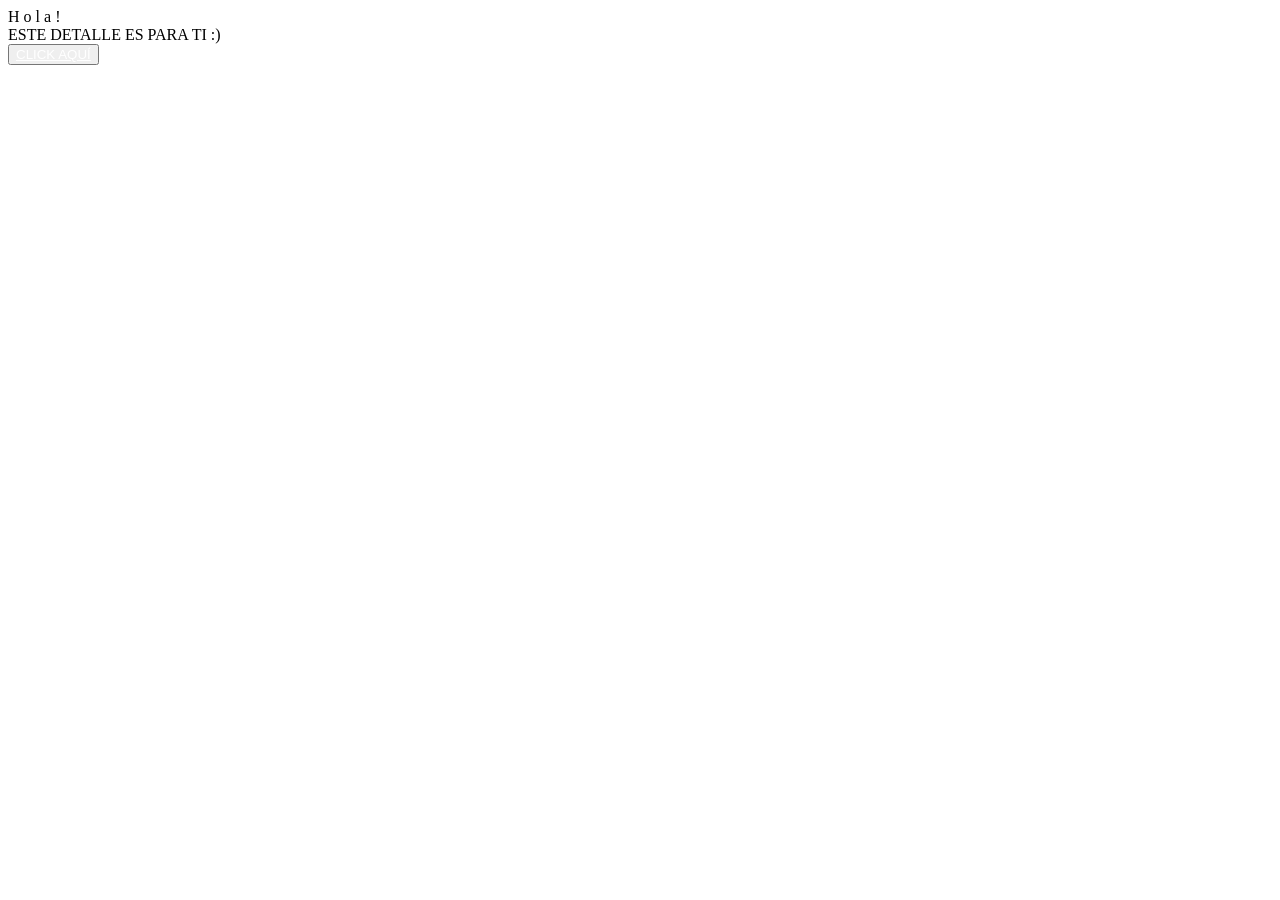
==== index.html @ 09f0734f "Agrega proyecto original de flores amarillas Co-Authored-By: Claude Opus 5.5 <noreply@anthropic.com>" ====
<!DOCTYPE html>
<html lang="es">

<head>
    <meta charset="UTF-8">
    <meta http-equiv="X-UA-Compatible" content="IE=edge">
    <meta name="viewport" content="width=device-width, initial-scale=1.0">
    <link rel="stylesheet" href="css/style.css">
    <link rel="icon" href="img/flowers.png" type="image/x-icon">
    <title>Flowers</title>
</head>

<body>
    <div class="greetings">
        <span>H</span>
        <span>o</span>
        <span>l</span>
        <span>a</span>
        <span>!</span>
    </div>
    <div class="description">
        <span>ESTE DETALLE ES PARA TI :)</span>
    </div>
    <div class="button">
        <button class="botones">
            <a href="flower.html" style="color: #fff;">CLICK AQUÍ</a>
        </button>
    </div>

</body>

</html>
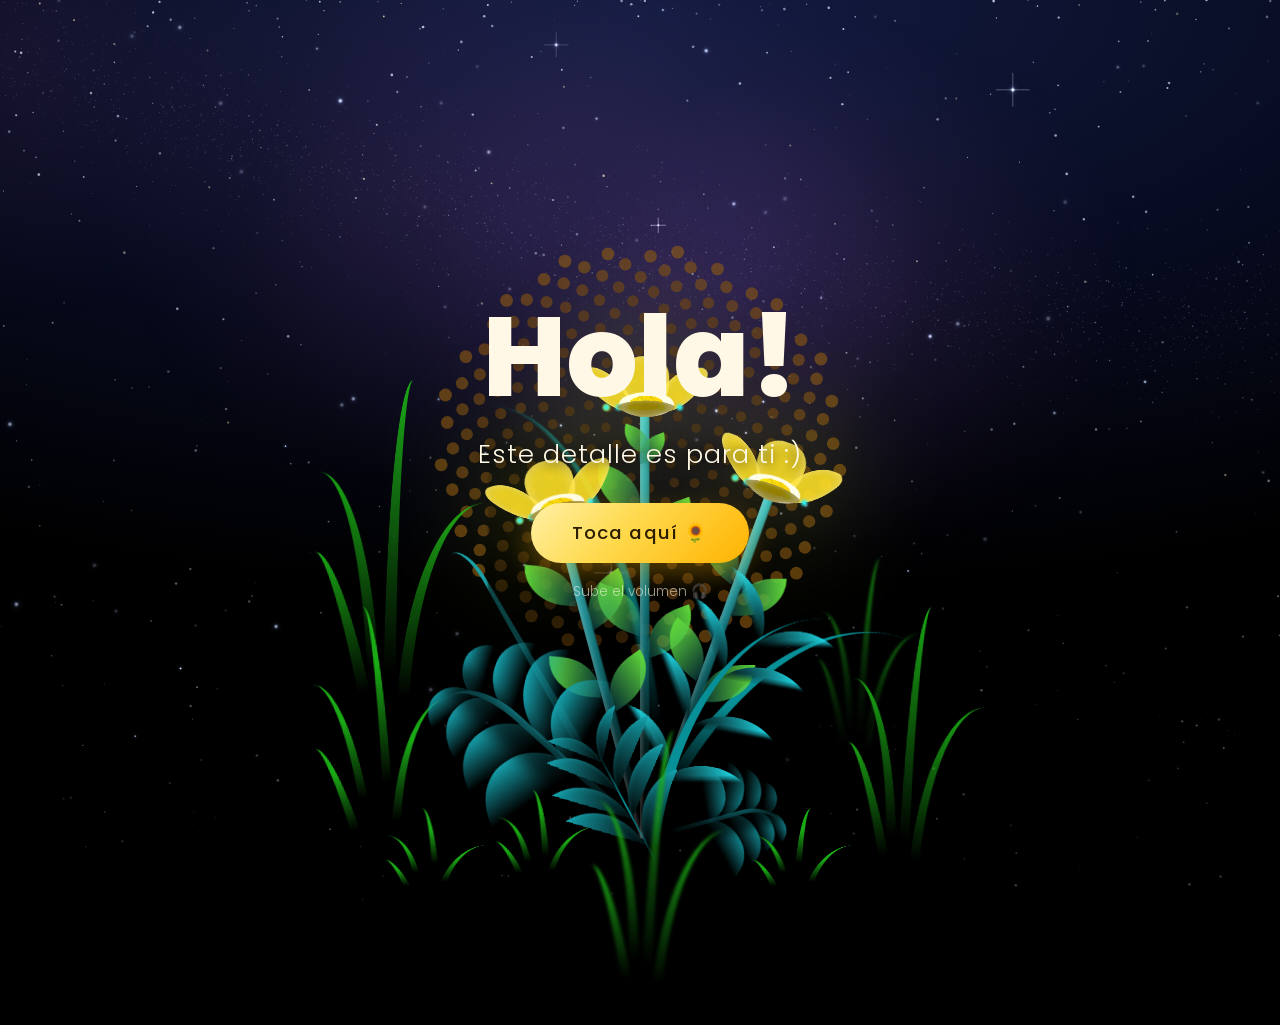
==== commit 6ab358b4: "Fondo algorítmico, experiencia en una sola página y diseño responsive - index.html une la intro y la" ====
--- a/index.html
+++ b/index.html
@@ -1,32 +1,367 @@
 <!DOCTYPE html>
 <html lang="es">
-
-<head>
-    <meta charset="UTF-8">
-    <meta http-equiv="X-UA-Compatible" content="IE=edge">
-    <meta name="viewport" content="width=device-width, initial-scale=1.0">
-    <link rel="stylesheet" href="css/style.css">
-    <link rel="icon" href="img/flowers.png" type="image/x-icon">
-    <title>Flowers</title>
-</head>
-
-<body>
-    <div class="greetings">
-        <span>H</span>
-        <span>o</span>
-        <span>l</span>
-        <span>a</span>
-        <span>!</span>
+  <head>
+    <meta charset="UTF-8" />
+    <meta name="viewport" content="width=device-width, initial-scale=1.0, viewport-fit=cover" />
+    <meta name="theme-color" content="#04060f" />
+    <title>Flores amarillas para ti 🌻</title>
+    <meta name="description" content="Un pequeño detalle hecho con cariño: flores amarillas, luciérnagas y un cielo lleno de estrellas." />
+    <meta property="og:type" content="website" />
+    <meta property="og:title" content="Tengo algo para ti 🌻" />
+    <meta property="og:description" content="Ábrelo con el volumen encendido 💛" />
+    <meta property="og:image" content="https://rickyvels.github.io/yelow_flowers/img/preview.jpg" />
+    <meta name="twitter:card" content="summary_large_image" />
+    <link rel="icon" href="img/flowers.png" type="image/png" />
+    <link rel="apple-touch-icon" href="img/flowers.png" />
+    <link rel="preconnect" href="https://fonts.googleapis.com" />
+    <link rel="preconnect" href="https://fonts.gstatic.com" crossorigin />
+    <link
+      rel="stylesheet"
+      href="https://fonts.googleapis.com/css2?family=Dancing+Script:wght@600;700&family=Poppins:wght@300;500;800&display=swap"
+    />
+    <link rel="stylesheet" href="css/main.css" />
+    <link rel="stylesheet" href="css/style.css" />
+  </head>
+  <body class="esperando">
+    <!-- Fondo algorítmico: estrellas, vía láctea, luciérnagas, estrellas fugaces y pétalos -->
+    <canvas id="cielo" aria-hidden="true"></canvas>
+    <audio src="sound/flowers.mp3" preload="auto"></audio>
+
+    <section class="intro" id="intro">
+      <h1 class="greetings" id="saludo">Hola!</h1>
+      <p class="description" id="dedicatoria">Este detalle es para ti :)</p>
+      <button class="botones" id="abrir" type="button">Toca aquí 🌻</button>
+      <p class="consejo">Sube el volumen 🎧</p>
+    </section>
+
+    <p class="titulo" id="mensaje"></p>
+    <div id="lyrics"></div>
+    <p class="corazon-texto" id="corazonTexto"></p>
+    <p class="pista" id="pista">✨ Toca el cielo ✨</p>
+
+    <button class="musica" id="musica" type="button" aria-label="Silenciar música" aria-pressed="false">
+      <svg viewBox="0 0 24 24" aria-hidden="true">
+        <path d="M9 18V5l11-2v13" />
+        <circle cx="6" cy="18" r="3" />
+        <circle cx="17" cy="16" r="3" />
+        <line class="tachado" x1="3" y1="3" x2="21" y2="21" />
+      </svg>
+    </button>
+    <button class="repetir" id="repetir" type="button">↺ Ver otra vez</button>
+
+    <div class="flowers">
+      <div class="flower flower--1">
+        <div class="flower__leafs flower__leafs--1">
+          <div class="flower__leaf flower__leaf--1"></div>
+          <div class="flower__leaf flower__leaf--2"></div>
+          <div class="flower__leaf flower__leaf--3"></div>
+          <div class="flower__leaf flower__leaf--4"></div>
+          <div class="flower__white-circle"></div>
+
+          <div class="flower__light flower__light--1"></div>
+          <div class="flower__light flower__light--2"></div>
+          <div class="flower__light flower__light--3"></div>
+          <div class="flower__light flower__light--4"></div>
+          <div class="flower__light flower__light--5"></div>
+          <div class="flower__light flower__light--6"></div>
+          <div class="flower__light flower__light--7"></div>
+          <div class="flower__light flower__light--8"></div>
+        </div>
+        <div class="flower__line">
+          <div class="flower__line__leaf flower__line__leaf--1"></div>
+          <div class="flower__line__leaf flower__line__leaf--2"></div>
+          <div class="flower__line__leaf flower__line__leaf--3"></div>
+          <div class="flower__line__leaf flower__line__leaf--4"></div>
+          <div class="flower__line__leaf flower__line__leaf--5"></div>
+          <div class="flower__line__leaf flower__line__leaf--6"></div>
+        </div>
+      </div>
+
+      <div class="flower flower--2">
+        <div class="flower__leafs flower__leafs--2">
+          <div class="flower__leaf flower__leaf--1"></div>
+          <div class="flower__leaf flower__leaf--2"></div>
+          <div class="flower__leaf flower__leaf--3"></div>
+          <div class="flower__leaf flower__leaf--4"></div>
+          <div class="flower__white-circle"></div>
+
+          <div class="flower__light flower__light--1"></div>
+          <div class="flower__light flower__light--2"></div>
+          <div class="flower__light flower__light--3"></div>
+          <div class="flower__light flower__light--4"></div>
+          <div class="flower__light flower__light--5"></div>
+          <div class="flower__light flower__light--6"></div>
+          <div class="flower__light flower__light--7"></div>
+          <div class="flower__light flower__light--8"></div>
+        </div>
+        <div class="flower__line">
+          <div class="flower__line__leaf flower__line__leaf--1"></div>
+          <div class="flower__line__leaf flower__line__leaf--2"></div>
+          <div class="flower__line__leaf flower__line__leaf--3"></div>
+          <div class="flower__line__leaf flower__line__leaf--4"></div>
+        </div>
+      </div>
+
+      <div class="flower flower--3">
+        <div class="flower__leafs flower__leafs--3">
+          <div class="flower__leaf flower__leaf--1"></div>
+          <div class="flower__leaf flower__leaf--2"></div>
+          <div class="flower__leaf flower__leaf--3"></div>
+          <div class="flower__leaf flower__leaf--4"></div>
+          <div class="flower__white-circle"></div>
+
+          <div class="flower__light flower__light--1"></div>
+          <div class="flower__light flower__light--2"></div>
+          <div class="flower__light flower__light--3"></div>
+          <div class="flower__light flower__light--4"></div>
+          <div class="flower__light flower__light--5"></div>
+          <div class="flower__light flower__light--6"></div>
+          <div class="flower__light flower__light--7"></div>
+          <div class="flower__light flower__light--8"></div>
+        </div>
+        <div class="flower__line">
+          <div class="flower__line__leaf flower__line__leaf--1"></div>
+          <div class="flower__line__leaf flower__line__leaf--2"></div>
+          <div class="flower__line__leaf flower__line__leaf--3"></div>
+          <div class="flower__line__leaf flower__line__leaf--4"></div>
+        </div>
+      </div>
+
+      <div class="grow-ans" style="--d: 1.2s">
+        <div class="flower__g-long">
+          <div class="flower__g-long__top"></div>
+          <div class="flower__g-long__bottom"></div>
+        </div>
+      </div>
+
+      <div class="growing-grass">
+        <div class="flower__grass flower__grass--1">
+          <div class="flower__grass--top"></div>
+          <div class="flower__grass--bottom"></div>
+          <div class="flower__grass__leaf flower__grass__leaf--1"></div>
+          <div class="flower__grass__leaf flower__grass__leaf--2"></div>
+          <div class="flower__grass__leaf flower__grass__leaf--3"></div>
+          <div class="flower__grass__leaf flower__grass__leaf--4"></div>
+          <div class="flower__grass__leaf flower__grass__leaf--5"></div>
+          <div class="flower__grass__leaf flower__grass__leaf--6"></div>
+          <div class="flower__grass__leaf flower__grass__leaf--7"></div>
+          <div class="flower__grass__leaf flower__grass__leaf--8"></div>
+          <div class="flower__grass__overlay"></div>
+        </div>
+      </div>
+
+      <div class="growing-grass">
+        <div class="flower__grass flower__grass--2">
+          <div class="flower__grass--top"></div>
+          <div class="flower__grass--bottom"></div>
+          <div class="flower__grass__leaf flower__grass__leaf--1"></div>
+          <div class="flower__grass__leaf flower__grass__leaf--2"></div>
+          <div class="flower__grass__leaf flower__grass__leaf--3"></div>
+          <div class="flower__grass__leaf flower__grass__leaf--4"></div>
+          <div class="flower__grass__leaf flower__grass__leaf--5"></div>
+          <div class="flower__grass__leaf flower__grass__leaf--6"></div>
+          <div class="flower__grass__leaf flower__grass__leaf--7"></div>
+          <div class="flower__grass__leaf flower__grass__leaf--8"></div>
+          <div class="flower__grass__overlay"></div>
+        </div>
+      </div>
+
+      <div class="grow-ans" style="--d: 2.4s">
+        <div class="flower__g-right flower__g-right--1">
+          <div class="leaf"></div>
+        </div>
+      </div>
+
+      <div class="grow-ans" style="--d: 2.8s">
+        <div class="flower__g-right flower__g-right--2">
+          <div class="leaf"></div>
+        </div>
+      </div>
+
+      <div class="grow-ans" style="--d: 2.8s">
+        <div class="flower__g-front">
+          <div
+            class="flower__g-front__leaf-wrapper flower__g-front__leaf-wrapper--1"
+          >
+            <div class="flower__g-front__leaf"></div>
+          </div>
+          <div
+            class="flower__g-front__leaf-wrapper flower__g-front__leaf-wrapper--2"
+          >
+            <div class="flower__g-front__leaf"></div>
+          </div>
+          <div
+            class="flower__g-front__leaf-wrapper flower__g-front__leaf-wrapper--3"
+          >
+            <div class="flower__g-front__leaf"></div>
+          </div>
+          <div
+            class="flower__g-front__leaf-wrapper flower__g-front__leaf-wrapper--4"
+          >
+            <div class="flower__g-front__leaf"></div>
+          </div>
+          <div
+            class="flower__g-front__leaf-wrapper flower__g-front__leaf-wrapper--5"
+          >
+            <div class="flower__g-front__leaf"></div>
+          </div>
+          <div
+            class="flower__g-front__leaf-wrapper flower__g-front__leaf-wrapper--6"
+          >
+            <div class="flower__g-front__leaf"></div>
+          </div>
+          <div
+            class="flower__g-front__leaf-wrapper flower__g-front__leaf-wrapper--7"
+          >
+            <div class="flower__g-front__leaf"></div>
+          </div>
+          <div
+            class="flower__g-front__leaf-wrapper flower__g-front__leaf-wrapper--8"
+          >
+            <div class="flower__g-front__leaf"></div>
+          </div>
+          <div class="flower__g-front__line"></div>
+        </div>
+      </div>
+
+      <div class="grow-ans" style="--d: 3.2s">
+        <div class="flower__g-fr">
+          <div class="leaf"></div>
+          <div class="flower__g-fr__leaf flower__g-fr__leaf--1"></div>
+          <div class="flower__g-fr__leaf flower__g-fr__leaf--2"></div>
+          <div class="flower__g-fr__leaf flower__g-fr__leaf--3"></div>
+          <div class="flower__g-fr__leaf flower__g-fr__leaf--4"></div>
+          <div class="flower__g-fr__leaf flower__g-fr__leaf--5"></div>
+          <div class="flower__g-fr__leaf flower__g-fr__leaf--6"></div>
+          <div class="flower__g-fr__leaf flower__g-fr__leaf--7"></div>
+          <div class="flower__g-fr__leaf flower__g-fr__leaf--8"></div>
+        </div>
+      </div>
+
+      <div class="long-g long-g--0">
+        <div class="grow-ans" style="--d: 3s">
+          <div class="leaf leaf--0"></div>
+        </div>
+        <div class="grow-ans" style="--d: 2.2s">
+          <div class="leaf leaf--1"></div>
+        </div>
+        <div class="grow-ans" style="--d: 3.4s">
+          <div class="leaf leaf--2"></div>
+        </div>
+        <div class="grow-ans" style="--d: 3.6s">
+          <div class="leaf leaf--3"></div>
+        </div>
+      </div>
+
+      <div class="long-g long-g--1">
+        <div class="grow-ans" style="--d: 3.6s">
+          <div class="leaf leaf--0"></div>
+        </div>
+        <div class="grow-ans" style="--d: 3.8s">
+          <div class="leaf leaf--1"></div>
+        </div>
+        <div class="grow-ans" style="--d: 4s">
+          <div class="leaf leaf--2"></div>
+        </div>
+        <div class="grow-ans" style="--d: 4.2s">
+          <div class="leaf leaf--3"></div>
+        </div>
+      </div>
+
+      <div class="long-g long-g--2">
+        <div class="grow-ans" style="--d: 4s">
+          <div class="leaf leaf--0"></div>
+        </div>
+        <div class="grow-ans" style="--d: 4.2s">
+          <div class="leaf leaf--1"></div>
+        </div>
+        <div class="grow-ans" style="--d: 4.4s">
+          <div class="leaf leaf--2"></div>
+        </div>
+        <div class="grow-ans" style="--d: 4.6s">
+          <div class="leaf leaf--3"></div>
+        </div>
+      </div>
+
+      <div class="long-g long-g--3">
+        <div class="grow-ans" style="--d: 4s">
+          <div class="leaf leaf--0"></div>
+        </div>
+        <div class="grow-ans" style="--d: 4.2s">
+          <div class="leaf leaf--1"></div>
+        </div>
+        <div class="grow-ans" style="--d: 3s">
+          <div class="leaf leaf--2"></div>
+        </div>
+        <div class="grow-ans" style="--d: 3.6s">
+          <div class="leaf leaf--3"></div>
+        </div>
+      </div>
+
+      <div class="long-g long-g--4">
+        <div class="grow-ans" style="--d: 4s">
+          <div class="leaf leaf--0"></div>
+        </div>
+        <div class="grow-ans" style="--d: 4.2s">
+          <div class="leaf leaf--1"></div>
+        </div>
+        <div class="grow-ans" style="--d: 3s">
+          <div class="leaf leaf--2"></div>
+        </div>
+        <div class="grow-ans" style="--d: 3.6s">
+          <div class="leaf leaf--3"></div>
+        </div>
+      </div>
+
+      <div class="long-g long-g--5">
+        <div class="grow-ans" style="--d: 4s">
+          <div class="leaf leaf--0"></div>
+        </div>
+        <div class="grow-ans" style="--d: 4.2s">
+          <div class="leaf leaf--1"></div>
+        </div>
+        <div class="grow-ans" style="--d: 3s">
+          <div class="leaf leaf--2"></div>
+        </div>
+        <div class="grow-ans" style="--d: 3.6s">
+          <div class="leaf leaf--3"></div>
+        </div>
+      </div>
+
+      <div class="long-g long-g--6">
+        <div class="grow-ans" style="--d: 4.2s">
+          <div class="leaf leaf--0"></div>
+        </div>
+        <div class="grow-ans" style="--d: 4.4s">
+          <div class="leaf leaf--1"></div>
+        </div>
+        <div class="grow-ans" style="--d: 4.6s">
+          <div class="leaf leaf--2"></div>
+        </div>
+        <div class="grow-ans" style="--d: 4.8s">
+          <div class="leaf leaf--3"></div>
+        </div>
+      </div>
+
+      <div class="long-g long-g--7">
+        <div class="grow-ans" style="--d: 3s">
+          <div class="leaf leaf--0"></div>
+        </div>
+        <div class="grow-ans" style="--d: 3.2s">
+          <div class="leaf leaf--1"></div>
+        </div>
+        <div class="grow-ans" style="--d: 3.5s">
+          <div class="leaf leaf--2"></div>
+        </div>
+        <div class="grow-ans" style="--d: 3.6s">
+          <div class="leaf leaf--3"></div>
+        </div>
+      </div>
     </div>
-    <div class="description">
-        <span>ESTE DETALLE ES PARA TI :)</span>
-    </div>
-    <div class="button">
-        <button class="botones">
-            <a href="flower.html" style="color: #fff;">CLICK AQUÍ</a>
-        </button>
-    </div>
-
-</body>
-
+
+    <script src="config.js"></script>
+    <script src="fondo.js"></script>
+    <script src="anim.js"></script>
+    <script src="main.js"></script>
+  </body>
 </html>
--- a/css/main.css
+++ b/css/main.css
@@ -0,0 +1,1564 @@
+*,
+*::after,
+*::before {
+  padding: 0;
+  margin: 0;
+  box-sizing: border-box;
+}
+
+:root {
+  --dark-color: #000;
+}
+
+html {
+  height: 100%;
+  background-color: var(--dark-color);
+}
+
+body {
+  display: flex;
+  align-items: flex-end;
+  justify-content: center;
+  height: 100vh;
+  height: 100dvh;
+  /* Cielo nocturno; las estrellas y luciérnagas se dibujan encima en el canvas (fondo.js) */
+  background: radial-gradient(
+    ellipse 130% 75% at 50% 0%,
+    #141c42 0%,
+    #080c22 45%,
+    var(--dark-color) 88%
+  );
+  overflow: hidden;
+  perspective: 1000px;
+  -webkit-tap-highlight-color: transparent;
+}
+
+#cielo {
+  position: fixed;
+  inset: 0;
+  width: 100%;
+  height: 100%;
+  touch-action: manipulation;
+}
+
+/* Las flores se escalan según la forma de la pantalla para que siempre
+   dejen cielo libre arriba (para el mensaje y el corazón de luciérnagas) */
+.flowers {
+  --escala-flores: 0.68;
+  position: relative;
+  transform: scale(var(--escala-flores));
+}
+
+@media (max-aspect-ratio: 1/1) {
+  .flowers {
+    --escala-flores: 0.7;
+  }
+}
+
+@media (max-aspect-ratio: 3/4) {
+  .flowers {
+    --escala-flores: 0.8;
+    margin-bottom: 4vh;
+  }
+}
+
+@media (max-aspect-ratio: 2/3) {
+  .flowers {
+    --escala-flores: 0.92;
+  }
+}
+
+@media (max-aspect-ratio: 9/16) {
+  .flowers {
+    --escala-flores: 1.05;
+  }
+}
+
+.flower {
+  position: absolute;
+  bottom: 10vmin;
+  transform-origin: bottom center;
+  z-index: 10;
+  --fl-speed: 0.8s;
+}
+.flower--1 {
+  -webkit-animation: moving-flower-1 4s linear infinite;
+  animation: moving-flower-1 4s linear infinite;
+}
+.flower--1 .flower__line {
+  height: 70vmin;
+  -webkit-animation-delay: 0.3s;
+  animation-delay: 0.3s;
+}
+.flower--1 .flower__line__leaf--1 {
+  -webkit-animation: blooming-leaf-right var(--fl-speed) 1.6s backwards;
+  animation: blooming-leaf-right var(--fl-speed) 1.6s backwards;
+}
+.flower--1 .flower__line__leaf--2 {
+  -webkit-animation: blooming-leaf-right var(--fl-speed) 1.4s backwards;
+  animation: blooming-leaf-right var(--fl-speed) 1.4s backwards;
+}
+.flower--1 .flower__line__leaf--3 {
+  -webkit-animation: blooming-leaf-left var(--fl-speed) 1.2s backwards;
+  animation: blooming-leaf-left var(--fl-speed) 1.2s backwards;
+}
+.flower--1 .flower__line__leaf--4 {
+  -webkit-animation: blooming-leaf-left var(--fl-speed) 1s backwards;
+  animation: blooming-leaf-left var(--fl-speed) 1s backwards;
+}
+.flower--1 .flower__line__leaf--5 {
+  -webkit-animation: blooming-leaf-right var(--fl-speed) 1.8s backwards;
+  animation: blooming-leaf-right var(--fl-speed) 1.8s backwards;
+}
+.flower--1 .flower__line__leaf--6 {
+  -webkit-animation: blooming-leaf-left var(--fl-speed) 2s backwards;
+  animation: blooming-leaf-left var(--fl-speed) 2s backwards;
+}
+.flower--2 {
+  left: 50%;
+  transform: rotate(20deg);
+  -webkit-animation: moving-flower-2 4s linear infinite;
+  animation: moving-flower-2 4s linear infinite;
+}
+.flower--2 .flower__line {
+  height: 60vmin;
+  -webkit-animation-delay: 0.6s;
+  animation-delay: 0.6s;
+}
+.flower--2 .flower__line__leaf--1 {
+  -webkit-animation: blooming-leaf-right var(--fl-speed) 1.9s backwards;
+  animation: blooming-leaf-right var(--fl-speed) 1.9s backwards;
+}
+.flower--2 .flower__line__leaf--2 {
+  -webkit-animation: blooming-leaf-right var(--fl-speed) 1.7s backwards;
+  animation: blooming-leaf-right var(--fl-speed) 1.7s backwards;
+}
+.flower--2 .flower__line__leaf--3 {
+  -webkit-animation: blooming-leaf-left var(--fl-speed) 1.5s backwards;
+  animation: blooming-leaf-left var(--fl-speed) 1.5s backwards;
+}
+.flower--2 .flower__line__leaf--4 {
+  -webkit-animation: blooming-leaf-left var(--fl-speed) 1.3s backwards;
+  animation: blooming-leaf-left var(--fl-speed) 1.3s backwards;
+}
+.flower--3 {
+  left: 50%;
+  transform: rotate(-15deg);
+  -webkit-animation: moving-flower-3 4s linear infinite;
+  animation: moving-flower-3 4s linear infinite;
+}
+.flower--3 .flower__line {
+  -webkit-animation-delay: 0.9s;
+  animation-delay: 0.9s;
+}
+.flower--3 .flower__line__leaf--1 {
+  -webkit-animation: blooming-leaf-right var(--fl-speed) 2.5s backwards;
+  animation: blooming-leaf-right var(--fl-speed) 2.5s backwards;
+}
+.flower--3 .flower__line__leaf--2 {
+  -webkit-animation: blooming-leaf-right var(--fl-speed) 2.3s backwards;
+  animation: blooming-leaf-right var(--fl-speed) 2.3s backwards;
+}
+.flower--3 .flower__line__leaf--3 {
+  -webkit-animation: blooming-leaf-left var(--fl-speed) 2.1s backwards;
+  animation: blooming-leaf-left var(--fl-speed) 2.1s backwards;
+}
+.flower--3 .flower__line__leaf--4 {
+  -webkit-animation: blooming-leaf-left var(--fl-speed) 1.9s backwards;
+  animation: blooming-leaf-left var(--fl-speed) 1.9s backwards;
+}
+.flower__leafs {
+  position: relative;
+  -webkit-animation: blooming-flower 2s backwards;
+  animation: blooming-flower 2s backwards;
+}
+.flower__leafs--1 {
+  -webkit-animation-delay: 1.1s;
+  animation-delay: 1.1s;
+}
+.flower__leafs--2 {
+  -webkit-animation-delay: 1.4s;
+  animation-delay: 1.4s;
+}
+.flower__leafs--3 {
+  -webkit-animation-delay: 1.7s;
+  animation-delay: 1.7s;
+}
+.flower__leafs::after {
+  content: "";
+  position: absolute;
+  left: 0;
+  top: 0;
+  transform: translate(-50%, -100%);
+  width: 8vmin;
+  height: 8vmin;
+  background-color: #f9fd25;
+  /* background-color: #fd2525; */
+  filter: blur(10vmin);
+}
+.flower__leaf {
+  position: absolute;
+  bottom: 0;
+  left: 50%;
+  width: 8vmin;
+  height: 11vmin;
+  border-radius: 51% 49% 47% 53%/44% 45% 55% 69%;
+  background-color: #253bfd;
+  background-color: #fddd25;
+  transform-origin: bottom center;
+  opacity: 0.9;
+  box-shadow: inset 0 0 2vmin rgba(255, 255, 255, 0.5);
+}
+.flower__leaf--1 {
+  transform: translate(-10%, 1%) rotateY(40deg) rotateX(-50deg);
+}
+.flower__leaf--2 {
+  transform: translate(-50%, -4%) rotateX(40deg);
+}
+.flower__leaf--3 {
+  transform: translate(-90%, 0%) rotateY(45deg) rotateX(50deg);
+}
+.flower__leaf--4 {
+  width: 8vmin;
+  height: 8vmin;
+  transform-origin: bottom left;
+  border-radius: 4vmin 10vmin 4vmin 4vmin;
+  transform: translate(0%, 18%) rotateX(70deg) rotate(-43deg);
+  background-color: #7c6901;
+  z-index: 1;
+  opacity: 0.8;
+}
+.flower__white-circle {
+  position: absolute;
+  left: -3.5vmin;
+  top: -3vmin;
+  width: 9vmin;
+  height: 4vmin;
+  border-radius: 50%;
+  background-color: #fff;
+}
+.flower__white-circle::after {
+  content: "";
+  position: absolute;
+  left: 50%;
+  top: 45%;
+  transform: translate(-50%, -50%);
+  width: 60%;
+  height: 60%;
+  border-radius: inherit;
+  background-image: repeating-linear-gradient(
+      135deg,
+      rgba(0, 0, 0, 0.03) 0px,
+      rgba(0, 0, 0, 0.03) 1px,
+      transparent 1px,
+      transparent 12px
+    ),
+    repeating-linear-gradient(
+      45deg,
+      rgba(0, 0, 0, 0.03) 0px,
+      rgba(0, 0, 0, 0.03) 1px,
+      transparent 1px,
+      transparent 12px
+    ),
+    repeating-linear-gradient(
+      67.5deg,
+      rgba(0, 0, 0, 0.03) 0px,
+      rgba(0, 0, 0, 0.03) 1px,
+      transparent 1px,
+      transparent 12px
+    ),
+    repeating-linear-gradient(
+      135deg,
+      rgba(0, 0, 0, 0.03) 0px,
+      rgba(0, 0, 0, 0.03) 1px,
+      transparent 1px,
+      transparent 12px
+    ),
+    repeating-linear-gradient(
+      45deg,
+      rgba(0, 0, 0, 0.03) 0px,
+      rgba(0, 0, 0, 0.03) 1px,
+      transparent 1px,
+      transparent 12px
+    ),
+    repeating-linear-gradient(
+      112.5deg,
+      rgba(0, 0, 0, 0.03) 0px,
+      rgba(0, 0, 0, 0.03) 1px,
+      transparent 1px,
+      transparent 12px
+    ),
+    repeating-linear-gradient(
+      112.5deg,
+      rgba(0, 0, 0, 0.03) 0px,
+      rgba(0, 0, 0, 0.03) 1px,
+      transparent 1px,
+      transparent 12px
+    ),
+    repeating-linear-gradient(
+      45deg,
+      rgba(0, 0, 0, 0.03) 0px,
+      rgba(0, 0, 0, 0.03) 1px,
+      transparent 1px,
+      transparent 12px
+    ),
+    repeating-linear-gradient(
+      22.5deg,
+      rgba(0, 0, 0, 0.03) 0px,
+      rgba(0, 0, 0, 0.03) 1px,
+      transparent 1px,
+      transparent 12px
+    ),
+    repeating-linear-gradient(
+      45deg,
+      rgba(0, 0, 0, 0.03) 0px,
+      rgba(0, 0, 0, 0.03) 1px,
+      transparent 1px,
+      transparent 12px
+    ),
+    repeating-linear-gradient(
+      22.5deg,
+      rgba(0, 0, 0, 0.03) 0px,
+      rgba(0, 0, 0, 0.03) 1px,
+      transparent 1px,
+      transparent 12px
+    ),
+    repeating-linear-gradient(
+      135deg,
+      rgba(0, 0, 0, 0.03) 0px,
+      rgba(0, 0, 0, 0.03) 1px,
+      transparent 1px,
+      transparent 12px
+    ),
+    repeating-linear-gradient(
+      157.5deg,
+      rgba(0, 0, 0, 0.03) 0px,
+      rgba(0, 0, 0, 0.03) 1px,
+      transparent 1px,
+      transparent 12px
+    ),
+    repeating-linear-gradient(
+      67.5deg,
+      rgba(0, 0, 0, 0.03) 0px,
+      rgba(0, 0, 0, 0.03) 1px,
+      transparent 1px,
+      transparent 12px
+    ),
+    repeating-linear-gradient(
+      67.5deg,
+      rgba(0, 0, 0, 0.03) 0px,
+      rgba(0, 0, 0, 0.03) 1px,
+      transparent 1px,
+      transparent 12px
+    ),
+    linear-gradient(90deg, rgb(255, 235, 18), rgb(255, 206, 0));
+}
+.flower__line {
+  height: 55vmin;
+  width: 1.5vmin;
+  background-image: linear-gradient(
+      to left,
+      rgba(0, 0, 0, 0.2),
+      transparent,
+      rgba(255, 255, 255, 0.2)
+    ),
+    linear-gradient(to top, transparent 10%, #14757a, #39c6d6);
+  box-shadow: inset 0 0 2px rgba(0, 0, 0, 0.5);
+  -webkit-animation: grow-flower-tree 4s backwards;
+  animation: grow-flower-tree 4s backwards;
+}
+.flower__line__leaf {
+  --w: 7vmin;
+  --h: calc(var(--w) + 2vmin);
+  position: absolute;
+  top: 20%;
+  left: 90%;
+  width: var(--w);
+  height: var(--h);
+  border-top-right-radius: var(--h);
+  border-bottom-left-radius: var(--h);
+  background-image: linear-gradient(to top, rgba(20, 117, 122, 0.4), #5ed639);
+}
+.flower__line__leaf--1 {
+  transform: rotate(70deg) rotateY(30deg);
+}
+.flower__line__leaf--2 {
+  top: 45%;
+  transform: rotate(70deg) rotateY(30deg);
+}
+.flower__line__leaf--3,
+.flower__line__leaf--4,
+.flower__line__leaf--6 {
+  border-top-right-radius: 0;
+  border-bottom-left-radius: 0;
+  border-top-left-radius: var(--h);
+  border-bottom-right-radius: var(--h);
+  left: -460%;
+  top: 12%;
+  transform: rotate(-70deg) rotateY(30deg);
+}
+.flower__line__leaf--4 {
+  top: 40%;
+}
+.flower__line__leaf--5 {
+  top: 0;
+  transform-origin: left;
+  transform: rotate(70deg) rotateY(30deg) scale(0.6);
+}
+.flower__line__leaf--6 {
+  top: -2%;
+  left: -450%;
+  transform-origin: right;
+  transform: rotate(-70deg) rotateY(30deg) scale(0.6);
+}
+.flower__light {
+  position: absolute;
+  bottom: 0vmin;
+  width: 1vmin;
+  height: 1vmin;
+  background-color: rgb(255, 251, 0);
+  border-radius: 50%;
+  filter: blur(0.2vmin);
+  -webkit-animation: light-ans 4s linear infinite backwards;
+  animation: light-ans 4s linear infinite backwards;
+}
+.flower__light:nth-child(odd) {
+  background-color: #23f0ff;
+}
+.flower__light--1 {
+  left: -2vmin;
+  -webkit-animation-delay: 1s;
+  animation-delay: 1s;
+}
+.flower__light--2 {
+  left: 3vmin;
+  -webkit-animation-delay: 0.5s;
+  animation-delay: 0.5s;
+}
+.flower__light--3 {
+  left: -6vmin;
+  -webkit-animation-delay: 0.3s;
+  animation-delay: 0.3s;
+}
+.flower__light--4 {
+  left: 6vmin;
+  -webkit-animation-delay: 0.9s;
+  animation-delay: 0.9s;
+}
+.flower__light--5 {
+  left: -1vmin;
+  -webkit-animation-delay: 1.5s;
+  animation-delay: 1.5s;
+}
+.flower__light--6 {
+  left: -4vmin;
+  -webkit-animation-delay: 3s;
+  animation-delay: 3s;
+}
+.flower__light--7 {
+  left: 3vmin;
+  -webkit-animation-delay: 2s;
+  animation-delay: 2s;
+}
+.flower__light--8 {
+  left: -6vmin;
+  -webkit-animation-delay: 3.5s;
+  animation-delay: 3.5s;
+}
+.flower__grass {
+  --c: #159faa;
+  --line-w: 1.5vmin;
+  position: absolute;
+  bottom: 12vmin;
+  left: -7vmin;
+  display: flex;
+  flex-direction: column;
+  align-items: flex-end;
+  z-index: 20;
+  transform-origin: bottom center;
+  transform: rotate(-48deg) rotateY(40deg);
+}
+.flower__grass--1 {
+  -webkit-animation: moving-grass 2s linear infinite;
+  animation: moving-grass 2s linear infinite;
+}
+.flower__grass--2 {
+  left: 2vmin;
+  bottom: 10vmin;
+  transform: scale(0.5) rotate(75deg) rotateX(10deg) rotateY(-200deg);
+  opacity: 0.8;
+  z-index: 0;
+  -webkit-animation: moving-grass--2 1.5s linear infinite;
+  animation: moving-grass--2 1.5s linear infinite;
+}
+.flower__grass--top {
+  width: 7vmin;
+  height: 10vmin;
+  border-top-right-radius: 100%;
+  border-right: var(--line-w) solid var(--c);
+  transform-origin: bottom center;
+  transform: rotate(-2deg);
+}
+.flower__grass--bottom {
+  margin-top: -2px;
+  width: var(--line-w);
+  height: 25vmin;
+  background-image: linear-gradient(to top, transparent, var(--c));
+}
+.flower__grass__leaf {
+  --size: 10vmin;
+  position: absolute;
+  width: calc(var(--size) * 2.1);
+  height: var(--size);
+  border-top-left-radius: var(--size);
+  border-top-right-radius: var(--size);
+  background-image: linear-gradient(
+    to top,
+    transparent,
+    transparent 30%,
+    var(--c)
+  );
+  z-index: 100;
+}
+.flower__grass__leaf--1 {
+  top: -6%;
+  left: 30%;
+  --size: 6vmin;
+  transform: rotate(-20deg);
+  -webkit-animation: growing-grass-ans--1 2s 2.6s backwards;
+  animation: growing-grass-ans--1 2s 2.6s backwards;
+}
+@-webkit-keyframes growing-grass-ans--1 {
+  0% {
+    transform-origin: bottom left;
+    transform: rotate(-20deg) scale(0);
+  }
+}
+@keyframes growing-grass-ans--1 {
+  0% {
+    transform-origin: bottom left;
+    transform: rotate(-20deg) scale(0);
+  }
+}
+.flower__grass__leaf--2 {
+  top: -5%;
+  left: -110%;
+  --size: 6vmin;
+  transform: rotate(10deg);
+  -webkit-animation: growing-grass-ans--2 2s 2.4s linear backwards;
+  animation: growing-grass-ans--2 2s 2.4s linear backwards;
+}
+@-webkit-keyframes growing-grass-ans--2 {
+  0% {
+    transform-origin: bottom right;
+    transform: rotate(10deg) scale(0);
+  }
+}
+@keyframes growing-grass-ans--2 {
+  0% {
+    transform-origin: bottom right;
+    transform: rotate(10deg) scale(0);
+  }
+}
+.flower__grass__leaf--3 {
+  top: 5%;
+  left: 60%;
+  --size: 8vmin;
+  transform: rotate(-18deg) rotateX(-20deg);
+  -webkit-animation: growing-grass-ans--3 2s 2.2s linear backwards;
+  animation: growing-grass-ans--3 2s 2.2s linear backwards;
+}
+@-webkit-keyframes growing-grass-ans--3 {
+  0% {
+    transform-origin: bottom left;
+    transform: rotate(-18deg) rotateX(-20deg) scale(0);
+  }
+}
+@keyframes growing-grass-ans--3 {
+  0% {
+    transform-origin: bottom left;
+    transform: rotate(-18deg) rotateX(-20deg) scale(0);
+  }
+}
+.flower__grass__leaf--4 {
+  top: 6%;
+  left: -135%;
+  --size: 8vmin;
+  transform: rotate(2deg);
+  -webkit-animation: growing-grass-ans--4 2s 2s linear backwards;
+  animation: growing-grass-ans--4 2s 2s linear backwards;
+}
+@-webkit-keyframes growing-grass-ans--4 {
+  0% {
+    transform-origin: bottom right;
+    transform: rotate(2deg) scale(0);
+  }
+}
+@keyframes growing-grass-ans--4 {
+  0% {
+    transform-origin: bottom right;
+    transform: rotate(2deg) scale(0);
+  }
+}
+.flower__grass__leaf--5 {
+  top: 20%;
+  left: 60%;
+  --size: 10vmin;
+  transform: rotate(-24deg) rotateX(-20deg);
+  -webkit-animation: growing-grass-ans--5 2s 1.8s linear backwards;
+  animation: growing-grass-ans--5 2s 1.8s linear backwards;
+}
+@-webkit-keyframes growing-grass-ans--5 {
+  0% {
+    transform-origin: bottom left;
+    transform: rotate(-24deg) rotateX(-20deg) scale(0);
+  }
+}
+@keyframes growing-grass-ans--5 {
+  0% {
+    transform-origin: bottom left;
+    transform: rotate(-24deg) rotateX(-20deg) scale(0);
+  }
+}
+.flower__grass__leaf--6 {
+  top: 22%;
+  left: -180%;
+  --size: 10vmin;
+  transform: rotate(10deg);
+  -webkit-animation: growing-grass-ans--6 2s 1.6s linear backwards;
+  animation: growing-grass-ans--6 2s 1.6s linear backwards;
+}
+@-webkit-keyframes growing-grass-ans--6 {
+  0% {
+    transform-origin: bottom right;
+    transform: rotate(10deg) scale(0);
+  }
+}
+@keyframes growing-grass-ans--6 {
+  0% {
+    transform-origin: bottom right;
+    transform: rotate(10deg) scale(0);
+  }
+}
+.flower__grass__leaf--7 {
+  top: 39%;
+  left: 70%;
+  --size: 10vmin;
+  transform: rotate(-10deg);
+  -webkit-animation: growing-grass-ans--7 2s 1.4s linear backwards;
+  animation: growing-grass-ans--7 2s 1.4s linear backwards;
+}
+@-webkit-keyframes growing-grass-ans--7 {
+  0% {
+    transform-origin: bottom left;
+    transform: rotate(-10deg) scale(0);
+  }
+}
+@keyframes growing-grass-ans--7 {
+  0% {
+    transform-origin: bottom left;
+    transform: rotate(-10deg) scale(0);
+  }
+}
+.flower__grass__leaf--8 {
+  top: 40%;
+  left: -215%;
+  --size: 11vmin;
+  transform: rotate(10deg);
+  -webkit-animation: growing-grass-ans--8 2s 1.2s linear backwards;
+  animation: growing-grass-ans--8 2s 1.2s linear backwards;
+}
+@-webkit-keyframes growing-grass-ans--8 {
+  0% {
+    transform-origin: bottom right;
+    transform: rotate(10deg) scale(0);
+  }
+}
+@keyframes growing-grass-ans--8 {
+  0% {
+    transform-origin: bottom right;
+    transform: rotate(10deg) scale(0);
+  }
+}
+.flower__grass__overlay {
+  position: absolute;
+  top: -10%;
+  right: 0%;
+  width: 100%;
+  height: 100%;
+  background-color: rgba(0, 0, 0, 0.6);
+  filter: blur(1.5vmin);
+  z-index: 100;
+}
+.flower__g-long {
+  --w: 2vmin;
+  --h: 6vmin;
+  --c: #159faa;
+  position: absolute;
+  bottom: 10vmin;
+  left: -3vmin;
+  transform-origin: bottom center;
+  transform: rotate(-30deg) rotateY(-20deg);
+  display: flex;
+  flex-direction: column;
+  align-items: flex-end;
+  -webkit-animation: flower-g-long-ans 3s linear infinite;
+  animation: flower-g-long-ans 3s linear infinite;
+}
+@-webkit-keyframes flower-g-long-ans {
+  0%,
+  100% {
+    transform: rotate(-30deg) rotateY(-20deg);
+  }
+  50% {
+    transform: rotate(-32deg) rotateY(-20deg);
+  }
+}
+@keyframes flower-g-long-ans {
+  0%,
+  100% {
+    transform: rotate(-30deg) rotateY(-20deg);
+  }
+  50% {
+    transform: rotate(-32deg) rotateY(-20deg);
+  }
+}
+.flower__g-long__top {
+  top: calc(var(--h) * -1);
+  width: calc(var(--w) + 1vmin);
+  height: var(--h);
+  border-top-right-radius: 100%;
+  border-right: 0.7vmin solid var(--c);
+  transform: translate(-0.7vmin, 1vmin);
+}
+.flower__g-long__bottom {
+  width: var(--w);
+  height: 50vmin;
+  transform-origin: bottom center;
+  background-image: linear-gradient(to top, transparent 30%, var(--c));
+  box-shadow: inset 0 0 2px rgba(0, 0, 0, 0.5);
+  -webkit-clip-path: polygon(35% 0, 65% 1%, 100% 100%, 0% 100%);
+  clip-path: polygon(35% 0, 65% 1%, 100% 100%, 0% 100%);
+}
+.flower__g-right {
+  position: absolute;
+  bottom: 6vmin;
+  left: -2vmin;
+  transform-origin: bottom left;
+  transform: rotate(20deg);
+}
+.flower__g-right .leaf {
+  width: 30vmin;
+  height: 50vmin;
+  border-top-left-radius: 100%;
+  border-left: 2vmin solid #079097;
+  background-image: linear-gradient(
+    to bottom,
+    transparent,
+    var(--dark-color) 60%
+  );
+  -webkit-mask-image: linear-gradient(to top, transparent 30%, #079097 60%);
+}
+.flower__g-right--1 {
+  -webkit-animation: flower-g-right-ans 2.5s linear infinite;
+  animation: flower-g-right-ans 2.5s linear infinite;
+}
+.flower__g-right--2 {
+  left: 5vmin;
+  transform: rotateY(-180deg);
+  -webkit-animation: flower-g-right-ans--2 3s linear infinite;
+  animation: flower-g-right-ans--2 3s linear infinite;
+}
+.flower__g-right--2 .leaf {
+  height: 75vmin;
+  filter: blur(0.3vmin);
+  opacity: 0.8;
+}
+@-webkit-keyframes flower-g-right-ans {
+  0%,
+  100% {
+    transform: rotate(20deg);
+  }
+  50% {
+    transform: rotate(24deg) rotateX(-20deg);
+  }
+}
+@keyframes flower-g-right-ans {
+  0%,
+  100% {
+    transform: rotate(20deg);
+  }
+  50% {
+    transform: rotate(24deg) rotateX(-20deg);
+  }
+}
+@-webkit-keyframes flower-g-right-ans--2 {
+  0%,
+  100% {
+    transform: rotateY(-180deg) rotate(0deg) rotateX(-20deg);
+  }
+  50% {
+    transform: rotateY(-180deg) rotate(6deg) rotateX(-20deg);
+  }
+}
+@keyframes flower-g-right-ans--2 {
+  0%,
+  100% {
+    transform: rotateY(-180deg) rotate(0deg) rotateX(-20deg);
+  }
+  50% {
+    transform: rotateY(-180deg) rotate(6deg) rotateX(-20deg);
+  }
+}
+.flower__g-front {
+  position: absolute;
+  bottom: 6vmin;
+  left: 2.5vmin;
+  z-index: 100;
+  transform-origin: bottom center;
+  transform: rotate(-28deg) rotateY(30deg) scale(1.04);
+  -webkit-animation: flower__g-front-ans 2s linear infinite;
+  animation: flower__g-front-ans 2s linear infinite;
+}
+@-webkit-keyframes flower__g-front-ans {
+  0%,
+  100% {
+    transform: rotate(-28deg) rotateY(30deg) scale(1.04);
+  }
+  50% {
+    transform: rotate(-35deg) rotateY(40deg) scale(1.04);
+  }
+}
+@keyframes flower__g-front-ans {
+  0%,
+  100% {
+    transform: rotate(-28deg) rotateY(30deg) scale(1.04);
+  }
+  50% {
+    transform: rotate(-35deg) rotateY(40deg) scale(1.04);
+  }
+}
+.flower__g-front__line {
+  width: 0.3vmin;
+  height: 20vmin;
+  background-image: linear-gradient(
+    to top,
+    transparent,
+    #079097,
+    transparent 100%
+  );
+  position: relative;
+}
+.flower__g-front__leaf-wrapper {
+  position: absolute;
+  top: 0;
+  left: 0;
+  transform-origin: bottom left;
+  transform: rotate(10deg);
+}
+.flower__g-front__leaf-wrapper:nth-child(even) {
+  left: 0vmin;
+  transform: rotateY(-180deg) rotate(5deg);
+  -webkit-animation: flower__g-front__leaf-left-ans 1s ease-in backwards;
+  animation: flower__g-front__leaf-left-ans 1s ease-in backwards;
+}
+.flower__g-front__leaf-wrapper:nth-child(odd) {
+  -webkit-animation: flower__g-front__leaf-ans 1s ease-in backwards;
+  animation: flower__g-front__leaf-ans 1s ease-in backwards;
+}
+.flower__g-front__leaf-wrapper--1 {
+  top: -8vmin;
+  transform: scale(0.7);
+  -webkit-animation: flower__g-front__leaf-ans 1s 5.5s ease-in backwards !important;
+  animation: flower__g-front__leaf-ans 1s 5.5s ease-in backwards !important;
+}
+.flower__g-front__leaf-wrapper--2 {
+  top: -8vmin;
+  transform: rotateY(-180deg) scale(0.7) !important;
+  -webkit-animation: flower__g-front__leaf-left-ans-2 1s 4.6s ease-in backwards !important;
+  animation: flower__g-front__leaf-left-ans-2 1s 4.6s ease-in backwards !important;
+}
+.flower__g-front__leaf-wrapper--3 {
+  top: -3vmin;
+  -webkit-animation: flower__g-front__leaf-ans 1s 4.6s ease-in backwards;
+  animation: flower__g-front__leaf-ans 1s 4.6s ease-in backwards;
+}
+.flower__g-front__leaf-wrapper--4 {
+  top: -3vmin;
+  transform: rotateY(-180deg) scale(0.9) !important;
+  -webkit-animation: flower__g-front__leaf-left-ans-2 1s 4.6s ease-in backwards !important;
+  animation: flower__g-front__leaf-left-ans-2 1s 4.6s ease-in backwards !important;
+}
+@-webkit-keyframes flower__g-front__leaf-left-ans-2 {
+  0% {
+    transform: rotateY(-180deg) scale(0);
+  }
+}
+@keyframes flower__g-front__leaf-left-ans-2 {
+  0% {
+    transform: rotateY(-180deg) scale(0);
+  }
+}
+.flower__g-front__leaf-wrapper--5,
+.flower__g-front__leaf-wrapper--6 {
+  top: 2vmin;
+}
+.flower__g-front__leaf-wrapper--7,
+.flower__g-front__leaf-wrapper--8 {
+  top: 6.5vmin;
+}
+.flower__g-front__leaf-wrapper--2 {
+  -webkit-animation-delay: 5.2s !important;
+  animation-delay: 5.2s !important;
+}
+.flower__g-front__leaf-wrapper--3 {
+  -webkit-animation-delay: 4.9s !important;
+  animation-delay: 4.9s !important;
+}
+.flower__g-front__leaf-wrapper--5 {
+  -webkit-animation-delay: 4.3s !important;
+  animation-delay: 4.3s !important;
+}
+.flower__g-front__leaf-wrapper--6 {
+  -webkit-animation-delay: 4.1s !important;
+  animation-delay: 4.1s !important;
+}
+.flower__g-front__leaf-wrapper--7 {
+  -webkit-animation-delay: 3.8s !important;
+  animation-delay: 3.8s !important;
+}
+.flower__g-front__leaf-wrapper--8 {
+  -webkit-animation-delay: 3.5s !important;
+  animation-delay: 3.5s !important;
+}
+@-webkit-keyframes flower__g-front__leaf-ans {
+  0% {
+    transform: rotate(10deg) scale(0);
+  }
+}
+@keyframes flower__g-front__leaf-ans {
+  0% {
+    transform: rotate(10deg) scale(0);
+  }
+}
+@-webkit-keyframes flower__g-front__leaf-left-ans {
+  0% {
+    transform: rotateY(-180deg) rotate(5deg) scale(0);
+  }
+}
+@keyframes flower__g-front__leaf-left-ans {
+  0% {
+    transform: rotateY(-180deg) rotate(5deg) scale(0);
+  }
+}
+.flower__g-front__leaf {
+  width: 10vmin;
+  height: 10vmin;
+  border-radius: 100% 0% 0% 100%/100% 100% 0% 0%;
+  box-shadow: inset 0 2px 1vmin hsla(184deg, 97%, 58%, 0.2);
+  background-image: linear-gradient(
+      to bottom left,
+      transparent,
+      var(--dark-color)
+    ),
+    linear-gradient(to bottom right, #159faa 50%, transparent 50%, transparent);
+  -webkit-mask-image: linear-gradient(
+    to bottom right,
+    #159faa 50%,
+    transparent 50%,
+    transparent
+  );
+  mask-image: linear-gradient(
+    to bottom right,
+    #159faa 50%,
+    transparent 50%,
+    transparent
+  );
+}
+.flower__g-fr {
+  position: absolute;
+  bottom: -4vmin;
+  left: 0;
+  transform-origin: bottom left;
+  z-index: 10;
+  -webkit-animation: flower__g-fr-ans 2s linear infinite;
+  animation: flower__g-fr-ans 2s linear infinite;
+}
+@-webkit-keyframes flower__g-fr-ans {
+  0%,
+  100% {
+    transform: rotate(2deg);
+  }
+  50% {
+    transform: rotate(4deg);
+  }
+}
+@keyframes flower__g-fr-ans {
+  0%,
+  100% {
+    transform: rotate(2deg);
+  }
+  50% {
+    transform: rotate(4deg);
+  }
+}
+.flower__g-fr .leaf {
+  width: 30vmin;
+  height: 50vmin;
+  border-top-left-radius: 100%;
+  border-left: 2vmin solid #079097;
+  -webkit-mask-image: linear-gradient(to top, transparent 25%, #079097 50%);
+  position: relative;
+  z-index: 1;
+}
+.flower__g-fr__leaf {
+  position: absolute;
+  top: 0;
+  left: 0;
+  width: 10vmin;
+  height: 10vmin;
+  border-radius: 100% 0% 0% 100%/100% 100% 0% 0%;
+  box-shadow: inset 0 2px 1vmin hsla(184deg, 97%, 58%, 0.2);
+  background-image: linear-gradient(
+      to bottom left,
+      transparent,
+      var(--dark-color) 98%
+    ),
+    linear-gradient(to bottom right, #23f0ff 45%, transparent 50%, transparent);
+  -webkit-mask-image: linear-gradient(
+    135deg,
+    #159faa 40%,
+    transparent 50%,
+    transparent
+  );
+}
+.flower__g-fr__leaf--1 {
+  left: 20vmin;
+  transform: rotate(45deg);
+  -webkit-animation: flower__g-fr-leaft-ans-1 0.5s 5.2s linear backwards;
+  animation: flower__g-fr-leaft-ans-1 0.5s 5.2s linear backwards;
+}
+@-webkit-keyframes flower__g-fr-leaft-ans-1 {
+  0% {
+    transform-origin: left;
+    transform: rotate(45deg) scale(0);
+  }
+}
+@keyframes flower__g-fr-leaft-ans-1 {
+  0% {
+    transform-origin: left;
+    transform: rotate(45deg) scale(0);
+  }
+}
+.flower__g-fr__leaf--2 {
+  left: 12vmin;
+  top: -7vmin;
+  transform: rotate(25deg) rotateY(-180deg);
+  -webkit-animation: flower__g-fr-leaft-ans-6 0.5s 5s linear backwards;
+  animation: flower__g-fr-leaft-ans-6 0.5s 5s linear backwards;
+}
+.flower__g-fr__leaf--3 {
+  left: 15vmin;
+  top: 6vmin;
+  transform: rotate(55deg);
+  -webkit-animation: flower__g-fr-leaft-ans-5 0.5s 4.8s linear backwards;
+  animation: flower__g-fr-leaft-ans-5 0.5s 4.8s linear backwards;
+}
+.flower__g-fr__leaf--4 {
+  left: 6vmin;
+  top: -2vmin;
+  transform: rotate(25deg) rotateY(-180deg);
+  -webkit-animation: flower__g-fr-leaft-ans-6 0.5s 4.6s linear backwards;
+  animation: flower__g-fr-leaft-ans-6 0.5s 4.6s linear backwards;
+}
+.flower__g-fr__leaf--5 {
+  left: 10vmin;
+  top: 14vmin;
+  transform: rotate(55deg);
+  -webkit-animation: flower__g-fr-leaft-ans-5 0.5s 4.4s linear backwards;
+  animation: flower__g-fr-leaft-ans-5 0.5s 4.4s linear backwards;
+}
+@-webkit-keyframes flower__g-fr-leaft-ans-5 {
+  0% {
+    transform-origin: left;
+    transform: rotate(55deg) scale(0);
+  }
+}
+@keyframes flower__g-fr-leaft-ans-5 {
+  0% {
+    transform-origin: left;
+    transform: rotate(55deg) scale(0);
+  }
+}
+.flower__g-fr__leaf--6 {
+  left: 0vmin;
+  top: 6vmin;
+  transform: rotate(25deg) rotateY(-180deg);
+  -webkit-animation: flower__g-fr-leaft-ans-6 0.5s 4.2s linear backwards;
+  animation: flower__g-fr-leaft-ans-6 0.5s 4.2s linear backwards;
+}
+@-webkit-keyframes flower__g-fr-leaft-ans-6 {
+  0% {
+    transform-origin: right;
+    transform: rotate(25deg) rotateY(-180deg) scale(0);
+  }
+}
+@keyframes flower__g-fr-leaft-ans-6 {
+  0% {
+    transform-origin: right;
+    transform: rotate(25deg) rotateY(-180deg) scale(0);
+  }
+}
+.flower__g-fr__leaf--7 {
+  left: 5vmin;
+  top: 22vmin;
+  transform: rotate(45deg);
+  -webkit-animation: flower__g-fr-leaft-ans-7 0.5s 4s linear backwards;
+  animation: flower__g-fr-leaft-ans-7 0.5s 4s linear backwards;
+}
+@-webkit-keyframes flower__g-fr-leaft-ans-7 {
+  0% {
+    transform-origin: left;
+    transform: rotate(45deg) scale(0);
+  }
+}
+@keyframes flower__g-fr-leaft-ans-7 {
+  0% {
+    transform-origin: left;
+    transform: rotate(45deg) scale(0);
+  }
+}
+.flower__g-fr__leaf--8 {
+  left: -4vmin;
+  top: 15vmin;
+  transform: rotate(15deg) rotateY(-180deg);
+  -webkit-animation: flower__g-fr-leaft-ans-8 0.5s 3.8s linear backwards;
+  animation: flower__g-fr-leaft-ans-8 0.5s 3.8s linear backwards;
+}
+@-webkit-keyframes flower__g-fr-leaft-ans-8 {
+  0% {
+    transform-origin: right;
+    transform: rotate(15deg) rotateY(-180deg) scale(0);
+  }
+}
+@keyframes flower__g-fr-leaft-ans-8 {
+  0% {
+    transform-origin: right;
+    transform: rotate(15deg) rotateY(-180deg) scale(0);
+  }
+}
+
+.long-g {
+  position: absolute;
+  bottom: 25vmin;
+  left: -42vmin;
+  transform-origin: bottom left;
+}
+.long-g--1 {
+  bottom: 0vmin;
+  transform: scale(0.8) rotate(-5deg);
+}
+.long-g--1 .leaf {
+  -webkit-mask-image: linear-gradient(
+    to top,
+    transparent 40%,
+    #079097 80%
+  ) !important;
+}
+.long-g--1 .leaf--1 {
+  --w: 5vmin;
+  --h: 60vmin;
+  left: -2vmin;
+  transform: rotate(3deg) rotateY(-180deg);
+}
+.long-g--2,
+.long-g--3 {
+  bottom: -3vmin;
+  left: -35vmin;
+  transform-origin: center;
+  transform: scale(0.6) rotateX(60deg);
+}
+.long-g--2 .leaf,
+.long-g--3 .leaf {
+  -webkit-mask-image: linear-gradient(
+    to top,
+    transparent 50%,
+    #079097 80%
+  ) !important;
+}
+.long-g--2 .leaf--1,
+.long-g--3 .leaf--1 {
+  left: -1vmin;
+  transform: rotateY(-180deg);
+}
+.long-g--3 {
+  left: -17vmin;
+  bottom: 0vmin;
+}
+.long-g--3 .leaf {
+  -webkit-mask-image: linear-gradient(
+    to top,
+    transparent 40%,
+    #079097 80%
+  ) !important;
+}
+.long-g--4 {
+  left: 25vmin;
+  bottom: -3vmin;
+  transform-origin: center;
+  transform: scale(0.6) rotateX(60deg);
+}
+.long-g--4 .leaf {
+  -webkit-mask-image: linear-gradient(
+    to top,
+    transparent 50%,
+    #079097 80%
+  ) !important;
+}
+.long-g--5 {
+  left: 42vmin;
+  bottom: 0vmin;
+  transform: scale(0.8) rotate(2deg);
+}
+.long-g--6 {
+  left: 0vmin;
+  bottom: -20vmin;
+  z-index: 100;
+  filter: blur(0.3vmin);
+  transform: scale(0.8) rotate(2deg);
+}
+.long-g--7 {
+  left: 35vmin;
+  bottom: 20vmin;
+  z-index: -1;
+  filter: blur(0.3vmin);
+  transform: scale(0.6) rotate(2deg);
+  opacity: 0.7;
+}
+.long-g .leaf {
+  --w: 15vmin;
+  --h: 40vmin;
+  --c: #1aaa15;
+  position: absolute;
+  bottom: 0;
+  width: var(--w);
+  height: var(--h);
+  border-top-left-radius: 100%;
+  border-left: 2vmin solid var(--c);
+  -webkit-mask-image: linear-gradient(
+    to top,
+    transparent 20%,
+    var(--dark-color)
+  );
+  transform-origin: bottom center;
+}
+.long-g .leaf--0 {
+  left: 2vmin;
+  -webkit-animation: leaf-ans-1 4s linear infinite;
+  animation: leaf-ans-1 4s linear infinite;
+}
+.long-g .leaf--1 {
+  --w: 5vmin;
+  --h: 60vmin;
+  -webkit-animation: leaf-ans-1 4s linear infinite;
+  animation: leaf-ans-1 4s linear infinite;
+}
+.long-g .leaf--2 {
+  --w: 10vmin;
+  --h: 40vmin;
+  left: -0.5vmin;
+  bottom: 5vmin;
+  transform-origin: bottom left;
+  transform: rotateY(-180deg);
+  -webkit-animation: leaf-ans-2 3s linear infinite;
+  animation: leaf-ans-2 3s linear infinite;
+}
+.long-g .leaf--3 {
+  --w: 5vmin;
+  --h: 30vmin;
+  left: -1vmin;
+  bottom: 3.2vmin;
+  transform-origin: bottom left;
+  transform: rotate(-10deg) rotateY(-180deg);
+  -webkit-animation: leaf-ans-3 3s linear infinite;
+  animation: leaf-ans-3 3s linear infinite;
+}
+
+@-webkit-keyframes leaf-ans-1 {
+  0%,
+  100% {
+    transform: rotate(-5deg) scale(1);
+  }
+  50% {
+    transform: rotate(5deg) scale(1.1);
+  }
+}
+
+@keyframes leaf-ans-1 {
+  0%,
+  100% {
+    transform: rotate(-5deg) scale(1);
+  }
+  50% {
+    transform: rotate(5deg) scale(1.1);
+  }
+}
+@-webkit-keyframes leaf-ans-2 {
+  0%,
+  100% {
+    transform: rotateY(-180deg) rotate(5deg);
+  }
+  50% {
+    transform: rotateY(-180deg) rotate(0deg) scale(1.1);
+  }
+}
+@keyframes leaf-ans-2 {
+  0%,
+  100% {
+    transform: rotateY(-180deg) rotate(5deg);
+  }
+  50% {
+    transform: rotateY(-180deg) rotate(0deg) scale(1.1);
+  }
+}
+@-webkit-keyframes leaf-ans-3 {
+  0%,
+  100% {
+    transform: rotate(-10deg) rotateY(-180deg);
+  }
+  50% {
+    transform: rotate(-20deg) rotateY(-180deg);
+  }
+}
+@keyframes leaf-ans-3 {
+  0%,
+  100% {
+    transform: rotate(-10deg) rotateY(-180deg);
+  }
+  50% {
+    transform: rotate(-20deg) rotateY(-180deg);
+  }
+}
+.grow-ans {
+  -webkit-animation: grow-ans 2s var(--d) backwards;
+  animation: grow-ans 2s var(--d) backwards;
+}
+
+@-webkit-keyframes grow-ans {
+  0% {
+    transform: scale(0);
+    opacity: 0;
+  }
+}
+
+@keyframes grow-ans {
+  0% {
+    transform: scale(0);
+    opacity: 0;
+  }
+}
+@-webkit-keyframes light-ans {
+  0% {
+    opacity: 0;
+    transform: translateY(0vmin);
+  }
+  25% {
+    opacity: 1;
+    transform: translateY(-5vmin) translateX(-2vmin);
+  }
+  50% {
+    opacity: 1;
+    transform: translateY(-15vmin) translateX(2vmin);
+    filter: blur(0.2vmin);
+  }
+  75% {
+    transform: translateY(-20vmin) translateX(-2vmin);
+    filter: blur(0.2vmin);
+  }
+  100% {
+    transform: translateY(-30vmin);
+    opacity: 0;
+    filter: blur(1vmin);
+  }
+}
+@keyframes light-ans {
+  0% {
+    opacity: 0;
+    transform: translateY(0vmin);
+  }
+  25% {
+    opacity: 1;
+    transform: translateY(-5vmin) translateX(-2vmin);
+  }
+  50% {
+    opacity: 1;
+    transform: translateY(-15vmin) translateX(2vmin);
+    filter: blur(0.2vmin);
+  }
+  75% {
+    transform: translateY(-20vmin) translateX(-2vmin);
+    filter: blur(0.2vmin);
+  }
+  100% {
+    transform: translateY(-30vmin);
+    opacity: 0;
+    filter: blur(1vmin);
+  }
+}
+@-webkit-keyframes moving-flower-1 {
+  0%,
+  100% {
+    transform: rotate(2deg);
+  }
+  50% {
+    transform: rotate(-2deg);
+  }
+}
+@keyframes moving-flower-1 {
+  0%,
+  100% {
+    transform: rotate(2deg);
+  }
+  50% {
+    transform: rotate(-2deg);
+  }
+}
+@-webkit-keyframes moving-flower-2 {
+  0%,
+  100% {
+    transform: rotate(18deg);
+  }
+  50% {
+    transform: rotate(14deg);
+  }
+}
+@keyframes moving-flower-2 {
+  0%,
+  100% {
+    transform: rotate(18deg);
+  }
+  50% {
+    transform: rotate(14deg);
+  }
+}
+@-webkit-keyframes moving-flower-3 {
+  0%,
+  100% {
+    transform: rotate(-18deg);
+  }
+  50% {
+    transform: rotate(-20deg) rotateY(-10deg);
+  }
+}
+@keyframes moving-flower-3 {
+  0%,
+  100% {
+    transform: rotate(-18deg);
+  }
+  50% {
+    transform: rotate(-20deg) rotateY(-10deg);
+  }
+}
+@-webkit-keyframes blooming-leaf-right {
+  0% {
+    transform-origin: left;
+    transform: rotate(70deg) rotateY(30deg) scale(0);
+  }
+}
+@keyframes blooming-leaf-right {
+  0% {
+    transform-origin: left;
+    transform: rotate(70deg) rotateY(30deg) scale(0);
+  }
+}
+@-webkit-keyframes blooming-leaf-left {
+  0% {
+    transform-origin: right;
+    transform: rotate(-70deg) rotateY(30deg) scale(0);
+  }
+}
+@keyframes blooming-leaf-left {
+  0% {
+    transform-origin: right;
+    transform: rotate(-70deg) rotateY(30deg) scale(0);
+  }
+}
+@-webkit-keyframes grow-flower-tree {
+  0% {
+    height: 0;
+    border-radius: 1vmin;
+  }
+}
+@keyframes grow-flower-tree {
+  0% {
+    height: 0;
+    border-radius: 1vmin;
+  }
+}
+@-webkit-keyframes blooming-flower {
+  0% {
+    transform: scale(0);
+  }
+}
+@keyframes blooming-flower {
+  0% {
+    transform: scale(0);
+  }
+}
+@-webkit-keyframes moving-grass {
+  0%,
+  100% {
+    transform: rotate(-48deg) rotateY(40deg);
+  }
+  50% {
+    transform: rotate(-50deg) rotateY(40deg);
+  }
+}
+@keyframes moving-grass {
+  0%,
+  100% {
+    transform: rotate(-48deg) rotateY(40deg);
+  }
+  50% {
+    transform: rotate(-50deg) rotateY(40deg);
+  }
+}
+@-webkit-keyframes moving-grass--2 {
+  0%,
+  100% {
+    transform: scale(0.5) rotate(75deg) rotateX(10deg) rotateY(-200deg);
+  }
+  50% {
+    transform: scale(0.5) rotate(79deg) rotateX(10deg) rotateY(-200deg);
+  }
+}
+@keyframes moving-grass--2 {
+  0%,
+  100% {
+    transform: scale(0.5) rotate(75deg) rotateX(10deg) rotateY(-200deg);
+  }
+  50% {
+    transform: scale(0.5) rotate(79deg) rotateX(10deg) rotateY(-200deg);
+  }
+}
+.growing-grass {
+  -webkit-animation: growing-grass-ans 1s 2s backwards;
+  animation: growing-grass-ans 1s 2s backwards;
+}
+
+@-webkit-keyframes growing-grass-ans {
+  0% {
+    transform: scale(0);
+  }
+}
+
+@keyframes growing-grass-ans {
+  0% {
+    transform: scale(0);
+  }
+}
+/* Las flores esperan quietas hasta que se toca el botón de la intro (main.js) */
+.esperando .flowers * {
+  -webkit-animation-play-state: paused !important;
+  animation-play-state: paused !important;
+}
--- a/css/style.css
+++ b/css/style.css
@@ -0,0 +1,302 @@
+:root {
+  --dorado: #ffd84a;
+  --dorado-suave: #ffeaa0;
+  --texto: #fff8e6;
+  --cursiva: "Dancing Script", cursive;
+  --sans: "Poppins", system-ui, sans-serif;
+  --arriba: max(3.5vh, env(safe-area-inset-top));
+}
+
+/* ---------- Intro ---------- */
+.intro {
+  position: fixed;
+  inset: 0;
+  z-index: 50;
+  display: flex;
+  flex-direction: column;
+  align-items: center;
+  justify-content: center;
+  gap: clamp(0.6rem, 2.5vh, 1.2rem);
+  padding: 24px 16px;
+  text-align: center;
+  color: var(--texto);
+  font-family: var(--sans);
+  transition: opacity 1.2s ease, visibility 1.2s;
+}
+
+.intro.oculto {
+  opacity: 0;
+  visibility: hidden;
+  pointer-events: none;
+}
+
+.greetings {
+  font-size: clamp(2.6rem, min(13vw, 15vh), 7rem);
+  font-weight: 800;
+  line-height: 1.05;
+}
+
+/* Las palabras no se parten al saltar de línea (nombres largos) */
+.greetings .palabra {
+  display: inline-block;
+  white-space: nowrap;
+}
+
+.greetings .palabra > span {
+  animation: glow 2.5s ease-in-out infinite;
+}
+
+@keyframes glow {
+  0%,
+  100% {
+    color: #fff;
+    text-shadow: 0 0 12px var(--dorado), 0 0 50px var(--dorado),
+      0 0 100px #ffb300;
+  }
+  10%,
+  90% {
+    color: var(--dorado-suave);
+    text-shadow: 0 0 8px rgba(255, 200, 60, 0.35);
+  }
+}
+
+.description {
+  font-size: clamp(1rem, min(4.2vw, 4.5vh), 1.6rem);
+  font-weight: 300;
+  letter-spacing: 0.04em;
+  text-shadow: 0 2px 12px rgba(0, 0, 0, 0.9);
+}
+
+.botones {
+  margin-top: 0.6rem;
+  padding: 0.9em 2.2em;
+  border: 0;
+  border-radius: 999px;
+  font: 500 clamp(1rem, 3.8vw, 1.15rem) var(--sans);
+  letter-spacing: 0.06em;
+  color: #2b1d00;
+  background: linear-gradient(135deg, #fff1a6, var(--dorado) 45%, #ffb300);
+  box-shadow: 0 0 0 0 rgba(255, 216, 74, 0.6), 0 10px 30px rgba(255, 179, 0, 0.35);
+  cursor: pointer;
+  animation: latido-boton 2.2s ease-out infinite;
+  transition: transform 0.2s ease;
+}
+
+.botones:hover,
+.botones:focus-visible {
+  transform: scale(1.06);
+}
+
+.botones:focus-visible {
+  outline: 2px solid #fff;
+  outline-offset: 4px;
+}
+
+@keyframes latido-boton {
+  0% {
+    box-shadow: 0 0 0 0 rgba(255, 216, 74, 0.55), 0 10px 30px rgba(255, 179, 0, 0.35);
+  }
+  70%,
+  100% {
+    box-shadow: 0 0 0 22px rgba(255, 216, 74, 0), 0 10px 30px rgba(255, 179, 0, 0.35);
+  }
+}
+
+.consejo {
+  font-size: 0.85rem;
+  font-weight: 300;
+  opacity: 0.6;
+}
+
+/* En vertical: el girasol arriba (fondo.js) y el saludo abajo */
+@media (max-aspect-ratio: 3/4) {
+  .intro {
+    justify-content: flex-end;
+    padding-bottom: max(9vh, calc(env(safe-area-inset-bottom) + 24px));
+  }
+}
+
+/* ---------- Escena ---------- */
+.titulo {
+  position: fixed;
+  top: var(--arriba);
+  left: 50%;
+  z-index: 20;
+  width: min(100vw - 120px, 760px);
+  transform: translateX(-50%);
+  font: 700 clamp(1.15rem, 1.6vmin + 0.9rem, 2.3rem) / 1.35 var(--cursiva);
+  color: var(--dorado);
+  text-align: center;
+  white-space: pre-line;
+  text-shadow: 0 0 18px rgba(255, 200, 40, 0.45), 0 2px 6px rgba(0, 0, 0, 0.9);
+  pointer-events: none;
+  transition: opacity 1.2s ease;
+}
+
+.titulo.escribiendo::after {
+  content: "|";
+  margin-left: 2px;
+  font-family: var(--sans);
+  font-weight: 300;
+  animation: parpadeo 0.8s steps(1) infinite;
+}
+
+@keyframes parpadeo {
+  50% {
+    opacity: 0;
+  }
+}
+
+/* En pantallas angostas el mensaje baja para no chocar con el botón de música */
+@media (max-width: 700px) {
+  .titulo {
+    top: calc(var(--arriba) + 44px);
+    width: 92vw;
+  }
+}
+
+#lyrics {
+  position: fixed;
+  left: 50%;
+  bottom: max(2.5vh, env(safe-area-inset-bottom));
+  z-index: 20;
+  width: min(92vw, 720px);
+  transform: translate(-50%, 8px);
+  font: 500 clamp(0.95rem, 1.2vw + 0.6rem, 1.6rem) var(--sans);
+  letter-spacing: 0.12em;
+  color: #fff;
+  text-align: center;
+  text-shadow: 0 0 10px rgba(35, 240, 255, 0.55), 0 2px 8px #000, 0 0 2px #000;
+  opacity: 0;
+  filter: blur(4px);
+  pointer-events: none;
+  transition: opacity 0.45s ease, transform 0.45s ease, filter 0.45s ease;
+}
+
+#lyrics.visible {
+  opacity: 1;
+  filter: blur(0);
+  transform: translate(-50%, 0);
+}
+
+.corazon-texto {
+  position: fixed;
+  z-index: 20;
+  max-width: 60vw;
+  transform: translate(-50%, -50%) scale(0.85);
+  font: 700 clamp(1.4rem, 3vw + 0.6rem, 2.8rem) / 1.15 var(--cursiva);
+  color: #fff4c4;
+  text-align: center;
+  text-shadow: 0 0 14px rgba(255, 210, 60, 0.9), 0 0 40px rgba(255, 170, 0, 0.6);
+  opacity: 0;
+  pointer-events: none;
+  transition: opacity 1.4s ease, transform 1.4s ease;
+}
+
+.corazon-texto.visible {
+  opacity: 1;
+  transform: translate(-50%, -50%) scale(1);
+}
+
+/* Mientras las luciérnagas forman el corazón, el mensaje le deja espacio */
+.modo-corazon .titulo {
+  opacity: 0;
+}
+
+.pista {
+  position: fixed;
+  left: 50%;
+  bottom: calc(max(2.5vh, env(safe-area-inset-bottom)) + 0.4em);
+  z-index: 20;
+  transform: translateX(-50%);
+  font: 300 0.95rem var(--sans);
+  letter-spacing: 0.08em;
+  color: var(--dorado-suave);
+  text-shadow: 0 0 10px rgba(255, 200, 60, 0.6);
+  white-space: nowrap;
+  opacity: 0;
+  pointer-events: none;
+  transition: opacity 1.2s ease;
+}
+
+.pista.visible {
+  opacity: 0.85;
+}
+
+.musica,
+.repetir {
+  position: fixed;
+  z-index: 40;
+  border: 1px solid rgba(255, 234, 160, 0.35);
+  color: var(--dorado-suave);
+  background: rgba(10, 14, 35, 0.45);
+  -webkit-backdrop-filter: blur(6px);
+  backdrop-filter: blur(6px);
+  cursor: pointer;
+  transition: opacity 0.8s ease, transform 0.2s ease;
+}
+
+.musica {
+  top: max(12px, env(safe-area-inset-top));
+  right: max(12px, env(safe-area-inset-right));
+  display: grid;
+  place-items: center;
+  width: 42px;
+  height: 42px;
+  border-radius: 50%;
+  opacity: 0;
+  pointer-events: none;
+}
+
+.musica svg {
+  width: 20px;
+  height: 20px;
+  fill: none;
+  stroke: currentColor;
+  stroke-width: 1.8;
+  stroke-linecap: round;
+  stroke-linejoin: round;
+}
+
+.musica .tachado {
+  display: none;
+}
+
+.musica[aria-pressed="true"] .tachado {
+  display: inline;
+}
+
+.repetir {
+  left: 50%;
+  bottom: max(2.5vh, env(safe-area-inset-bottom));
+  padding: 0.6em 1.4em;
+  border-radius: 999px;
+  font: 500 0.95rem var(--sans);
+  transform: translateX(-50%);
+  opacity: 0;
+  pointer-events: none;
+}
+
+body:not(.esperando) .musica,
+.repetir.visible {
+  opacity: 0.8;
+  pointer-events: auto;
+}
+
+.musica:hover,
+.repetir:hover {
+  opacity: 1;
+}
+
+.musica:focus-visible,
+.repetir:focus-visible {
+  outline: 2px solid var(--dorado);
+  outline-offset: 3px;
+}
+
+@media (prefers-reduced-motion: reduce) {
+  .greetings .palabra > span,
+  .botones {
+    animation: none;
+  }
+}
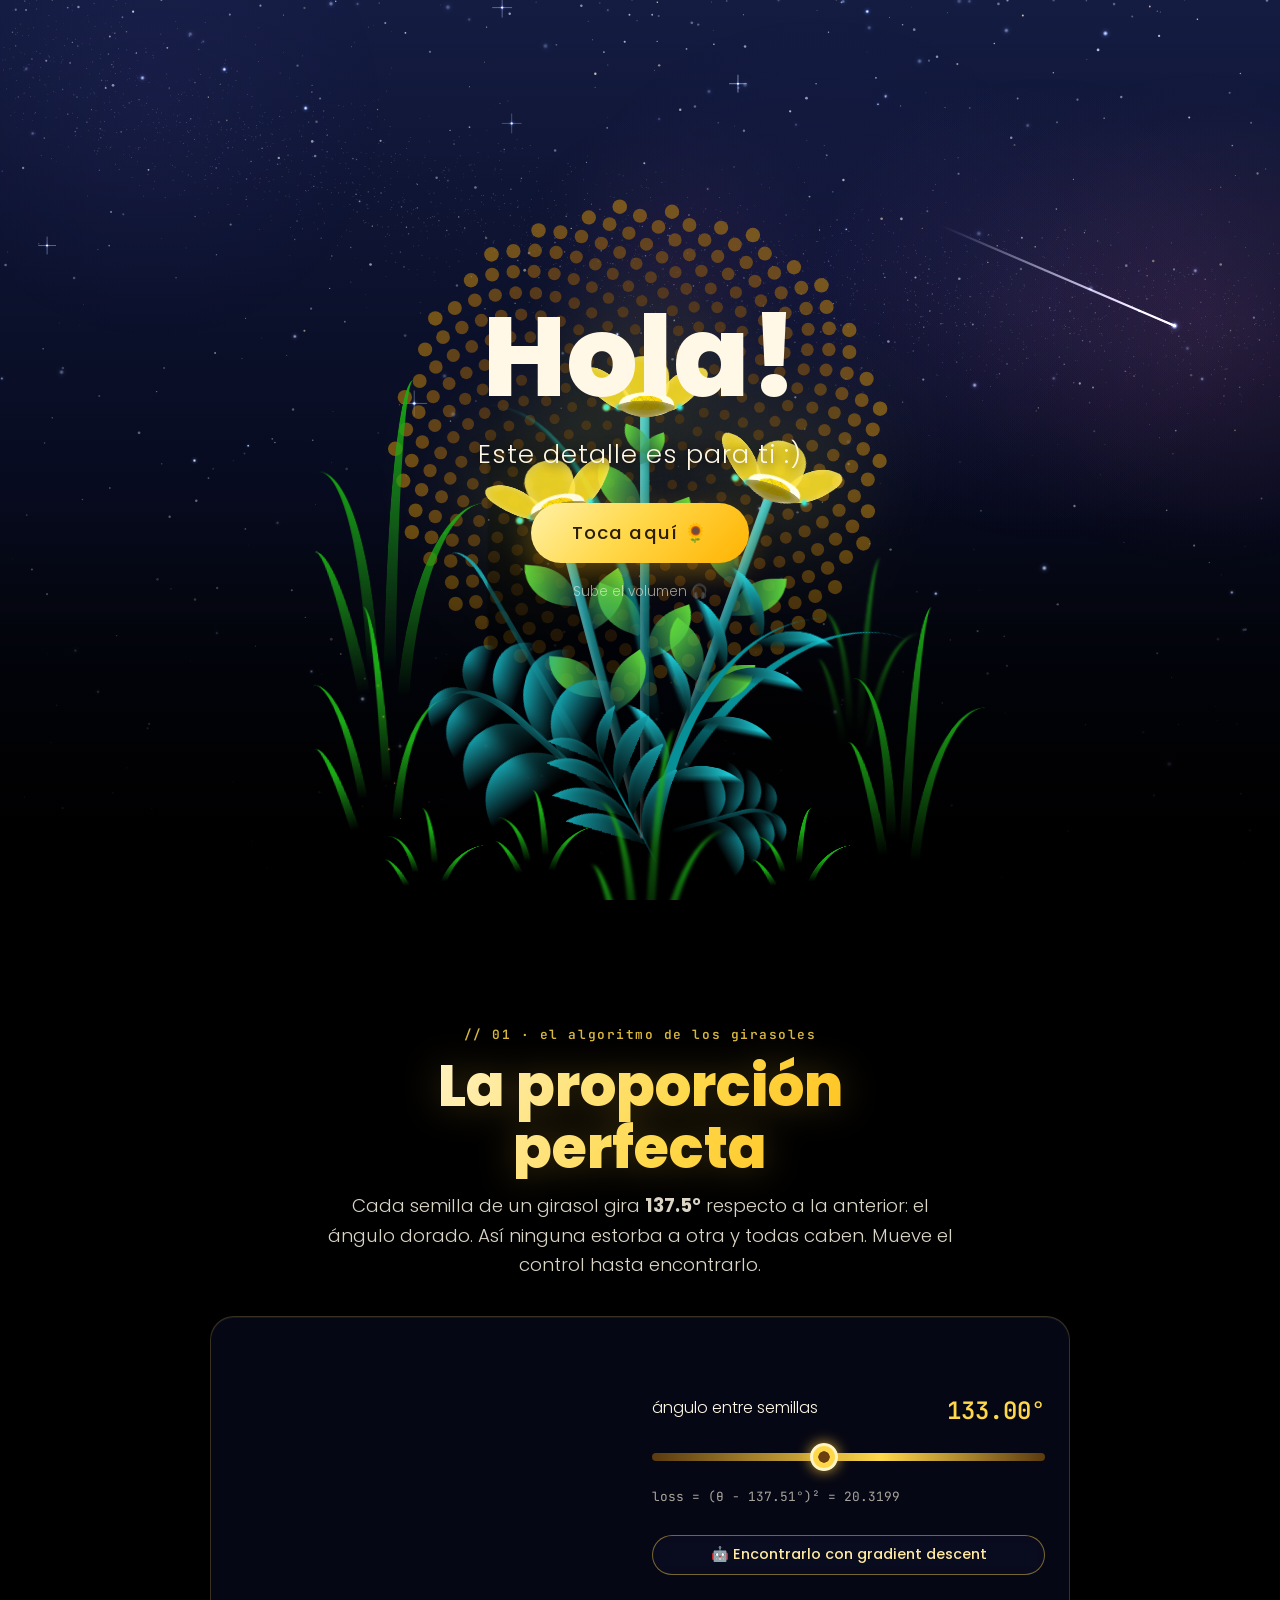
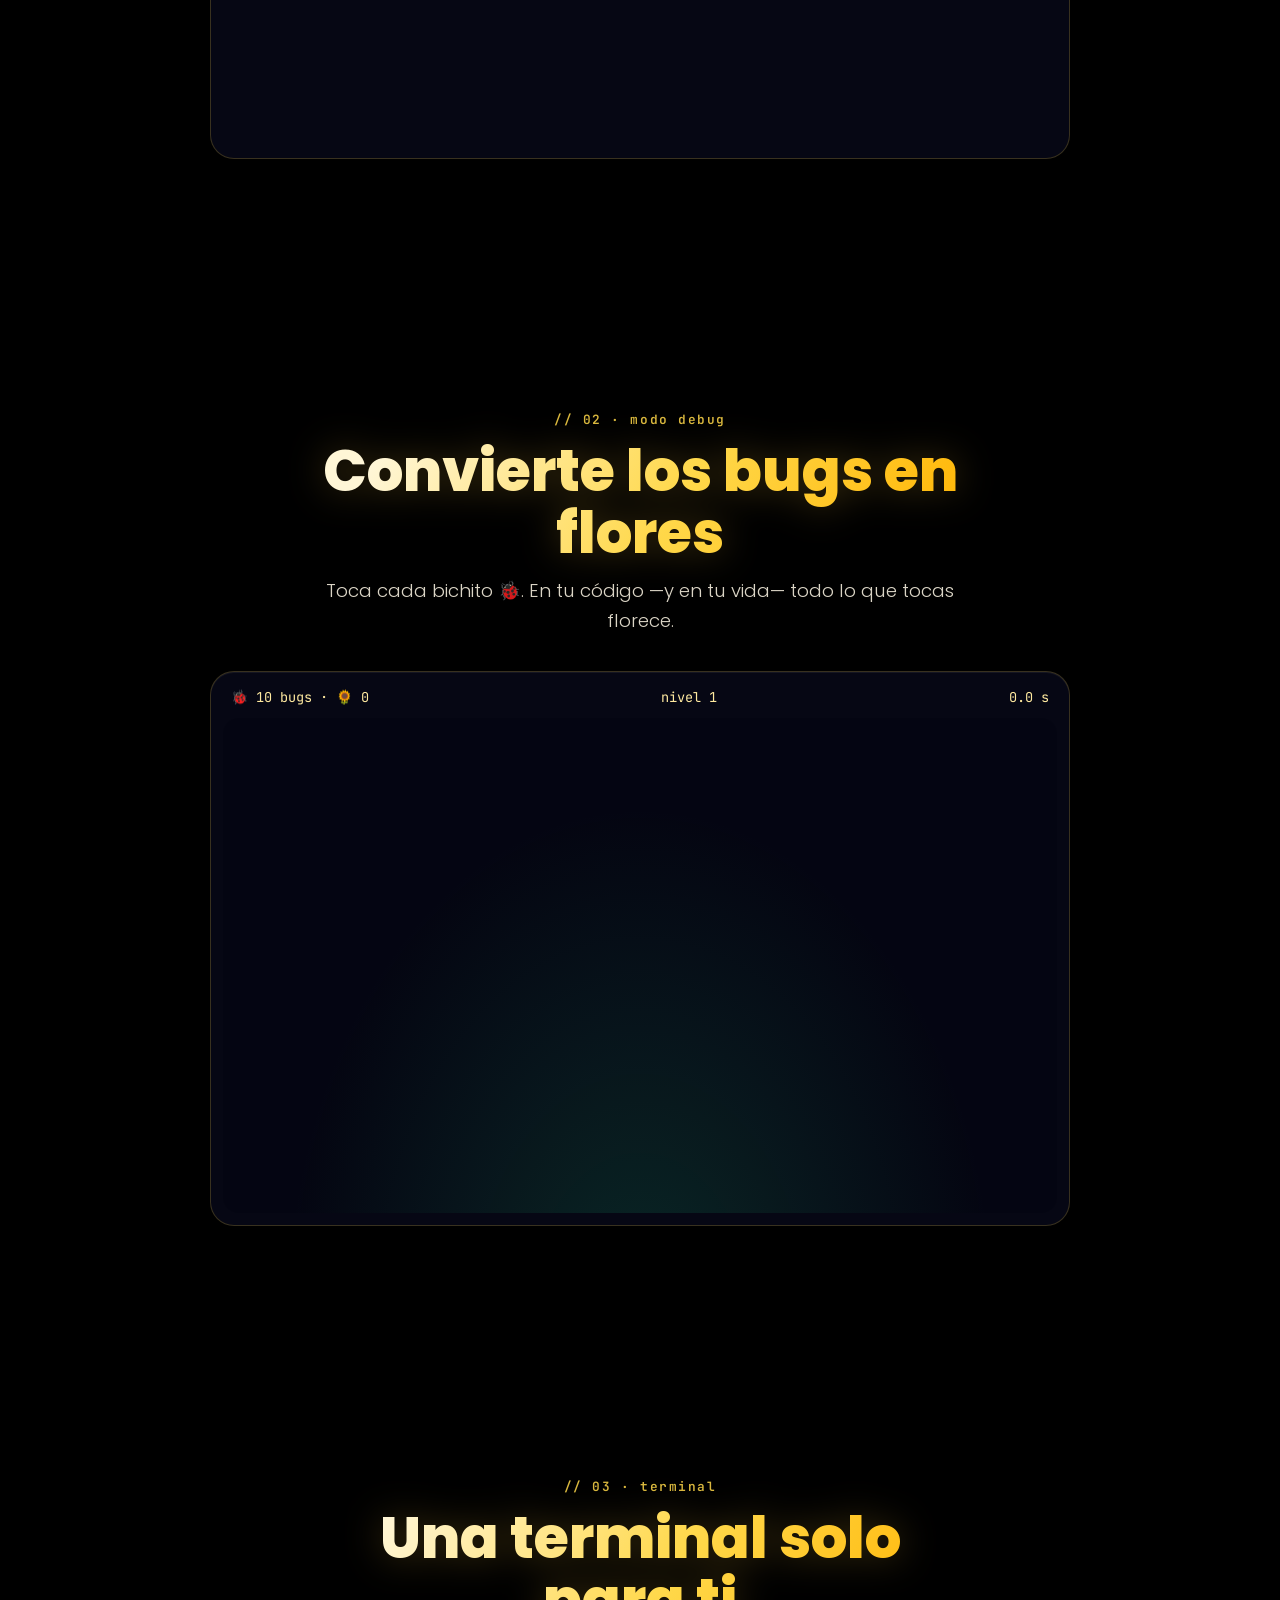
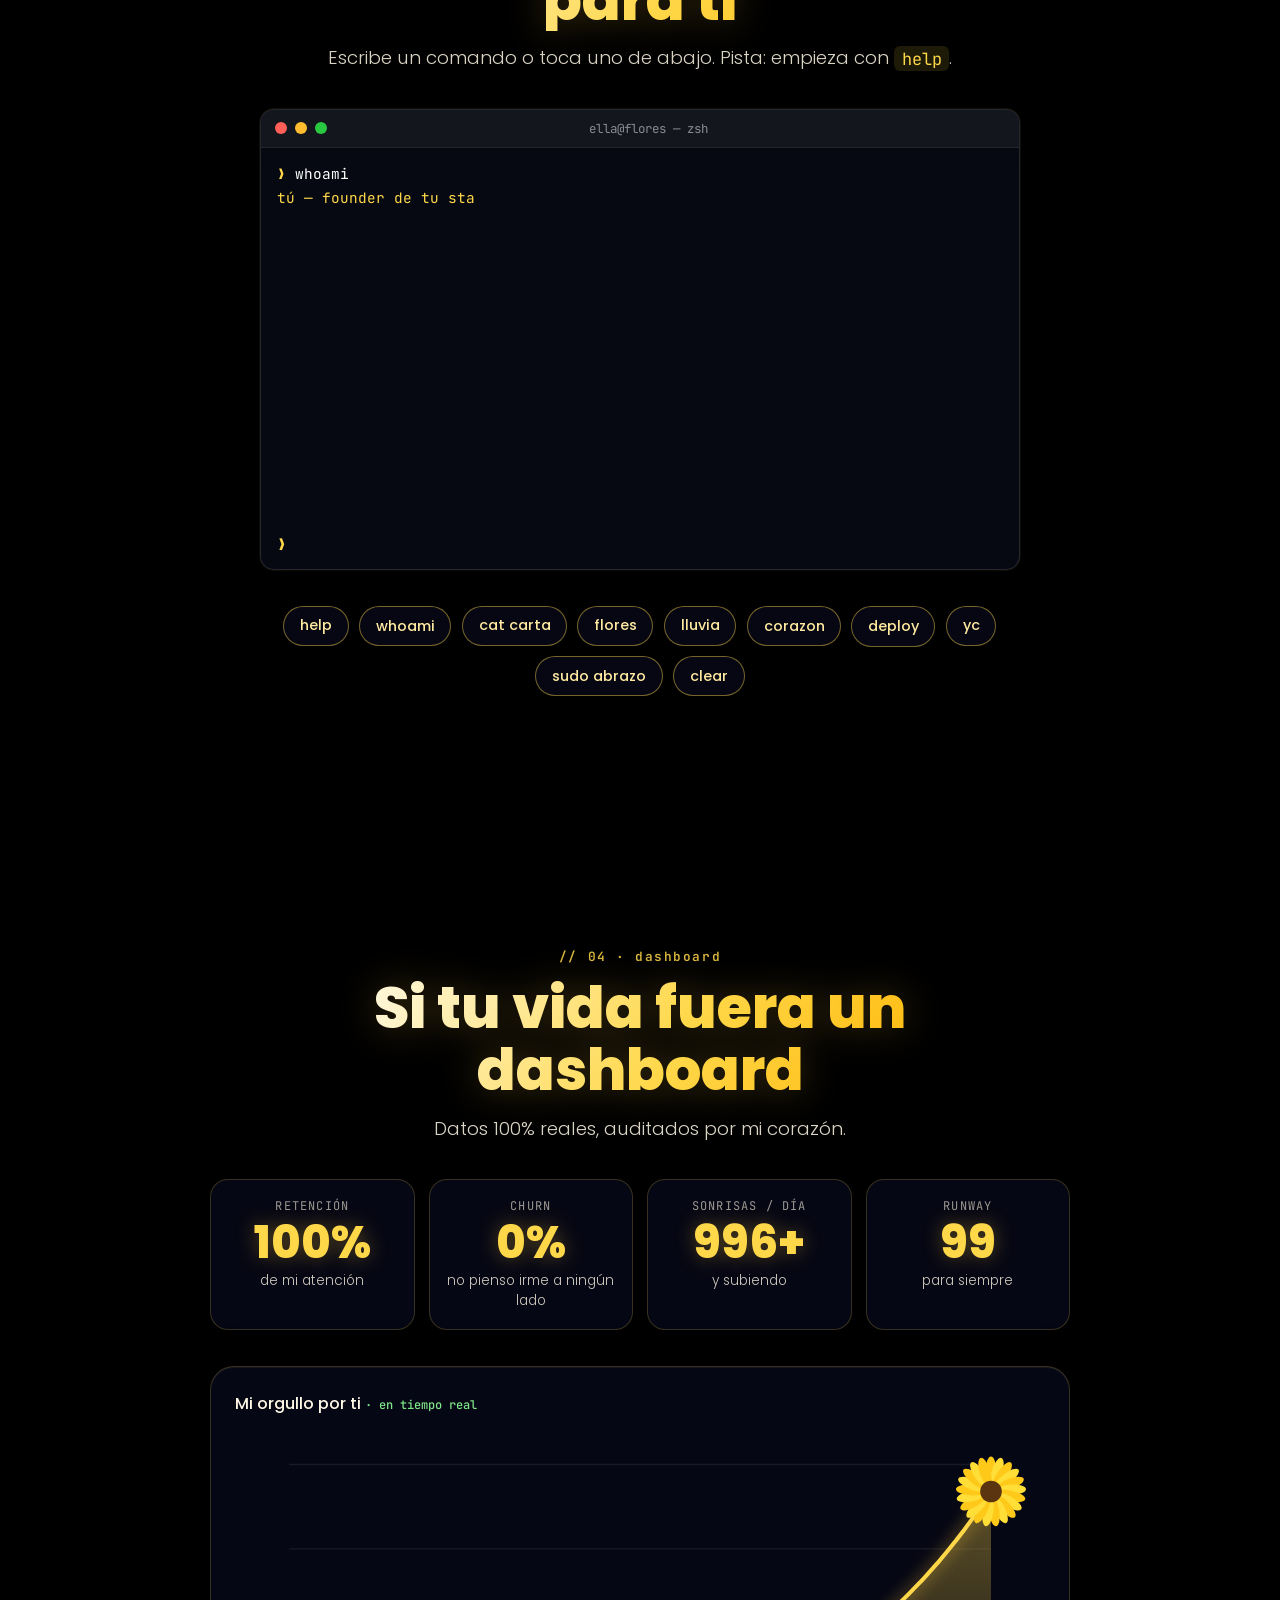
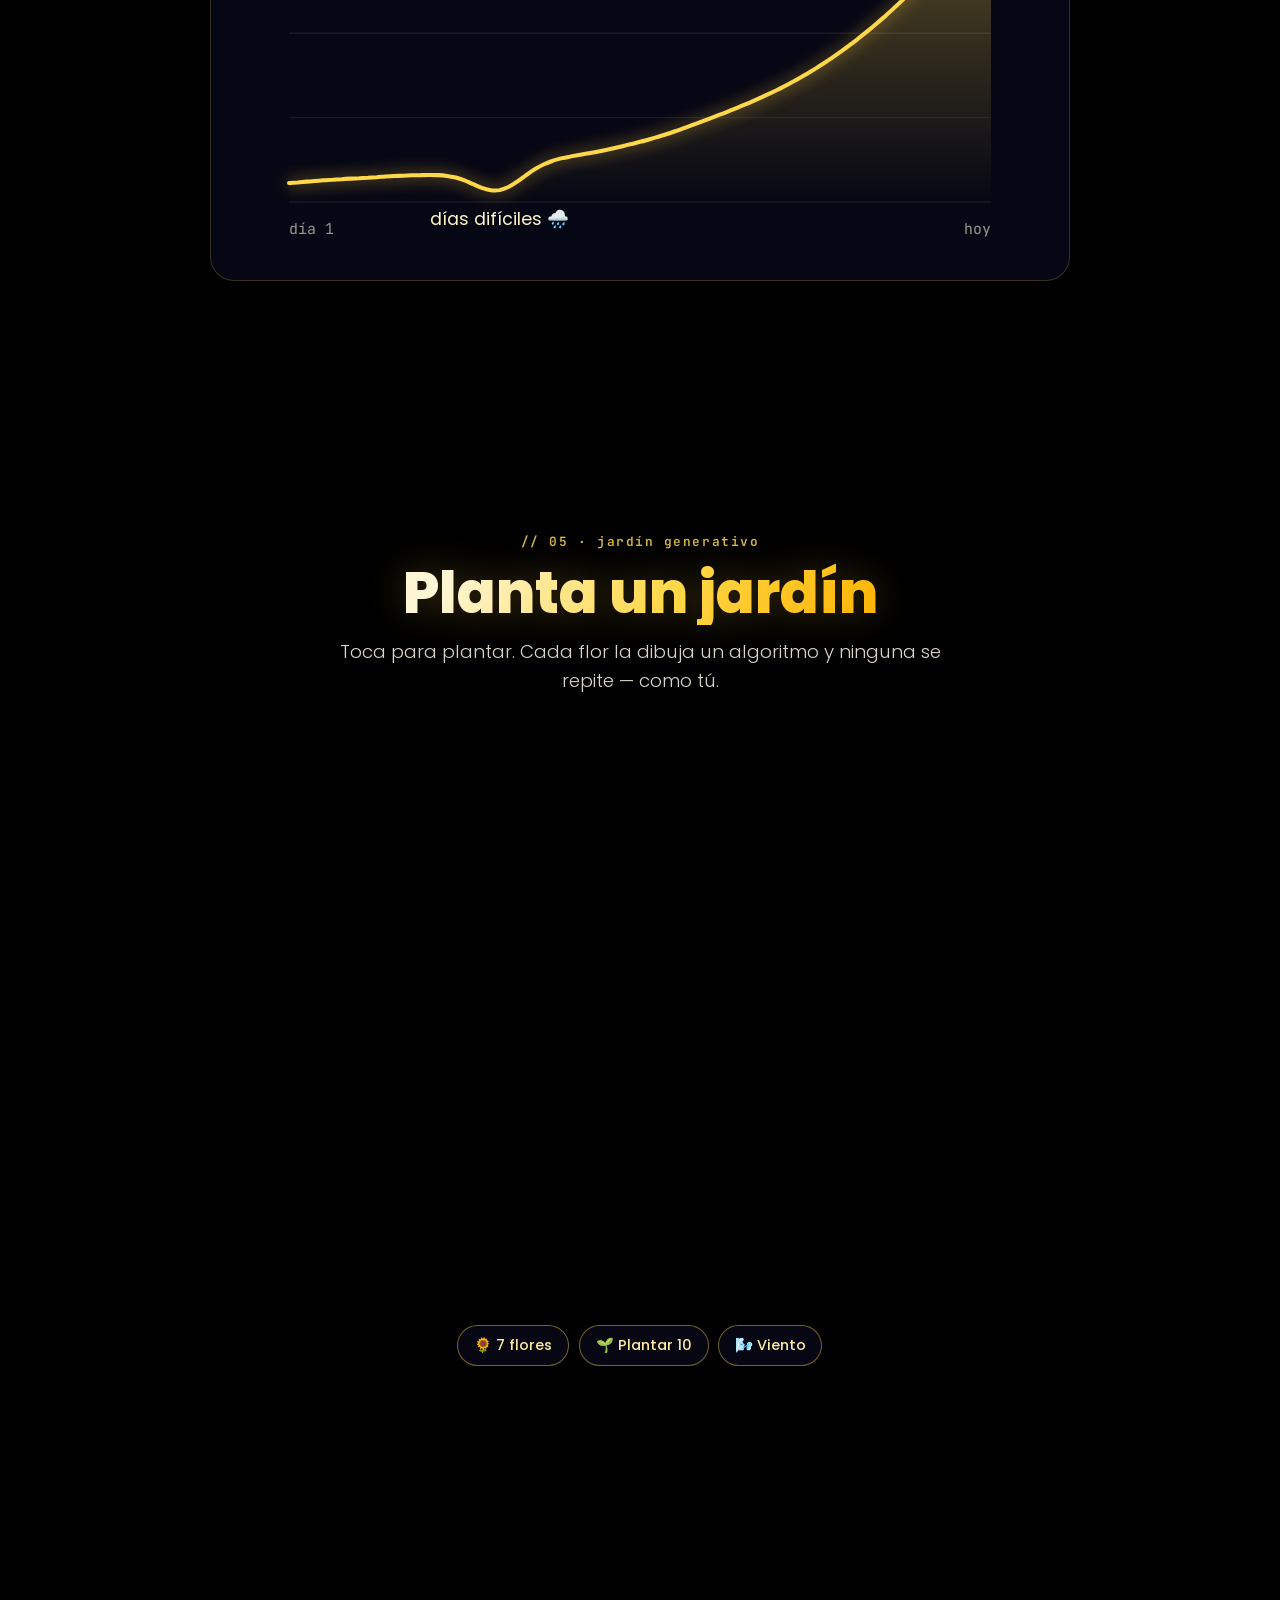
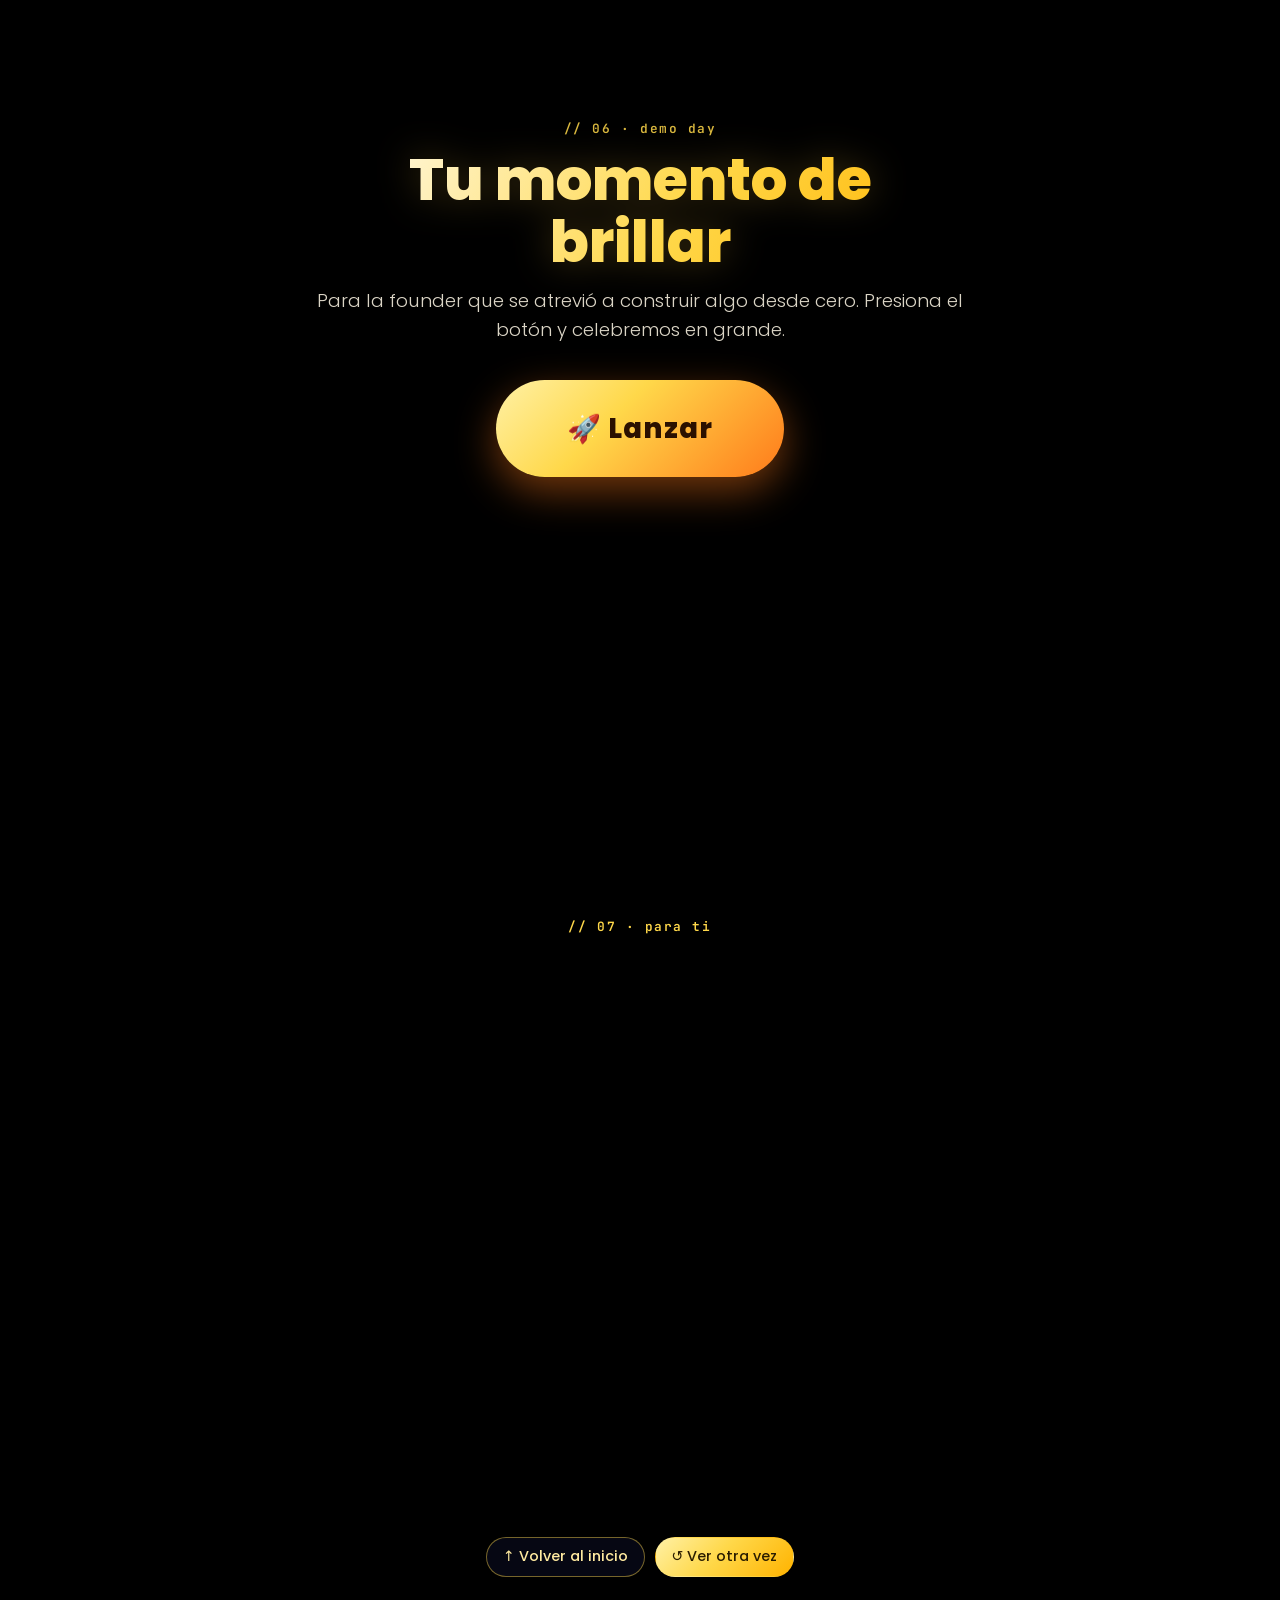
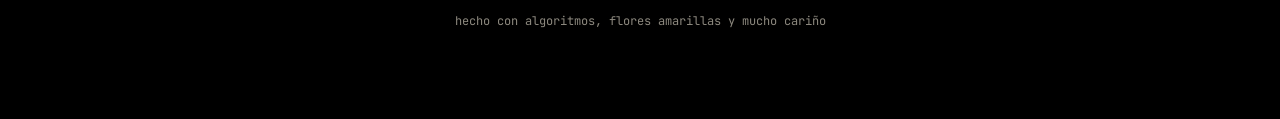
==== commit c4835f7a: "Capítulos interactivos al deslizar, pradera de flores y cielo hasta el amanecer - Pradera de flores " ====
--- a/index.html
+++ b/index.html
@@ -17,15 +17,17 @@
     <link rel="preconnect" href="https://fonts.gstatic.com" crossorigin />
     <link
       rel="stylesheet"
-      href="https://fonts.googleapis.com/css2?family=Dancing+Script:wght@600;700&family=Poppins:wght@300;500;800&display=swap"
+      href="https://fonts.googleapis.com/css2?family=Dancing+Script:wght@600;700&family=JetBrains+Mono:wght@400;600&family=Poppins:wght@300;500;800&display=swap"
     />
     <link rel="stylesheet" href="css/main.css" />
     <link rel="stylesheet" href="css/style.css" />
+    <link rel="stylesheet" href="css/secciones.css" />
   </head>
   <body class="esperando">
-    <!-- Fondo algorítmico: estrellas, vía láctea, luciérnagas, estrellas fugaces y pétalos -->
+    <!-- Fondo algorítmico: cielo, estrellas, pradera, luciérnagas, fuegos artificiales y pétalos -->
     <canvas id="cielo" aria-hidden="true"></canvas>
-    <audio src="sound/flowers.mp3" preload="auto"></audio>
+    <div class="progreso" id="progreso" aria-hidden="true"></div>
+    <audio src="sound/flowers.mp3" preload="auto" loop></audio>
 
     <section class="intro" id="intro">
       <h1 class="greetings" id="saludo">Hola!</h1>
@@ -34,10 +36,7 @@
       <p class="consejo">Sube el volumen 🎧</p>
     </section>
 
-    <p class="titulo" id="mensaje"></p>
     <div id="lyrics"></div>
-    <p class="corazon-texto" id="corazonTexto"></p>
-    <p class="pista" id="pista">✨ Toca el cielo ✨</p>
 
     <button class="musica" id="musica" type="button" aria-label="Silenciar música" aria-pressed="false">
       <svg viewBox="0 0 24 24" aria-hidden="true">
@@ -47,321 +46,481 @@
         <line class="tachado" x1="3" y1="3" x2="21" y2="21" />
       </svg>
     </button>
-    <button class="repetir" id="repetir" type="button">↺ Ver otra vez</button>
-
-    <div class="flowers">
-      <div class="flower flower--1">
-        <div class="flower__leafs flower__leafs--1">
-          <div class="flower__leaf flower__leaf--1"></div>
-          <div class="flower__leaf flower__leaf--2"></div>
-          <div class="flower__leaf flower__leaf--3"></div>
-          <div class="flower__leaf flower__leaf--4"></div>
-          <div class="flower__white-circle"></div>
-
-          <div class="flower__light flower__light--1"></div>
-          <div class="flower__light flower__light--2"></div>
-          <div class="flower__light flower__light--3"></div>
-          <div class="flower__light flower__light--4"></div>
-          <div class="flower__light flower__light--5"></div>
-          <div class="flower__light flower__light--6"></div>
-          <div class="flower__light flower__light--7"></div>
-          <div class="flower__light flower__light--8"></div>
-        </div>
-        <div class="flower__line">
-          <div class="flower__line__leaf flower__line__leaf--1"></div>
-          <div class="flower__line__leaf flower__line__leaf--2"></div>
-          <div class="flower__line__leaf flower__line__leaf--3"></div>
-          <div class="flower__line__leaf flower__line__leaf--4"></div>
-          <div class="flower__line__leaf flower__line__leaf--5"></div>
-          <div class="flower__line__leaf flower__line__leaf--6"></div>
-        </div>
-      </div>
-
-      <div class="flower flower--2">
-        <div class="flower__leafs flower__leafs--2">
-          <div class="flower__leaf flower__leaf--1"></div>
-          <div class="flower__leaf flower__leaf--2"></div>
-          <div class="flower__leaf flower__leaf--3"></div>
-          <div class="flower__leaf flower__leaf--4"></div>
-          <div class="flower__white-circle"></div>
-
-          <div class="flower__light flower__light--1"></div>
-          <div class="flower__light flower__light--2"></div>
-          <div class="flower__light flower__light--3"></div>
-          <div class="flower__light flower__light--4"></div>
-          <div class="flower__light flower__light--5"></div>
-          <div class="flower__light flower__light--6"></div>
-          <div class="flower__light flower__light--7"></div>
-          <div class="flower__light flower__light--8"></div>
-        </div>
-        <div class="flower__line">
-          <div class="flower__line__leaf flower__line__leaf--1"></div>
-          <div class="flower__line__leaf flower__line__leaf--2"></div>
-          <div class="flower__line__leaf flower__line__leaf--3"></div>
-          <div class="flower__line__leaf flower__line__leaf--4"></div>
-        </div>
-      </div>
-
-      <div class="flower flower--3">
-        <div class="flower__leafs flower__leafs--3">
-          <div class="flower__leaf flower__leaf--1"></div>
-          <div class="flower__leaf flower__leaf--2"></div>
-          <div class="flower__leaf flower__leaf--3"></div>
-          <div class="flower__leaf flower__leaf--4"></div>
-          <div class="flower__white-circle"></div>
-
-          <div class="flower__light flower__light--1"></div>
-          <div class="flower__light flower__light--2"></div>
-          <div class="flower__light flower__light--3"></div>
-          <div class="flower__light flower__light--4"></div>
-          <div class="flower__light flower__light--5"></div>
-          <div class="flower__light flower__light--6"></div>
-          <div class="flower__light flower__light--7"></div>
-          <div class="flower__light flower__light--8"></div>
-        </div>
-        <div class="flower__line">
-          <div class="flower__line__leaf flower__line__leaf--1"></div>
-          <div class="flower__line__leaf flower__line__leaf--2"></div>
-          <div class="flower__line__leaf flower__line__leaf--3"></div>
-          <div class="flower__line__leaf flower__line__leaf--4"></div>
-        </div>
-      </div>
-
-      <div class="grow-ans" style="--d: 1.2s">
-        <div class="flower__g-long">
-          <div class="flower__g-long__top"></div>
-          <div class="flower__g-long__bottom"></div>
-        </div>
-      </div>
-
-      <div class="growing-grass">
-        <div class="flower__grass flower__grass--1">
-          <div class="flower__grass--top"></div>
-          <div class="flower__grass--bottom"></div>
-          <div class="flower__grass__leaf flower__grass__leaf--1"></div>
-          <div class="flower__grass__leaf flower__grass__leaf--2"></div>
-          <div class="flower__grass__leaf flower__grass__leaf--3"></div>
-          <div class="flower__grass__leaf flower__grass__leaf--4"></div>
-          <div class="flower__grass__leaf flower__grass__leaf--5"></div>
-          <div class="flower__grass__leaf flower__grass__leaf--6"></div>
-          <div class="flower__grass__leaf flower__grass__leaf--7"></div>
-          <div class="flower__grass__leaf flower__grass__leaf--8"></div>
-          <div class="flower__grass__overlay"></div>
-        </div>
-      </div>
-
-      <div class="growing-grass">
-        <div class="flower__grass flower__grass--2">
-          <div class="flower__grass--top"></div>
-          <div class="flower__grass--bottom"></div>
-          <div class="flower__grass__leaf flower__grass__leaf--1"></div>
-          <div class="flower__grass__leaf flower__grass__leaf--2"></div>
-          <div class="flower__grass__leaf flower__grass__leaf--3"></div>
-          <div class="flower__grass__leaf flower__grass__leaf--4"></div>
-          <div class="flower__grass__leaf flower__grass__leaf--5"></div>
-          <div class="flower__grass__leaf flower__grass__leaf--6"></div>
-          <div class="flower__grass__leaf flower__grass__leaf--7"></div>
-          <div class="flower__grass__leaf flower__grass__leaf--8"></div>
-          <div class="flower__grass__overlay"></div>
-        </div>
-      </div>
-
-      <div class="grow-ans" style="--d: 2.4s">
-        <div class="flower__g-right flower__g-right--1">
-          <div class="leaf"></div>
-        </div>
-      </div>
-
-      <div class="grow-ans" style="--d: 2.8s">
-        <div class="flower__g-right flower__g-right--2">
-          <div class="leaf"></div>
-        </div>
-      </div>
-
-      <div class="grow-ans" style="--d: 2.8s">
-        <div class="flower__g-front">
-          <div
-            class="flower__g-front__leaf-wrapper flower__g-front__leaf-wrapper--1"
-          >
-            <div class="flower__g-front__leaf"></div>
-          </div>
-          <div
-            class="flower__g-front__leaf-wrapper flower__g-front__leaf-wrapper--2"
-          >
-            <div class="flower__g-front__leaf"></div>
-          </div>
-          <div
-            class="flower__g-front__leaf-wrapper flower__g-front__leaf-wrapper--3"
-          >
-            <div class="flower__g-front__leaf"></div>
-          </div>
-          <div
-            class="flower__g-front__leaf-wrapper flower__g-front__leaf-wrapper--4"
-          >
-            <div class="flower__g-front__leaf"></div>
-          </div>
-          <div
-            class="flower__g-front__leaf-wrapper flower__g-front__leaf-wrapper--5"
-          >
-            <div class="flower__g-front__leaf"></div>
-          </div>
-          <div
-            class="flower__g-front__leaf-wrapper flower__g-front__leaf-wrapper--6"
-          >
-            <div class="flower__g-front__leaf"></div>
-          </div>
-          <div
-            class="flower__g-front__leaf-wrapper flower__g-front__leaf-wrapper--7"
-          >
-            <div class="flower__g-front__leaf"></div>
-          </div>
-          <div
-            class="flower__g-front__leaf-wrapper flower__g-front__leaf-wrapper--8"
-          >
-            <div class="flower__g-front__leaf"></div>
-          </div>
-          <div class="flower__g-front__line"></div>
-        </div>
-      </div>
-
-      <div class="grow-ans" style="--d: 3.2s">
-        <div class="flower__g-fr">
-          <div class="leaf"></div>
-          <div class="flower__g-fr__leaf flower__g-fr__leaf--1"></div>
-          <div class="flower__g-fr__leaf flower__g-fr__leaf--2"></div>
-          <div class="flower__g-fr__leaf flower__g-fr__leaf--3"></div>
-          <div class="flower__g-fr__leaf flower__g-fr__leaf--4"></div>
-          <div class="flower__g-fr__leaf flower__g-fr__leaf--5"></div>
-          <div class="flower__g-fr__leaf flower__g-fr__leaf--6"></div>
-          <div class="flower__g-fr__leaf flower__g-fr__leaf--7"></div>
-          <div class="flower__g-fr__leaf flower__g-fr__leaf--8"></div>
-        </div>
-      </div>
-
-      <div class="long-g long-g--0">
-        <div class="grow-ans" style="--d: 3s">
-          <div class="leaf leaf--0"></div>
-        </div>
-        <div class="grow-ans" style="--d: 2.2s">
-          <div class="leaf leaf--1"></div>
-        </div>
-        <div class="grow-ans" style="--d: 3.4s">
-          <div class="leaf leaf--2"></div>
-        </div>
-        <div class="grow-ans" style="--d: 3.6s">
-          <div class="leaf leaf--3"></div>
-        </div>
-      </div>
-
-      <div class="long-g long-g--1">
-        <div class="grow-ans" style="--d: 3.6s">
-          <div class="leaf leaf--0"></div>
-        </div>
-        <div class="grow-ans" style="--d: 3.8s">
-          <div class="leaf leaf--1"></div>
-        </div>
-        <div class="grow-ans" style="--d: 4s">
-          <div class="leaf leaf--2"></div>
-        </div>
-        <div class="grow-ans" style="--d: 4.2s">
-          <div class="leaf leaf--3"></div>
-        </div>
-      </div>
-
-      <div class="long-g long-g--2">
-        <div class="grow-ans" style="--d: 4s">
-          <div class="leaf leaf--0"></div>
-        </div>
-        <div class="grow-ans" style="--d: 4.2s">
-          <div class="leaf leaf--1"></div>
-        </div>
-        <div class="grow-ans" style="--d: 4.4s">
-          <div class="leaf leaf--2"></div>
-        </div>
-        <div class="grow-ans" style="--d: 4.6s">
-          <div class="leaf leaf--3"></div>
-        </div>
-      </div>
-
-      <div class="long-g long-g--3">
-        <div class="grow-ans" style="--d: 4s">
-          <div class="leaf leaf--0"></div>
-        </div>
-        <div class="grow-ans" style="--d: 4.2s">
-          <div class="leaf leaf--1"></div>
-        </div>
-        <div class="grow-ans" style="--d: 3s">
-          <div class="leaf leaf--2"></div>
-        </div>
-        <div class="grow-ans" style="--d: 3.6s">
-          <div class="leaf leaf--3"></div>
-        </div>
-      </div>
-
-      <div class="long-g long-g--4">
-        <div class="grow-ans" style="--d: 4s">
-          <div class="leaf leaf--0"></div>
-        </div>
-        <div class="grow-ans" style="--d: 4.2s">
-          <div class="leaf leaf--1"></div>
-        </div>
-        <div class="grow-ans" style="--d: 3s">
-          <div class="leaf leaf--2"></div>
-        </div>
-        <div class="grow-ans" style="--d: 3.6s">
-          <div class="leaf leaf--3"></div>
-        </div>
-      </div>
-
-      <div class="long-g long-g--5">
-        <div class="grow-ans" style="--d: 4s">
-          <div class="leaf leaf--0"></div>
-        </div>
-        <div class="grow-ans" style="--d: 4.2s">
-          <div class="leaf leaf--1"></div>
-        </div>
-        <div class="grow-ans" style="--d: 3s">
-          <div class="leaf leaf--2"></div>
-        </div>
-        <div class="grow-ans" style="--d: 3.6s">
-          <div class="leaf leaf--3"></div>
-        </div>
-      </div>
-
-      <div class="long-g long-g--6">
-        <div class="grow-ans" style="--d: 4.2s">
-          <div class="leaf leaf--0"></div>
-        </div>
-        <div class="grow-ans" style="--d: 4.4s">
-          <div class="leaf leaf--1"></div>
-        </div>
-        <div class="grow-ans" style="--d: 4.6s">
-          <div class="leaf leaf--2"></div>
-        </div>
-        <div class="grow-ans" style="--d: 4.8s">
-          <div class="leaf leaf--3"></div>
-        </div>
-      </div>
-
-      <div class="long-g long-g--7">
-        <div class="grow-ans" style="--d: 3s">
-          <div class="leaf leaf--0"></div>
-        </div>
-        <div class="grow-ans" style="--d: 3.2s">
-          <div class="leaf leaf--1"></div>
-        </div>
-        <div class="grow-ans" style="--d: 3.5s">
-          <div class="leaf leaf--2"></div>
-        </div>
-        <div class="grow-ans" style="--d: 3.6s">
-          <div class="leaf leaf--3"></div>
-        </div>
-      </div>
-    </div>
+
+    <main>
+      <section class="hero" id="inicio">
+        <p class="titulo" id="mensaje"></p>
+        <p class="corazon-texto" id="corazonTexto"></p>
+        <p class="pista" id="pista">✨ Toca el cielo y pasa el dedo por las flores ✨</p>
+        <a class="bajar" id="bajar" href="#dorado">
+          <span>Desliza, hay más sorpresas</span>
+          <svg viewBox="0 0 24 24" aria-hidden="true"><path d="M6 9l6 6 6-6" /></svg>
+        </a>
+
+        <div class="flowers">
+          <div class="flower flower--1">
+            <div class="flower__leafs flower__leafs--1">
+              <div class="flower__leaf flower__leaf--1"></div>
+              <div class="flower__leaf flower__leaf--2"></div>
+              <div class="flower__leaf flower__leaf--3"></div>
+              <div class="flower__leaf flower__leaf--4"></div>
+              <div class="flower__white-circle"></div>
+
+              <div class="flower__light flower__light--1"></div>
+              <div class="flower__light flower__light--2"></div>
+              <div class="flower__light flower__light--3"></div>
+              <div class="flower__light flower__light--4"></div>
+              <div class="flower__light flower__light--5"></div>
+              <div class="flower__light flower__light--6"></div>
+              <div class="flower__light flower__light--7"></div>
+              <div class="flower__light flower__light--8"></div>
+            </div>
+            <div class="flower__line">
+              <div class="flower__line__leaf flower__line__leaf--1"></div>
+              <div class="flower__line__leaf flower__line__leaf--2"></div>
+              <div class="flower__line__leaf flower__line__leaf--3"></div>
+              <div class="flower__line__leaf flower__line__leaf--4"></div>
+              <div class="flower__line__leaf flower__line__leaf--5"></div>
+              <div class="flower__line__leaf flower__line__leaf--6"></div>
+            </div>
+          </div>
+
+          <div class="flower flower--2">
+            <div class="flower__leafs flower__leafs--2">
+              <div class="flower__leaf flower__leaf--1"></div>
+              <div class="flower__leaf flower__leaf--2"></div>
+              <div class="flower__leaf flower__leaf--3"></div>
+              <div class="flower__leaf flower__leaf--4"></div>
+              <div class="flower__white-circle"></div>
+
+              <div class="flower__light flower__light--1"></div>
+              <div class="flower__light flower__light--2"></div>
+              <div class="flower__light flower__light--3"></div>
+              <div class="flower__light flower__light--4"></div>
+              <div class="flower__light flower__light--5"></div>
+              <div class="flower__light flower__light--6"></div>
+              <div class="flower__light flower__light--7"></div>
+              <div class="flower__light flower__light--8"></div>
+            </div>
+            <div class="flower__line">
+              <div class="flower__line__leaf flower__line__leaf--1"></div>
+              <div class="flower__line__leaf flower__line__leaf--2"></div>
+              <div class="flower__line__leaf flower__line__leaf--3"></div>
+              <div class="flower__line__leaf flower__line__leaf--4"></div>
+            </div>
+          </div>
+
+          <div class="flower flower--3">
+            <div class="flower__leafs flower__leafs--3">
+              <div class="flower__leaf flower__leaf--1"></div>
+              <div class="flower__leaf flower__leaf--2"></div>
+              <div class="flower__leaf flower__leaf--3"></div>
+              <div class="flower__leaf flower__leaf--4"></div>
+              <div class="flower__white-circle"></div>
+
+              <div class="flower__light flower__light--1"></div>
+              <div class="flower__light flower__light--2"></div>
+              <div class="flower__light flower__light--3"></div>
+              <div class="flower__light flower__light--4"></div>
+              <div class="flower__light flower__light--5"></div>
+              <div class="flower__light flower__light--6"></div>
+              <div class="flower__light flower__light--7"></div>
+              <div class="flower__light flower__light--8"></div>
+            </div>
+            <div class="flower__line">
+              <div class="flower__line__leaf flower__line__leaf--1"></div>
+              <div class="flower__line__leaf flower__line__leaf--2"></div>
+              <div class="flower__line__leaf flower__line__leaf--3"></div>
+              <div class="flower__line__leaf flower__line__leaf--4"></div>
+            </div>
+          </div>
+
+          <div class="grow-ans" style="--d: 1.2s">
+            <div class="flower__g-long">
+              <div class="flower__g-long__top"></div>
+              <div class="flower__g-long__bottom"></div>
+            </div>
+          </div>
+
+          <div class="growing-grass">
+            <div class="flower__grass flower__grass--1">
+              <div class="flower__grass--top"></div>
+              <div class="flower__grass--bottom"></div>
+              <div class="flower__grass__leaf flower__grass__leaf--1"></div>
+              <div class="flower__grass__leaf flower__grass__leaf--2"></div>
+              <div class="flower__grass__leaf flower__grass__leaf--3"></div>
+              <div class="flower__grass__leaf flower__grass__leaf--4"></div>
+              <div class="flower__grass__leaf flower__grass__leaf--5"></div>
+              <div class="flower__grass__leaf flower__grass__leaf--6"></div>
+              <div class="flower__grass__leaf flower__grass__leaf--7"></div>
+              <div class="flower__grass__leaf flower__grass__leaf--8"></div>
+              <div class="flower__grass__overlay"></div>
+            </div>
+          </div>
+
+          <div class="growing-grass">
+            <div class="flower__grass flower__grass--2">
+              <div class="flower__grass--top"></div>
+              <div class="flower__grass--bottom"></div>
+              <div class="flower__grass__leaf flower__grass__leaf--1"></div>
+              <div class="flower__grass__leaf flower__grass__leaf--2"></div>
+              <div class="flower__grass__leaf flower__grass__leaf--3"></div>
+              <div class="flower__grass__leaf flower__grass__leaf--4"></div>
+              <div class="flower__grass__leaf flower__grass__leaf--5"></div>
+              <div class="flower__grass__leaf flower__grass__leaf--6"></div>
+              <div class="flower__grass__leaf flower__grass__leaf--7"></div>
+              <div class="flower__grass__leaf flower__grass__leaf--8"></div>
+              <div class="flower__grass__overlay"></div>
+            </div>
+          </div>
+
+          <div class="grow-ans" style="--d: 2.4s">
+            <div class="flower__g-right flower__g-right--1">
+              <div class="leaf"></div>
+            </div>
+          </div>
+
+          <div class="grow-ans" style="--d: 2.8s">
+            <div class="flower__g-right flower__g-right--2">
+              <div class="leaf"></div>
+            </div>
+          </div>
+
+          <div class="grow-ans" style="--d: 2.8s">
+            <div class="flower__g-front">
+              <div
+                class="flower__g-front__leaf-wrapper flower__g-front__leaf-wrapper--1"
+              >
+                <div class="flower__g-front__leaf"></div>
+              </div>
+              <div
+                class="flower__g-front__leaf-wrapper flower__g-front__leaf-wrapper--2"
+              >
+                <div class="flower__g-front__leaf"></div>
+              </div>
+              <div
+                class="flower__g-front__leaf-wrapper flower__g-front__leaf-wrapper--3"
+              >
+                <div class="flower__g-front__leaf"></div>
+              </div>
+              <div
+                class="flower__g-front__leaf-wrapper flower__g-front__leaf-wrapper--4"
+              >
+                <div class="flower__g-front__leaf"></div>
+              </div>
+              <div
+                class="flower__g-front__leaf-wrapper flower__g-front__leaf-wrapper--5"
+              >
+                <div class="flower__g-front__leaf"></div>
+              </div>
+              <div
+                class="flower__g-front__leaf-wrapper flower__g-front__leaf-wrapper--6"
+              >
+                <div class="flower__g-front__leaf"></div>
+              </div>
+              <div
+                class="flower__g-front__leaf-wrapper flower__g-front__leaf-wrapper--7"
+              >
+                <div class="flower__g-front__leaf"></div>
+              </div>
+              <div
+                class="flower__g-front__leaf-wrapper flower__g-front__leaf-wrapper--8"
+              >
+                <div class="flower__g-front__leaf"></div>
+              </div>
+              <div class="flower__g-front__line"></div>
+            </div>
+          </div>
+
+          <div class="grow-ans" style="--d: 3.2s">
+            <div class="flower__g-fr">
+              <div class="leaf"></div>
+              <div class="flower__g-fr__leaf flower__g-fr__leaf--1"></div>
+              <div class="flower__g-fr__leaf flower__g-fr__leaf--2"></div>
+              <div class="flower__g-fr__leaf flower__g-fr__leaf--3"></div>
+              <div class="flower__g-fr__leaf flower__g-fr__leaf--4"></div>
+              <div class="flower__g-fr__leaf flower__g-fr__leaf--5"></div>
+              <div class="flower__g-fr__leaf flower__g-fr__leaf--6"></div>
+              <div class="flower__g-fr__leaf flower__g-fr__leaf--7"></div>
+              <div class="flower__g-fr__leaf flower__g-fr__leaf--8"></div>
+            </div>
+          </div>
+
+          <div class="long-g long-g--0">
+            <div class="grow-ans" style="--d: 3s">
+              <div class="leaf leaf--0"></div>
+            </div>
+            <div class="grow-ans" style="--d: 2.2s">
+              <div class="leaf leaf--1"></div>
+            </div>
+            <div class="grow-ans" style="--d: 3.4s">
+              <div class="leaf leaf--2"></div>
+            </div>
+            <div class="grow-ans" style="--d: 3.6s">
+              <div class="leaf leaf--3"></div>
+            </div>
+          </div>
+
+          <div class="long-g long-g--1">
+            <div class="grow-ans" style="--d: 3.6s">
+              <div class="leaf leaf--0"></div>
+            </div>
+            <div class="grow-ans" style="--d: 3.8s">
+              <div class="leaf leaf--1"></div>
+            </div>
+            <div class="grow-ans" style="--d: 4s">
+              <div class="leaf leaf--2"></div>
+            </div>
+            <div class="grow-ans" style="--d: 4.2s">
+              <div class="leaf leaf--3"></div>
+            </div>
+          </div>
+
+          <div class="long-g long-g--2">
+            <div class="grow-ans" style="--d: 4s">
+              <div class="leaf leaf--0"></div>
+            </div>
+            <div class="grow-ans" style="--d: 4.2s">
+              <div class="leaf leaf--1"></div>
+            </div>
+            <div class="grow-ans" style="--d: 4.4s">
+              <div class="leaf leaf--2"></div>
+            </div>
+            <div class="grow-ans" style="--d: 4.6s">
+              <div class="leaf leaf--3"></div>
+            </div>
+          </div>
+
+          <div class="long-g long-g--3">
+            <div class="grow-ans" style="--d: 4s">
+              <div class="leaf leaf--0"></div>
+            </div>
+            <div class="grow-ans" style="--d: 4.2s">
+              <div class="leaf leaf--1"></div>
+            </div>
+            <div class="grow-ans" style="--d: 3s">
+              <div class="leaf leaf--2"></div>
+            </div>
+            <div class="grow-ans" style="--d: 3.6s">
+              <div class="leaf leaf--3"></div>
+            </div>
+          </div>
+
+          <div class="long-g long-g--4">
+            <div class="grow-ans" style="--d: 4s">
+              <div class="leaf leaf--0"></div>
+            </div>
+            <div class="grow-ans" style="--d: 4.2s">
+              <div class="leaf leaf--1"></div>
+            </div>
+            <div class="grow-ans" style="--d: 3s">
+              <div class="leaf leaf--2"></div>
+            </div>
+            <div class="grow-ans" style="--d: 3.6s">
+              <div class="leaf leaf--3"></div>
+            </div>
+          </div>
+
+          <div class="long-g long-g--5">
+            <div class="grow-ans" style="--d: 4s">
+              <div class="leaf leaf--0"></div>
+            </div>
+            <div class="grow-ans" style="--d: 4.2s">
+              <div class="leaf leaf--1"></div>
+            </div>
+            <div class="grow-ans" style="--d: 3s">
+              <div class="leaf leaf--2"></div>
+            </div>
+            <div class="grow-ans" style="--d: 3.6s">
+              <div class="leaf leaf--3"></div>
+            </div>
+          </div>
+
+          <div class="long-g long-g--6">
+            <div class="grow-ans" style="--d: 4.2s">
+              <div class="leaf leaf--0"></div>
+            </div>
+            <div class="grow-ans" style="--d: 4.4s">
+              <div class="leaf leaf--1"></div>
+            </div>
+            <div class="grow-ans" style="--d: 4.6s">
+              <div class="leaf leaf--2"></div>
+            </div>
+            <div class="grow-ans" style="--d: 4.8s">
+              <div class="leaf leaf--3"></div>
+            </div>
+          </div>
+
+          <div class="long-g long-g--7">
+            <div class="grow-ans" style="--d: 3s">
+              <div class="leaf leaf--0"></div>
+            </div>
+            <div class="grow-ans" style="--d: 3.2s">
+              <div class="leaf leaf--1"></div>
+            </div>
+            <div class="grow-ans" style="--d: 3.5s">
+              <div class="leaf leaf--2"></div>
+            </div>
+            <div class="grow-ans" style="--d: 3.6s">
+              <div class="leaf leaf--3"></div>
+            </div>
+          </div>
+        </div>
+
+      </section>
+
+      <section class="capitulo" id="dorado">
+        <header class="capitulo__cabeza revelar">
+          <p class="kicker">// 01 · el algoritmo de los girasoles</p>
+          <h2>La proporción perfecta</h2>
+          <p>
+            Cada semilla de un girasol gira <b>137.5°</b> respecto a la anterior: el ángulo dorado. Así ninguna
+            estorba a otra y todas caben. Mueve el control hasta encontrarlo.
+          </p>
+        </header>
+        <div class="tarjeta dorado revelar">
+          <canvas class="dorado__lienzo interactivo" id="doradoLienzo" aria-label="Girasol que cambia con el ángulo"></canvas>
+          <div class="dorado__controles">
+            <label class="dorado__etiqueta" for="angulo">
+              ángulo entre semillas <output class="mono" id="anguloValor">133.00°</output>
+            </label>
+            <input type="range" id="angulo" min="120" max="150" step="0.01" value="133" />
+            <p class="mono dorado__estado" id="doradoEstado"></p>
+            <button class="chip" id="optimizar" type="button">🤖 Encontrarlo con gradient descent</button>
+            <p class="exito" id="doradoExito">
+              ✨ ¡137.5°! Óptimo global encontrado.<br />Como tú: la combinación perfecta de inteligencia y corazón.
+            </p>
+          </div>
+        </div>
+      </section>
+
+      <section class="capitulo" id="debug">
+        <header class="capitulo__cabeza revelar">
+          <p class="kicker">// 02 · modo debug</p>
+          <h2>Convierte los bugs en flores</h2>
+          <p>Toca cada bichito 🐞. En tu código —y en tu vida— todo lo que tocas florece.</p>
+        </header>
+        <div class="tarjeta juego revelar">
+          <div class="juego__barra mono">
+            <span id="juegoBugs">🐞 0 bugs</span>
+            <span id="juegoNivel">nivel 1</span>
+            <span id="juegoTiempo">0.0 s</span>
+          </div>
+          <canvas class="juego__lienzo interactivo" id="juegoLienzo" aria-label="Juego: toca los bugs para convertirlos en flores"></canvas>
+          <div class="juego__fin" id="juegoFin">
+            <p class="mono" id="juegoResumen"></p>
+            <button class="chip chip--lleno" id="juegoSiguiente" type="button">Siguiente nivel →</button>
+          </div>
+        </div>
+      </section>
+
+      <section class="capitulo" id="consola">
+        <header class="capitulo__cabeza revelar">
+          <p class="kicker">// 03 · terminal</p>
+          <h2>Una terminal solo para ti</h2>
+          <p>Escribe un comando o toca uno de abajo. Pista: empieza con <code>help</code>.</p>
+        </header>
+        <div class="terminal revelar interactivo" id="terminal">
+          <div class="terminal__barra">
+            <i></i><i></i><i></i>
+            <span class="mono" id="terminalTitulo">flores — zsh</span>
+          </div>
+          <div class="terminal__salida mono" id="terminalSalida" aria-live="polite"></div>
+          <form class="terminal__entrada mono" id="terminalForm">
+            <span class="terminal__prompt">❯</span>
+            <input
+              id="terminalInput"
+              type="text"
+              autocomplete="off"
+              autocapitalize="off"
+              autocorrect="off"
+              spellcheck="false"
+              enterkeyhint="send"
+              aria-label="Escribe un comando"
+            />
+          </form>
+        </div>
+        <div class="chips revelar" id="terminalChips"></div>
+      </section>
+
+      <section class="capitulo" id="metricas">
+        <header class="capitulo__cabeza revelar">
+          <p class="kicker">// 04 · dashboard</p>
+          <h2>Si tu vida fuera un dashboard</h2>
+          <p>Datos 100% reales, auditados por mi corazón.</p>
+        </header>
+        <div class="kpis">
+          <article class="kpi revelar">
+            <p class="kpi__titulo mono">retención</p>
+            <p class="kpi__valor" data-hasta="100" data-sufijo="%">0%</p>
+            <p class="kpi__nota">de mi atención</p>
+          </article>
+          <article class="kpi revelar">
+            <p class="kpi__titulo mono">churn</p>
+            <p class="kpi__valor" data-desde="100" data-hasta="0" data-sufijo="%">100%</p>
+            <p class="kpi__nota">no pienso irme a ningún lado</p>
+          </article>
+          <article class="kpi revelar">
+            <p class="kpi__titulo mono">sonrisas / día</p>
+            <p class="kpi__valor" data-hasta="999" data-sufijo="+">0</p>
+            <p class="kpi__nota">y subiendo</p>
+          </article>
+          <article class="kpi revelar">
+            <p class="kpi__titulo mono">runway</p>
+            <p class="kpi__valor" data-hasta="99" data-final="∞">0</p>
+            <p class="kpi__nota">para siempre</p>
+          </article>
+        </div>
+        <div class="tarjeta grafica revelar">
+          <p class="grafica__titulo">Mi orgullo por ti <span class="mono">· en tiempo real</span></p>
+          <svg class="grafica__svg interactivo" id="grafica" viewBox="0 0 600 320" role="img" aria-label="Una gráfica que crece hacia arriba y a la derecha"></svg>
+        </div>
+      </section>
+
+      <section class="capitulo capitulo--ancho" id="jardin">
+        <header class="capitulo__cabeza revelar">
+          <p class="kicker">// 05 · jardín generativo</p>
+          <h2>Planta un jardín</h2>
+          <p>Toca para plantar. Cada flor la dibuja un algoritmo y ninguna se repite — como tú.</p>
+        </header>
+        <div class="jardin revelar">
+          <canvas class="jardin__lienzo interactivo" id="jardinLienzo" aria-label="Jardín: toca para plantar flores"></canvas>
+          <p class="jardin__aviso" id="jardinAviso"></p>
+        </div>
+        <div class="chips">
+          <span class="contador mono" id="jardinCuenta">🌻 0 flores</span>
+          <button class="chip" id="jardinPlantar" type="button">🌱 Plantar 10</button>
+          <button class="chip" id="jardinViento" type="button">🌬️ Viento</button>
+        </div>
+      </section>
+
+      <section class="capitulo" id="demoday">
+        <header class="capitulo__cabeza revelar">
+          <p class="kicker">// 06 · demo day</p>
+          <h2>Tu momento de brillar</h2>
+          <p>Para la founder que se atrevió a construir algo desde cero. Presiona el botón y celebremos en grande.</p>
+        </header>
+        <button class="lanzar revelar" id="lanzar" type="button">🚀 Lanzar</button>
+        <p class="lanzamientos mono" id="lanzamientos" aria-live="polite"></p>
+      </section>
+
+      <section class="capitulo final" id="final">
+        <p class="kicker revelar">// 07 · para ti</p>
+        <canvas class="final__nombre interactivo" id="nombreLienzo" aria-label="Su nombre escrito con partículas de luz"></canvas>
+        <p class="final__mensaje" id="finalMensaje"></p>
+        <div class="chips">
+          <button class="chip" id="volverArriba" type="button">↑ Volver al inicio</button>
+          <button class="chip chip--lleno" id="verOtraVez" type="button">↺ Ver otra vez</button>
+        </div>
+        <p class="firma mono">hecho con algoritmos, flores amarillas y mucho cariño</p>
+      </section>
+    </main>
 
     <script src="config.js"></script>
+    <script src="ruido.js"></script>
     <script src="fondo.js"></script>
     <script src="anim.js"></script>
+    <script src="secciones.js"></script>
     <script src="main.js"></script>
   </body>
 </html>
--- a/css/main.css
+++ b/css/main.css
@@ -11,26 +11,21 @@
 }
 
 html {
-  height: 100%;
   background-color: var(--dark-color);
 }
 
+/* El cielo (degradado, estrellas, luciérnagas...) lo dibuja fondo.js en el canvas fijo */
 body {
-  display: flex;
-  align-items: flex-end;
-  justify-content: center;
+  background-color: var(--dark-color);
+  overflow-x: hidden;
+  -webkit-tap-highlight-color: transparent;
+}
+
+/* Antes de tocar el botón de la intro no se puede deslizar */
+body.esperando {
   height: 100vh;
   height: 100dvh;
-  /* Cielo nocturno; las estrellas y luciérnagas se dibujan encima en el canvas (fondo.js) */
-  background: radial-gradient(
-    ellipse 130% 75% at 50% 0%,
-    #141c42 0%,
-    #080c22 45%,
-    var(--dark-color) 88%
-  );
   overflow: hidden;
-  perspective: 1000px;
-  -webkit-tap-highlight-color: transparent;
 }
 
 #cielo {
@@ -38,7 +33,21 @@
   inset: 0;
   width: 100%;
   height: 100%;
-  touch-action: manipulation;
+}
+
+main {
+  position: relative;
+}
+
+.hero {
+  position: relative;
+  display: flex;
+  align-items: flex-end;
+  justify-content: center;
+  height: 100vh;
+  height: 100svh;
+  overflow: hidden;
+  perspective: 1000px;
 }
 
 /* Las flores se escalan según la forma de la pantalla para que siempre
--- a/css/style.css
+++ b/css/style.css
@@ -118,7 +118,7 @@
 
 /* ---------- Escena ---------- */
 .titulo {
-  position: fixed;
+  position: absolute;
   top: var(--arriba);
   left: 50%;
   z-index: 20;
@@ -179,8 +179,13 @@
   transform: translate(-50%, 0);
 }
 
+/* La letra de la canción acompaña solo el inicio; en los capítulos estorbaría */
+body.en-capitulos #lyrics.visible {
+  opacity: 0;
+}
+
 .corazon-texto {
-  position: fixed;
+  position: absolute;
   z-index: 20;
   max-width: 60vw;
   transform: translate(-50%, -50%) scale(0.85);
@@ -204,16 +209,22 @@
 }
 
 .pista {
-  position: fixed;
+  position: absolute;
   left: 50%;
   bottom: calc(max(2.5vh, env(safe-area-inset-bottom)) + 0.4em);
+  max-width: 92vw;
+  text-align: center;
   z-index: 20;
   transform: translateX(-50%);
+  padding: 0.45em 1.1em;
+  border-radius: 999px;
   font: 300 0.95rem var(--sans);
   letter-spacing: 0.08em;
   color: var(--dorado-suave);
   text-shadow: 0 0 10px rgba(255, 200, 60, 0.6);
-  white-space: nowrap;
+  background: rgba(4, 6, 16, 0.55);
+  -webkit-backdrop-filter: blur(6px);
+  backdrop-filter: blur(6px);
   opacity: 0;
   pointer-events: none;
   transition: opacity 1.2s ease;
@@ -223,8 +234,7 @@
   opacity: 0.85;
 }
 
-.musica,
-.repetir {
+.musica {
   position: fixed;
   z-index: 40;
   border: 1px solid rgba(255, 234, 160, 0.35);
@@ -266,35 +276,86 @@
   display: inline;
 }
 
-.repetir {
-  left: 50%;
-  bottom: max(2.5vh, env(safe-area-inset-bottom));
-  padding: 0.6em 1.4em;
-  border-radius: 999px;
-  font: 500 0.95rem var(--sans);
-  transform: translateX(-50%);
-  opacity: 0;
-  pointer-events: none;
-}
-
-body:not(.esperando) .musica,
-.repetir.visible {
+body:not(.esperando) .musica {
   opacity: 0.8;
   pointer-events: auto;
 }
 
-.musica:hover,
-.repetir:hover {
+.musica:hover {
   opacity: 1;
 }
 
-.musica:focus-visible,
-.repetir:focus-visible {
+.musica:focus-visible {
   outline: 2px solid var(--dorado);
   outline-offset: 3px;
 }
 
+/* "Desliza, hay más sorpresas" */
+.bajar {
+  position: absolute;
+  left: 50%;
+  bottom: calc(max(2.5vh, env(safe-area-inset-bottom)) + 2.6em);
+  z-index: 25;
+  display: flex;
+  flex-direction: column;
+  align-items: center;
+  gap: 2px;
+  padding: 0.5em 1.2em 0.2em;
+  border-radius: 22px;
+  transform: translateX(-50%);
+  background: rgba(4, 6, 16, 0.5);
+  -webkit-backdrop-filter: blur(6px);
+  backdrop-filter: blur(6px);
+  font: 500 0.9rem var(--sans);
+  letter-spacing: 0.06em;
+  color: var(--dorado-suave);
+  text-decoration: none;
+  text-shadow: 0 0 12px rgba(255, 200, 60, 0.7), 0 2px 6px #000;
+  white-space: nowrap;
+  opacity: 0;
+  pointer-events: none;
+  transition: opacity 1.2s ease;
+}
+
+.bajar.visible {
+  opacity: 1;
+  pointer-events: auto;
+}
+
+.bajar svg {
+  width: 26px;
+  height: 26px;
+  fill: none;
+  stroke: currentColor;
+  stroke-width: 2;
+  stroke-linecap: round;
+  stroke-linejoin: round;
+  animation: rebotar 1.6s ease-in-out infinite;
+}
+
+@keyframes rebotar {
+  50% {
+    transform: translateY(6px);
+  }
+}
+
+/* Barra de progreso arriba, como una barra de carga */
+.progreso {
+  position: fixed;
+  top: 0;
+  left: 0;
+  z-index: 45;
+  width: 100%;
+  height: 3px;
+  background: linear-gradient(90deg, #ffb300, var(--dorado), #fff4c4);
+  box-shadow: 0 0 10px rgba(255, 200, 60, 0.8);
+  transform: scaleX(0);
+  transform-origin: left;
+  pointer-events: none;
+}
+
 @media (prefers-reduced-motion: reduce) {
+  .bajar svg,
   .greetings .palabra > span,
   .botones {
     animation: none;
--- a/css/secciones.css
+++ b/css/secciones.css
@@ -0,0 +1,660 @@
+/* ---------- Capítulos que aparecen al deslizar ---------- */
+:root {
+  --mono: "JetBrains Mono", ui-monospace, Consolas, monospace;
+  --vidrio: rgba(12, 14, 38, 0.55);
+  --borde: rgba(255, 216, 74, 0.2);
+  --naranja: #ff7a1a;
+}
+
+.mono {
+  font-family: var(--mono);
+}
+
+.capitulo {
+  display: flex;
+  flex-direction: column;
+  align-items: center;
+  justify-content: center;
+  gap: clamp(20px, 4vh, 36px);
+  min-height: 100vh;
+  min-height: 100svh;
+  padding: 14vh 16px;
+  color: var(--texto);
+  font-family: var(--sans);
+  text-align: center;
+}
+
+.capitulo--ancho {
+  padding-left: 0;
+  padding-right: 0;
+}
+
+.capitulo__cabeza {
+  display: flex;
+  flex-direction: column;
+  align-items: center;
+  gap: 12px;
+  max-width: 680px;
+  padding: 0 16px;
+}
+
+.kicker {
+  font: 600 0.8rem var(--mono);
+  letter-spacing: 0.12em;
+  color: var(--dorado);
+  opacity: 0.85;
+}
+
+.capitulo h2 {
+  font-size: clamp(2rem, 6vw, 3.6rem);
+  font-weight: 800;
+  line-height: 1.08;
+  background: linear-gradient(120deg, #fff6d6 10%, var(--dorado) 55%, #ffb300);
+  -webkit-background-clip: text;
+  background-clip: text;
+  color: transparent;
+  filter: drop-shadow(0 0 18px rgba(255, 200, 60, 0.25));
+}
+
+.capitulo__cabeza > p:not(.kicker) {
+  font-size: clamp(1rem, 2.4vw, 1.15rem);
+  font-weight: 300;
+  line-height: 1.6;
+  color: rgba(255, 248, 230, 0.86);
+}
+
+.capitulo code {
+  padding: 0.1em 0.45em;
+  border-radius: 6px;
+  font: 0.92em var(--mono);
+  color: var(--dorado);
+  background: rgba(255, 216, 74, 0.12);
+}
+
+.tarjeta {
+  position: relative;
+  width: min(100%, 860px);
+  padding: clamp(14px, 3vw, 24px);
+  border: 1px solid var(--borde);
+  border-radius: 24px;
+  background: var(--vidrio);
+  -webkit-backdrop-filter: blur(10px);
+  backdrop-filter: blur(10px);
+  box-shadow: 0 20px 60px rgba(0, 0, 0, 0.45), inset 0 1px 0 rgba(255, 255, 255, 0.06);
+}
+
+.chips {
+  display: flex;
+  flex-wrap: wrap;
+  justify-content: center;
+  gap: 10px;
+  max-width: 760px;
+  padding: 0 16px;
+}
+
+.chip,
+.contador {
+  padding: 0.6em 1.1em;
+  border: 1px solid rgba(255, 216, 74, 0.45);
+  border-radius: 999px;
+  font: 500 0.9rem var(--sans);
+  color: var(--dorado-suave);
+  background: rgba(10, 12, 32, 0.6);
+  -webkit-backdrop-filter: blur(6px);
+  backdrop-filter: blur(6px);
+}
+
+.chip {
+  cursor: pointer;
+  transition: transform 0.15s ease, background 0.2s ease, color 0.2s ease;
+}
+
+.chip:hover,
+.chip:focus-visible {
+  transform: translateY(-2px);
+  background: rgba(255, 216, 74, 0.16);
+}
+
+.chip:active {
+  transform: scale(0.96);
+}
+
+.chip:focus-visible,
+.lanzar:focus-visible {
+  outline: 2px solid var(--dorado);
+  outline-offset: 3px;
+}
+
+.terminal:focus-within {
+  border-color: rgba(255, 216, 74, 0.45);
+}
+
+.chip--lleno {
+  border-color: transparent;
+  color: #2b1d00;
+  background: linear-gradient(135deg, #fff1a6, var(--dorado) 45%, #ffb300);
+}
+
+.chip--lleno:hover,
+.chip--lleno:focus-visible {
+  background: linear-gradient(135deg, #fff6c4, #ffe066 45%, #ffc233);
+}
+
+/* Aparición suave al llegar a cada parte */
+.revelar {
+  opacity: 0;
+  transform: translateY(40px) scale(0.98);
+  transition: opacity 0.9s ease, transform 0.9s cubic-bezier(0.2, 0.8, 0.2, 1);
+}
+
+.revelar.visto {
+  opacity: 1;
+  transform: none;
+}
+
+canvas.interactivo {
+  display: block;
+  touch-action: manipulation;
+  cursor: pointer;
+}
+
+/* ---------- 01 · Ángulo dorado ---------- */
+.dorado {
+  display: grid;
+  grid-template-columns: minmax(0, 1fr) minmax(0, 1fr);
+  align-items: center;
+  gap: 24px;
+}
+
+.dorado__lienzo {
+  width: 100%;
+  aspect-ratio: 1;
+}
+
+.dorado__controles {
+  display: flex;
+  flex-direction: column;
+  gap: 14px;
+  text-align: left;
+}
+
+.dorado__etiqueta {
+  display: flex;
+  flex-wrap: wrap;
+  justify-content: space-between;
+  gap: 8px;
+  font-weight: 300;
+}
+
+.dorado__etiqueta output {
+  font-size: 1.5rem;
+  font-weight: 600;
+  color: var(--dorado);
+}
+
+.dorado__estado {
+  min-height: 2.6em;
+  font-size: 0.8rem;
+  color: rgba(255, 248, 230, 0.65);
+}
+
+input[type="range"] {
+  width: 100%;
+  height: 34px;
+  background: transparent;
+  -webkit-appearance: none;
+  appearance: none;
+  cursor: pointer;
+}
+
+input[type="range"]::-webkit-slider-runnable-track {
+  height: 8px;
+  border-radius: 99px;
+  background: linear-gradient(90deg, #5a3a10, var(--dorado) 58%, #5a3a10);
+}
+
+input[type="range"]::-moz-range-track {
+  height: 8px;
+  border-radius: 99px;
+  background: linear-gradient(90deg, #5a3a10, var(--dorado) 58%, #5a3a10);
+}
+
+input[type="range"]::-webkit-slider-thumb {
+  width: 28px;
+  height: 28px;
+  margin-top: -10px;
+  border: 3px solid #fff4c4;
+  border-radius: 50%;
+  background: radial-gradient(circle, #6b3f10 35%, var(--dorado) 38%);
+  box-shadow: 0 0 14px rgba(255, 200, 60, 0.8);
+  -webkit-appearance: none;
+  appearance: none;
+}
+
+input[type="range"]::-moz-range-thumb {
+  width: 24px;
+  height: 24px;
+  border: 3px solid #fff4c4;
+  border-radius: 50%;
+  background: radial-gradient(circle, #6b3f10 35%, var(--dorado) 38%);
+  box-shadow: 0 0 14px rgba(255, 200, 60, 0.8);
+}
+
+.exito {
+  font: 700 clamp(1.15rem, 2.4vw, 1.4rem) / 1.35 var(--cursiva);
+  color: #fff4c4;
+  text-shadow: 0 0 14px rgba(255, 200, 60, 0.8);
+  opacity: 0;
+  transform: translateY(10px);
+  transition: opacity 0.8s ease, transform 0.8s ease;
+}
+
+.exito.visible {
+  opacity: 1;
+  transform: none;
+}
+
+/* ---------- 02 · Juego de bugs ---------- */
+.juego {
+  padding: 12px;
+}
+
+.juego__barra {
+  display: flex;
+  justify-content: space-between;
+  gap: 10px;
+  padding: 4px 8px 12px;
+  font-size: 0.85rem;
+  color: var(--dorado-suave);
+}
+
+.juego__lienzo {
+  width: 100%;
+  height: clamp(320px, 55svh, 520px);
+  border-radius: 16px;
+  background: radial-gradient(ellipse at 50% 120%, rgba(30, 140, 100, 0.25), transparent 60%), rgba(4, 6, 18, 0.6);
+}
+
+.juego__fin {
+  position: absolute;
+  inset: 50% auto auto 50%;
+  display: flex;
+  flex-direction: column;
+  align-items: center;
+  gap: 14px;
+  width: min(86%, 420px);
+  padding: 22px;
+  border: 1px solid rgba(126, 231, 135, 0.4);
+  border-radius: 18px;
+  background: rgba(6, 10, 22, 0.82);
+  -webkit-backdrop-filter: blur(8px);
+  backdrop-filter: blur(8px);
+  transform: translate(-50%, -40%) scale(0.95);
+  opacity: 0;
+  visibility: hidden;
+  transition: opacity 0.5s ease, transform 0.5s ease, visibility 0.5s;
+}
+
+.juego__fin.visible {
+  transform: translate(-50%, -50%);
+  opacity: 1;
+  visibility: visible;
+}
+
+.juego__fin p {
+  font-size: 0.9rem;
+  line-height: 1.7;
+  color: #7ee787;
+  white-space: pre-line;
+}
+
+/* ---------- 03 · Terminal ---------- */
+.terminal {
+  width: min(100%, 760px);
+  overflow: hidden;
+  border: 1px solid rgba(255, 255, 255, 0.12);
+  border-radius: 14px;
+  text-align: left;
+  background: rgba(8, 10, 20, 0.92);
+  box-shadow: 0 24px 70px rgba(0, 0, 0, 0.6), 0 0 0 1px rgba(255, 216, 74, 0.08);
+  cursor: text;
+}
+
+.terminal__barra {
+  display: flex;
+  align-items: center;
+  gap: 8px;
+  padding: 10px 14px;
+  background: rgba(255, 255, 255, 0.05);
+  border-bottom: 1px solid rgba(255, 255, 255, 0.06);
+}
+
+.terminal__barra i {
+  width: 12px;
+  height: 12px;
+  border-radius: 50%;
+  background: #ff5f57;
+}
+
+.terminal__barra i:nth-child(2) {
+  background: #febc2e;
+}
+
+.terminal__barra i:nth-child(3) {
+  background: #28c840;
+}
+
+.terminal__barra span {
+  flex: 1;
+  margin-right: 44px;
+  font-size: 0.78rem;
+  text-align: center;
+  color: rgba(255, 255, 255, 0.5);
+}
+
+.terminal__salida {
+  height: clamp(240px, 42svh, 380px);
+  padding: 14px 16px 4px;
+  overflow-y: auto;
+  font-size: clamp(0.78rem, 2.4vw, 0.9rem);
+  line-height: 1.65;
+  color: #e6edf3;
+  white-space: pre-wrap;
+  word-break: break-word;
+}
+
+.terminal__salida .cmd {
+  color: #fff;
+}
+
+.terminal__salida .cmd::before {
+  content: "❯ ";
+  color: var(--dorado);
+}
+
+.terminal__salida .ok {
+  color: #7ee787;
+}
+
+.terminal__salida .oro {
+  color: var(--dorado);
+}
+
+.terminal__salida .tenue {
+  color: #8b949e;
+}
+
+.terminal__salida .error {
+  color: #ff7b72;
+}
+
+.terminal__entrada {
+  display: flex;
+  align-items: center;
+  gap: 8px;
+  padding: 8px 16px 14px;
+}
+
+.terminal__prompt {
+  color: var(--dorado);
+}
+
+.terminal__entrada input {
+  flex: 1;
+  min-width: 0;
+  border: 0;
+  font: 16px var(--mono); /* 16px evita que el iPhone haga zoom al escribir */
+  color: #fff;
+  caret-color: var(--dorado);
+  background: transparent;
+  outline: none;
+}
+
+/* ---------- 04 · Dashboard ---------- */
+.kpis {
+  display: grid;
+  grid-template-columns: repeat(4, minmax(0, 1fr));
+  gap: 14px;
+  width: min(100%, 860px);
+}
+
+.kpi {
+  display: flex;
+  flex-direction: column;
+  gap: 4px;
+  padding: 18px 12px;
+  border: 1px solid var(--borde);
+  border-radius: 18px;
+  background: var(--vidrio);
+  -webkit-backdrop-filter: blur(10px);
+  backdrop-filter: blur(10px);
+}
+
+.kpi__titulo {
+  font-size: 0.75rem;
+  letter-spacing: 0.1em;
+  text-transform: uppercase;
+  color: rgba(255, 248, 230, 0.6);
+}
+
+.kpi__valor {
+  font-size: clamp(2rem, 5vw, 2.8rem);
+  font-weight: 800;
+  line-height: 1.1;
+  color: var(--dorado);
+  text-shadow: 0 0 20px rgba(255, 200, 60, 0.35);
+  font-variant-numeric: tabular-nums;
+}
+
+.kpi__nota {
+  font-size: 0.85rem;
+  font-weight: 300;
+  color: rgba(255, 248, 230, 0.8);
+}
+
+.grafica {
+  text-align: left;
+}
+
+.grafica__titulo {
+  margin-bottom: 8px;
+  font-weight: 500;
+}
+
+.grafica__titulo span {
+  font-size: 0.75rem;
+  color: #7ee787;
+}
+
+.grafica__svg {
+  display: block;
+  width: 100%;
+  height: auto;
+  overflow: visible;
+  touch-action: pan-y;
+}
+
+.grafica__svg text {
+  font-family: var(--mono);
+  font-size: 11px;
+  fill: rgba(255, 248, 230, 0.6);
+}
+
+.grafica__svg .linea {
+  fill: none;
+  stroke: var(--dorado);
+  stroke-width: 3;
+  stroke-linecap: round;
+  filter: drop-shadow(0 0 6px rgba(255, 200, 60, 0.7));
+  transition: stroke-dashoffset 3s cubic-bezier(0.5, 0, 0.2, 1);
+}
+
+.grafica__svg .area {
+  opacity: 0;
+  transition: opacity 1.5s ease 1.8s;
+}
+
+.grafica__svg.dibujada .area {
+  opacity: 1;
+}
+
+.grafica__svg .nota {
+  font-family: var(--sans);
+  font-size: 13px;
+  fill: #fff4c4;
+  opacity: 0;
+  transition: opacity 0.8s ease;
+}
+
+.grafica__svg .flor-final {
+  transform-box: fill-box;
+  transform-origin: center;
+  transform: scale(0) rotate(-90deg);
+  transition: transform 1.2s cubic-bezier(0.3, 1.6, 0.5, 1) 2.8s;
+}
+
+.grafica__svg.dibujada .flor-final {
+  transform: none;
+}
+
+.grafica__svg .cursor {
+  opacity: 0;
+  transition: opacity 0.2s ease;
+}
+
+.grafica__svg .cursor.visible {
+  opacity: 1;
+}
+
+/* ---------- 05 · Jardín ---------- */
+.jardin {
+  position: relative;
+  width: 100%;
+}
+
+.jardin__lienzo {
+  width: 100%;
+  height: clamp(360px, 62svh, 640px);
+}
+
+.jardin__aviso {
+  position: absolute;
+  top: 12px;
+  left: 50%;
+  padding: 0.5em 1.1em;
+  border-radius: 999px;
+  font: 500 0.9rem var(--sans);
+  white-space: nowrap;
+  color: #2b1d00;
+  background: linear-gradient(135deg, #fff1a6, var(--dorado));
+  box-shadow: 0 6px 24px rgba(255, 179, 0, 0.4);
+  transform: translate(-50%, -10px);
+  opacity: 0;
+  pointer-events: none;
+  transition: opacity 0.4s ease, transform 0.4s ease;
+}
+
+.jardin__aviso.visible {
+  transform: translate(-50%, 0);
+  opacity: 1;
+}
+
+/* ---------- 06 · Demo Day ---------- */
+.lanzar {
+  padding: 1em 2.6em;
+  border: 0;
+  border-radius: 999px;
+  font: 800 clamp(1.25rem, 4.5vw, 1.7rem) var(--sans);
+  letter-spacing: 0.04em;
+  color: #2b1100;
+  background: linear-gradient(135deg, #fff1a6, var(--dorado) 40%, var(--naranja));
+  box-shadow: 0 14px 40px rgba(255, 122, 26, 0.45);
+  cursor: pointer;
+  animation: latido-boton 2.2s ease-out infinite;
+  transition: transform 0.15s ease;
+}
+
+.lanzar:hover {
+  transform: translateY(-3px) scale(1.04);
+}
+
+.lanzar:active {
+  transform: scale(0.95);
+}
+
+.lanzamientos {
+  min-height: 3em;
+  max-width: 560px;
+  font-size: clamp(0.9rem, 2.6vw, 1.05rem);
+  line-height: 1.6;
+  color: var(--dorado-suave);
+  white-space: pre-line;
+}
+
+/* ---------- 07 · Final ---------- */
+.final {
+  padding-bottom: 10vh;
+}
+
+.final__nombre {
+  width: min(100%, 900px);
+  height: clamp(150px, 30svh, 320px);
+  cursor: crosshair;
+}
+
+.final__mensaje {
+  min-height: 7em;
+  max-width: 680px;
+  font: 700 clamp(1.3rem, 3.4vw, 2rem) / 1.4 var(--cursiva);
+  color: #fff4c4;
+  white-space: pre-line;
+  text-shadow: 0 0 18px rgba(255, 190, 60, 0.55), 0 2px 8px rgba(0, 0, 0, 0.6);
+}
+
+.firma {
+  font-size: 0.75rem;
+  color: rgba(255, 248, 230, 0.55);
+}
+
+@media (max-width: 700px) {
+  .dorado {
+    grid-template-columns: 1fr;
+  }
+
+  .dorado__lienzo {
+    width: min(100%, 360px);
+    margin: 0 auto;
+  }
+
+  .kpis {
+    grid-template-columns: repeat(2, minmax(0, 1fr));
+  }
+
+  .juego__barra {
+    font-size: 0.75rem;
+  }
+
+  /* La gráfica se encoge mucho en el celular: letras más grandes dentro del SVG */
+  .grafica__svg text {
+    font-size: 19px;
+  }
+
+  .grafica__svg .nota {
+    font-size: 21px;
+  }
+
+  .grafica__svg .cursor__texto {
+    font-size: 22px !important;
+  }
+}
+
+@media (prefers-reduced-motion: reduce) {
+  .revelar {
+    transform: none;
+    transition: opacity 0.6s ease;
+  }
+
+  .lanzar {
+    animation: none;
+  }
+}
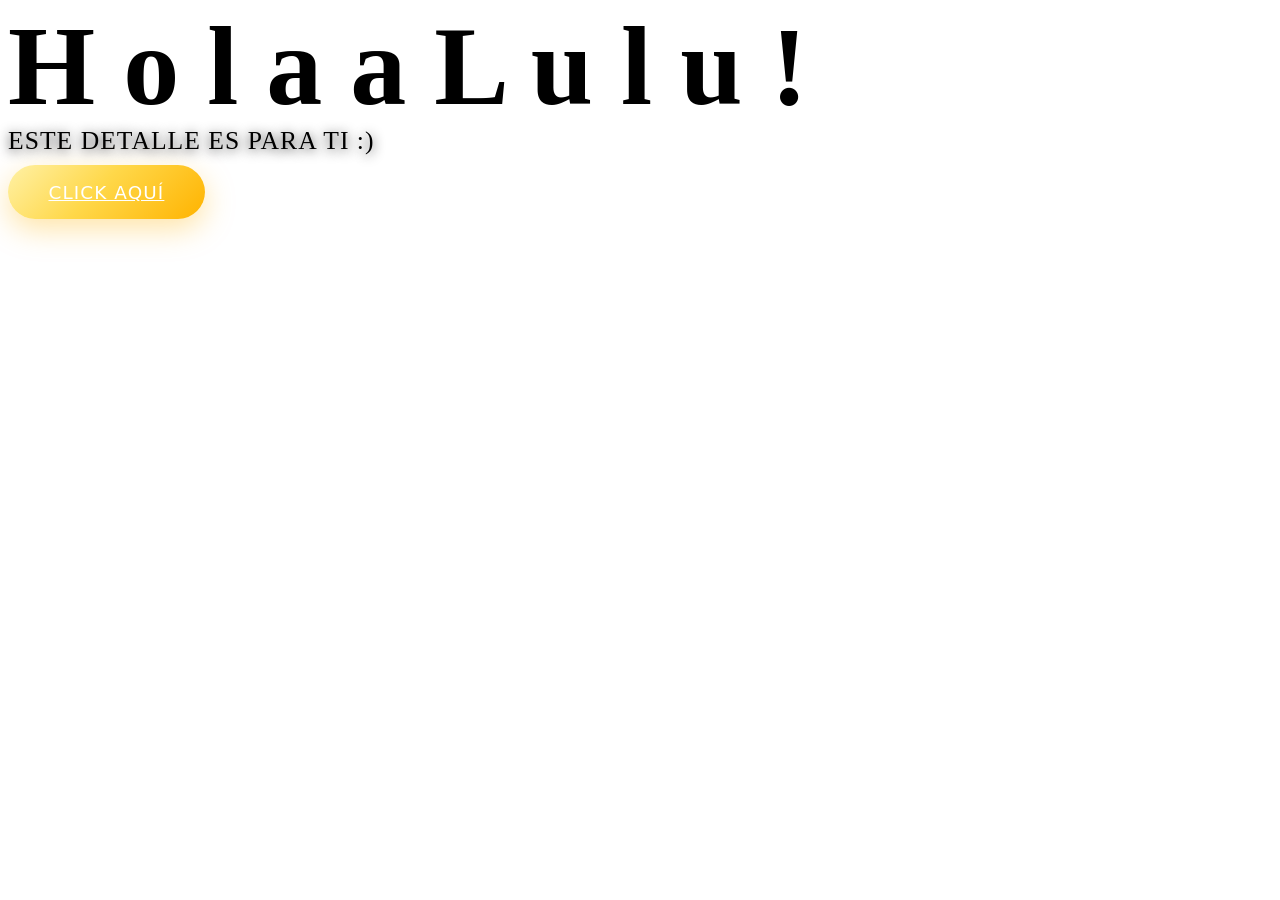
==== commit e1e640d7: "Add additional spans for 'Hola' and 'Hello'" ====
--- a/index.html
+++ b/index.html
@@ -1,526 +1,38 @@
 <!DOCTYPE html>
 <html lang="es">
-  <head>
-    <meta charset="UTF-8" />
-    <meta name="viewport" content="width=device-width, initial-scale=1.0, viewport-fit=cover" />
-    <meta name="theme-color" content="#04060f" />
-    <title>Flores amarillas para ti 🌻</title>
-    <meta name="description" content="Un pequeño detalle hecho con cariño: flores amarillas, luciérnagas y un cielo lleno de estrellas." />
-    <meta property="og:type" content="website" />
-    <meta property="og:title" content="Tengo algo para ti 🌻" />
-    <meta property="og:description" content="Ábrelo con el volumen encendido 💛" />
-    <meta property="og:image" content="https://rickyvels.github.io/yelow_flowers/img/preview.jpg" />
-    <meta name="twitter:card" content="summary_large_image" />
-    <link rel="icon" href="img/flowers.png" type="image/png" />
-    <link rel="apple-touch-icon" href="img/flowers.png" />
-    <link rel="preconnect" href="https://fonts.googleapis.com" />
-    <link rel="preconnect" href="https://fonts.gstatic.com" crossorigin />
-    <link
-      rel="stylesheet"
-      href="https://fonts.googleapis.com/css2?family=Dancing+Script:wght@600;700&family=JetBrains+Mono:wght@400;600&family=Poppins:wght@300;500;800&display=swap"
-    />
-    <link rel="stylesheet" href="css/main.css" />
-    <link rel="stylesheet" href="css/style.css" />
-    <link rel="stylesheet" href="css/secciones.css" />
-  </head>
-  <body class="esperando">
-    <!-- Fondo algorítmico: cielo, estrellas, pradera, luciérnagas, fuegos artificiales y pétalos -->
-    <canvas id="cielo" aria-hidden="true"></canvas>
-    <div class="progreso" id="progreso" aria-hidden="true"></div>
-    <audio src="sound/flowers.mp3" preload="auto" loop></audio>
 
-    <section class="intro" id="intro">
-      <h1 class="greetings" id="saludo">Hola!</h1>
-      <p class="description" id="dedicatoria">Este detalle es para ti :)</p>
-      <button class="botones" id="abrir" type="button">Toca aquí 🌻</button>
-      <p class="consejo">Sube el volumen 🎧</p>
-    </section>
+<head>
+    <meta charset="UTF-8">
+    <meta http-equiv="X-UA-Compatible" content="IE=edge">
+    <meta name="viewport" content="width=device-width, initial-scale=1.0">
+    <link rel="stylesheet" href="css/style.css">
+    <link rel="icon" href="img/flowers.png" type="image/x-icon">
+    <title>Flowers</title>
+</head>
 
-    <div id="lyrics"></div>
+<body>
+    <div class="greetings">
+        <span>H</span>
+        <span>o</span>
+        <span>l</span>
+        <span>a</span>
+        <span>a</span>
+        <span> </span>
+        <span>L</span>
+        <span>u</span>
+        <span>l</span>
+        <span>u</span>
+        <span>!</span>
+    </div>
+    <div class="description">
+        <span>ESTE DETALLE ES PARA TI :)</span>
+    </div>
+    <div class="button">
+        <button class="botones">
+            <a href="flower.html" style="color: #fff;">CLICK AQUÍ</a>
+        </button>
+    </div>
 
-    <button class="musica" id="musica" type="button" aria-label="Silenciar música" aria-pressed="false">
-      <svg viewBox="0 0 24 24" aria-hidden="true">
-        <path d="M9 18V5l11-2v13" />
-        <circle cx="6" cy="18" r="3" />
-        <circle cx="17" cy="16" r="3" />
-        <line class="tachado" x1="3" y1="3" x2="21" y2="21" />
-      </svg>
-    </button>
+</body>
 
-    <main>
-      <section class="hero" id="inicio">
-        <p class="titulo" id="mensaje"></p>
-        <p class="corazon-texto" id="corazonTexto"></p>
-        <p class="pista" id="pista">✨ Toca el cielo y pasa el dedo por las flores ✨</p>
-        <a class="bajar" id="bajar" href="#dorado">
-          <span>Desliza, hay más sorpresas</span>
-          <svg viewBox="0 0 24 24" aria-hidden="true"><path d="M6 9l6 6 6-6" /></svg>
-        </a>
-
-        <div class="flowers">
-          <div class="flower flower--1">
-            <div class="flower__leafs flower__leafs--1">
-              <div class="flower__leaf flower__leaf--1"></div>
-              <div class="flower__leaf flower__leaf--2"></div>
-              <div class="flower__leaf flower__leaf--3"></div>
-              <div class="flower__leaf flower__leaf--4"></div>
-              <div class="flower__white-circle"></div>
-
-              <div class="flower__light flower__light--1"></div>
-              <div class="flower__light flower__light--2"></div>
-              <div class="flower__light flower__light--3"></div>
-              <div class="flower__light flower__light--4"></div>
-              <div class="flower__light flower__light--5"></div>
-              <div class="flower__light flower__light--6"></div>
-              <div class="flower__light flower__light--7"></div>
-              <div class="flower__light flower__light--8"></div>
-            </div>
-            <div class="flower__line">
-              <div class="flower__line__leaf flower__line__leaf--1"></div>
-              <div class="flower__line__leaf flower__line__leaf--2"></div>
-              <div class="flower__line__leaf flower__line__leaf--3"></div>
-              <div class="flower__line__leaf flower__line__leaf--4"></div>
-              <div class="flower__line__leaf flower__line__leaf--5"></div>
-              <div class="flower__line__leaf flower__line__leaf--6"></div>
-            </div>
-          </div>
-
-          <div class="flower flower--2">
-            <div class="flower__leafs flower__leafs--2">
-              <div class="flower__leaf flower__leaf--1"></div>
-              <div class="flower__leaf flower__leaf--2"></div>
-              <div class="flower__leaf flower__leaf--3"></div>
-              <div class="flower__leaf flower__leaf--4"></div>
-              <div class="flower__white-circle"></div>
-
-              <div class="flower__light flower__light--1"></div>
-              <div class="flower__light flower__light--2"></div>
-              <div class="flower__light flower__light--3"></div>
-              <div class="flower__light flower__light--4"></div>
-              <div class="flower__light flower__light--5"></div>
-              <div class="flower__light flower__light--6"></div>
-              <div class="flower__light flower__light--7"></div>
-              <div class="flower__light flower__light--8"></div>
-            </div>
-            <div class="flower__line">
-              <div class="flower__line__leaf flower__line__leaf--1"></div>
-              <div class="flower__line__leaf flower__line__leaf--2"></div>
-              <div class="flower__line__leaf flower__line__leaf--3"></div>
-              <div class="flower__line__leaf flower__line__leaf--4"></div>
-            </div>
-          </div>
-
-          <div class="flower flower--3">
-            <div class="flower__leafs flower__leafs--3">
-              <div class="flower__leaf flower__leaf--1"></div>
-              <div class="flower__leaf flower__leaf--2"></div>
-              <div class="flower__leaf flower__leaf--3"></div>
-              <div class="flower__leaf flower__leaf--4"></div>
-              <div class="flower__white-circle"></div>
-
-              <div class="flower__light flower__light--1"></div>
-              <div class="flower__light flower__light--2"></div>
-              <div class="flower__light flower__light--3"></div>
-              <div class="flower__light flower__light--4"></div>
-              <div class="flower__light flower__light--5"></div>
-              <div class="flower__light flower__light--6"></div>
-              <div class="flower__light flower__light--7"></div>
-              <div class="flower__light flower__light--8"></div>
-            </div>
-            <div class="flower__line">
-              <div class="flower__line__leaf flower__line__leaf--1"></div>
-              <div class="flower__line__leaf flower__line__leaf--2"></div>
-              <div class="flower__line__leaf flower__line__leaf--3"></div>
-              <div class="flower__line__leaf flower__line__leaf--4"></div>
-            </div>
-          </div>
-
-          <div class="grow-ans" style="--d: 1.2s">
-            <div class="flower__g-long">
-              <div class="flower__g-long__top"></div>
-              <div class="flower__g-long__bottom"></div>
-            </div>
-          </div>
-
-          <div class="growing-grass">
-            <div class="flower__grass flower__grass--1">
-              <div class="flower__grass--top"></div>
-              <div class="flower__grass--bottom"></div>
-              <div class="flower__grass__leaf flower__grass__leaf--1"></div>
-              <div class="flower__grass__leaf flower__grass__leaf--2"></div>
-              <div class="flower__grass__leaf flower__grass__leaf--3"></div>
-              <div class="flower__grass__leaf flower__grass__leaf--4"></div>
-              <div class="flower__grass__leaf flower__grass__leaf--5"></div>
-              <div class="flower__grass__leaf flower__grass__leaf--6"></div>
-              <div class="flower__grass__leaf flower__grass__leaf--7"></div>
-              <div class="flower__grass__leaf flower__grass__leaf--8"></div>
-              <div class="flower__grass__overlay"></div>
-            </div>
-          </div>
-
-          <div class="growing-grass">
-            <div class="flower__grass flower__grass--2">
-              <div class="flower__grass--top"></div>
-              <div class="flower__grass--bottom"></div>
-              <div class="flower__grass__leaf flower__grass__leaf--1"></div>
-              <div class="flower__grass__leaf flower__grass__leaf--2"></div>
-              <div class="flower__grass__leaf flower__grass__leaf--3"></div>
-              <div class="flower__grass__leaf flower__grass__leaf--4"></div>
-              <div class="flower__grass__leaf flower__grass__leaf--5"></div>
-              <div class="flower__grass__leaf flower__grass__leaf--6"></div>
-              <div class="flower__grass__leaf flower__grass__leaf--7"></div>
-              <div class="flower__grass__leaf flower__grass__leaf--8"></div>
-              <div class="flower__grass__overlay"></div>
-            </div>
-          </div>
-
-          <div class="grow-ans" style="--d: 2.4s">
-            <div class="flower__g-right flower__g-right--1">
-              <div class="leaf"></div>
-            </div>
-          </div>
-
-          <div class="grow-ans" style="--d: 2.8s">
-            <div class="flower__g-right flower__g-right--2">
-              <div class="leaf"></div>
-            </div>
-          </div>
-
-          <div class="grow-ans" style="--d: 2.8s">
-            <div class="flower__g-front">
-              <div
-                class="flower__g-front__leaf-wrapper flower__g-front__leaf-wrapper--1"
-              >
-                <div class="flower__g-front__leaf"></div>
-              </div>
-              <div
-                class="flower__g-front__leaf-wrapper flower__g-front__leaf-wrapper--2"
-              >
-                <div class="flower__g-front__leaf"></div>
-              </div>
-              <div
-                class="flower__g-front__leaf-wrapper flower__g-front__leaf-wrapper--3"
-              >
-                <div class="flower__g-front__leaf"></div>
-              </div>
-              <div
-                class="flower__g-front__leaf-wrapper flower__g-front__leaf-wrapper--4"
-              >
-                <div class="flower__g-front__leaf"></div>
-              </div>
-              <div
-                class="flower__g-front__leaf-wrapper flower__g-front__leaf-wrapper--5"
-              >
-                <div class="flower__g-front__leaf"></div>
-              </div>
-              <div
-                class="flower__g-front__leaf-wrapper flower__g-front__leaf-wrapper--6"
-              >
-                <div class="flower__g-front__leaf"></div>
-              </div>
-              <div
-                class="flower__g-front__leaf-wrapper flower__g-front__leaf-wrapper--7"
-              >
-                <div class="flower__g-front__leaf"></div>
-              </div>
-              <div
-                class="flower__g-front__leaf-wrapper flower__g-front__leaf-wrapper--8"
-              >
-                <div class="flower__g-front__leaf"></div>
-              </div>
-              <div class="flower__g-front__line"></div>
-            </div>
-          </div>
-
-          <div class="grow-ans" style="--d: 3.2s">
-            <div class="flower__g-fr">
-              <div class="leaf"></div>
-              <div class="flower__g-fr__leaf flower__g-fr__leaf--1"></div>
-              <div class="flower__g-fr__leaf flower__g-fr__leaf--2"></div>
-              <div class="flower__g-fr__leaf flower__g-fr__leaf--3"></div>
-              <div class="flower__g-fr__leaf flower__g-fr__leaf--4"></div>
-              <div class="flower__g-fr__leaf flower__g-fr__leaf--5"></div>
-              <div class="flower__g-fr__leaf flower__g-fr__leaf--6"></div>
-              <div class="flower__g-fr__leaf flower__g-fr__leaf--7"></div>
-              <div class="flower__g-fr__leaf flower__g-fr__leaf--8"></div>
-            </div>
-          </div>
-
-          <div class="long-g long-g--0">
-            <div class="grow-ans" style="--d: 3s">
-              <div class="leaf leaf--0"></div>
-            </div>
-            <div class="grow-ans" style="--d: 2.2s">
-              <div class="leaf leaf--1"></div>
-            </div>
-            <div class="grow-ans" style="--d: 3.4s">
-              <div class="leaf leaf--2"></div>
-            </div>
-            <div class="grow-ans" style="--d: 3.6s">
-              <div class="leaf leaf--3"></div>
-            </div>
-          </div>
-
-          <div class="long-g long-g--1">
-            <div class="grow-ans" style="--d: 3.6s">
-              <div class="leaf leaf--0"></div>
-            </div>
-            <div class="grow-ans" style="--d: 3.8s">
-              <div class="leaf leaf--1"></div>
-            </div>
-            <div class="grow-ans" style="--d: 4s">
-              <div class="leaf leaf--2"></div>
-            </div>
-            <div class="grow-ans" style="--d: 4.2s">
-              <div class="leaf leaf--3"></div>
-            </div>
-          </div>
-
-          <div class="long-g long-g--2">
-            <div class="grow-ans" style="--d: 4s">
-              <div class="leaf leaf--0"></div>
-            </div>
-            <div class="grow-ans" style="--d: 4.2s">
-              <div class="leaf leaf--1"></div>
-            </div>
-            <div class="grow-ans" style="--d: 4.4s">
-              <div class="leaf leaf--2"></div>
-            </div>
-            <div class="grow-ans" style="--d: 4.6s">
-              <div class="leaf leaf--3"></div>
-            </div>
-          </div>
-
-          <div class="long-g long-g--3">
-            <div class="grow-ans" style="--d: 4s">
-              <div class="leaf leaf--0"></div>
-            </div>
-            <div class="grow-ans" style="--d: 4.2s">
-              <div class="leaf leaf--1"></div>
-            </div>
-            <div class="grow-ans" style="--d: 3s">
-              <div class="leaf leaf--2"></div>
-            </div>
-            <div class="grow-ans" style="--d: 3.6s">
-              <div class="leaf leaf--3"></div>
-            </div>
-          </div>
-
-          <div class="long-g long-g--4">
-            <div class="grow-ans" style="--d: 4s">
-              <div class="leaf leaf--0"></div>
-            </div>
-            <div class="grow-ans" style="--d: 4.2s">
-              <div class="leaf leaf--1"></div>
-            </div>
-            <div class="grow-ans" style="--d: 3s">
-              <div class="leaf leaf--2"></div>
-            </div>
-            <div class="grow-ans" style="--d: 3.6s">
-              <div class="leaf leaf--3"></div>
-            </div>
-          </div>
-
-          <div class="long-g long-g--5">
-            <div class="grow-ans" style="--d: 4s">
-              <div class="leaf leaf--0"></div>
-            </div>
-            <div class="grow-ans" style="--d: 4.2s">
-              <div class="leaf leaf--1"></div>
-            </div>
-            <div class="grow-ans" style="--d: 3s">
-              <div class="leaf leaf--2"></div>
-            </div>
-            <div class="grow-ans" style="--d: 3.6s">
-              <div class="leaf leaf--3"></div>
-            </div>
-          </div>
-
-          <div class="long-g long-g--6">
-            <div class="grow-ans" style="--d: 4.2s">
-              <div class="leaf leaf--0"></div>
-            </div>
-            <div class="grow-ans" style="--d: 4.4s">
-              <div class="leaf leaf--1"></div>
-            </div>
-            <div class="grow-ans" style="--d: 4.6s">
-              <div class="leaf leaf--2"></div>
-            </div>
-            <div class="grow-ans" style="--d: 4.8s">
-              <div class="leaf leaf--3"></div>
-            </div>
-          </div>
-
-          <div class="long-g long-g--7">
-            <div class="grow-ans" style="--d: 3s">
-              <div class="leaf leaf--0"></div>
-            </div>
-            <div class="grow-ans" style="--d: 3.2s">
-              <div class="leaf leaf--1"></div>
-            </div>
-            <div class="grow-ans" style="--d: 3.5s">
-              <div class="leaf leaf--2"></div>
-            </div>
-            <div class="grow-ans" style="--d: 3.6s">
-              <div class="leaf leaf--3"></div>
-            </div>
-          </div>
-        </div>
-
-      </section>
-
-      <section class="capitulo" id="dorado">
-        <header class="capitulo__cabeza revelar">
-          <p class="kicker">// 01 · el algoritmo de los girasoles</p>
-          <h2>La proporción perfecta</h2>
-          <p>
-            Cada semilla de un girasol gira <b>137.5°</b> respecto a la anterior: el ángulo dorado. Así ninguna
-            estorba a otra y todas caben. Mueve el control hasta encontrarlo.
-          </p>
-        </header>
-        <div class="tarjeta dorado revelar">
-          <canvas class="dorado__lienzo interactivo" id="doradoLienzo" aria-label="Girasol que cambia con el ángulo"></canvas>
-          <div class="dorado__controles">
-            <label class="dorado__etiqueta" for="angulo">
-              ángulo entre semillas <output class="mono" id="anguloValor">133.00°</output>
-            </label>
-            <input type="range" id="angulo" min="120" max="150" step="0.01" value="133" />
-            <p class="mono dorado__estado" id="doradoEstado"></p>
-            <button class="chip" id="optimizar" type="button">🤖 Encontrarlo con gradient descent</button>
-            <p class="exito" id="doradoExito">
-              ✨ ¡137.5°! Óptimo global encontrado.<br />Como tú: la combinación perfecta de inteligencia y corazón.
-            </p>
-          </div>
-        </div>
-      </section>
-
-      <section class="capitulo" id="debug">
-        <header class="capitulo__cabeza revelar">
-          <p class="kicker">// 02 · modo debug</p>
-          <h2>Convierte los bugs en flores</h2>
-          <p>Toca cada bichito 🐞. En tu código —y en tu vida— todo lo que tocas florece.</p>
-        </header>
-        <div class="tarjeta juego revelar">
-          <div class="juego__barra mono">
-            <span id="juegoBugs">🐞 0 bugs</span>
-            <span id="juegoNivel">nivel 1</span>
-            <span id="juegoTiempo">0.0 s</span>
-          </div>
-          <canvas class="juego__lienzo interactivo" id="juegoLienzo" aria-label="Juego: toca los bugs para convertirlos en flores"></canvas>
-          <div class="juego__fin" id="juegoFin">
-            <p class="mono" id="juegoResumen"></p>
-            <button class="chip chip--lleno" id="juegoSiguiente" type="button">Siguiente nivel →</button>
-          </div>
-        </div>
-      </section>
-
-      <section class="capitulo" id="consola">
-        <header class="capitulo__cabeza revelar">
-          <p class="kicker">// 03 · terminal</p>
-          <h2>Una terminal solo para ti</h2>
-          <p>Escribe un comando o toca uno de abajo. Pista: empieza con <code>help</code>.</p>
-        </header>
-        <div class="terminal revelar interactivo" id="terminal">
-          <div class="terminal__barra">
-            <i></i><i></i><i></i>
-            <span class="mono" id="terminalTitulo">flores — zsh</span>
-          </div>
-          <div class="terminal__salida mono" id="terminalSalida" aria-live="polite"></div>
-          <form class="terminal__entrada mono" id="terminalForm">
-            <span class="terminal__prompt">❯</span>
-            <input
-              id="terminalInput"
-              type="text"
-              autocomplete="off"
-              autocapitalize="off"
-              autocorrect="off"
-              spellcheck="false"
-              enterkeyhint="send"
-              aria-label="Escribe un comando"
-            />
-          </form>
-        </div>
-        <div class="chips revelar" id="terminalChips"></div>
-      </section>
-
-      <section class="capitulo" id="metricas">
-        <header class="capitulo__cabeza revelar">
-          <p class="kicker">// 04 · dashboard</p>
-          <h2>Si tu vida fuera un dashboard</h2>
-          <p>Datos 100% reales, auditados por mi corazón.</p>
-        </header>
-        <div class="kpis">
-          <article class="kpi revelar">
-            <p class="kpi__titulo mono">retención</p>
-            <p class="kpi__valor" data-hasta="100" data-sufijo="%">0%</p>
-            <p class="kpi__nota">de mi atención</p>
-          </article>
-          <article class="kpi revelar">
-            <p class="kpi__titulo mono">churn</p>
-            <p class="kpi__valor" data-desde="100" data-hasta="0" data-sufijo="%">100%</p>
-            <p class="kpi__nota">no pienso irme a ningún lado</p>
-          </article>
-          <article class="kpi revelar">
-            <p class="kpi__titulo mono">sonrisas / día</p>
-            <p class="kpi__valor" data-hasta="999" data-sufijo="+">0</p>
-            <p class="kpi__nota">y subiendo</p>
-          </article>
-          <article class="kpi revelar">
-            <p class="kpi__titulo mono">runway</p>
-            <p class="kpi__valor" data-hasta="99" data-final="∞">0</p>
-            <p class="kpi__nota">para siempre</p>
-          </article>
-        </div>
-        <div class="tarjeta grafica revelar">
-          <p class="grafica__titulo">Mi orgullo por ti <span class="mono">· en tiempo real</span></p>
-          <svg class="grafica__svg interactivo" id="grafica" viewBox="0 0 600 320" role="img" aria-label="Una gráfica que crece hacia arriba y a la derecha"></svg>
-        </div>
-      </section>
-
-      <section class="capitulo capitulo--ancho" id="jardin">
-        <header class="capitulo__cabeza revelar">
-          <p class="kicker">// 05 · jardín generativo</p>
-          <h2>Planta un jardín</h2>
-          <p>Toca para plantar. Cada flor la dibuja un algoritmo y ninguna se repite — como tú.</p>
-        </header>
-        <div class="jardin revelar">
-          <canvas class="jardin__lienzo interactivo" id="jardinLienzo" aria-label="Jardín: toca para plantar flores"></canvas>
-          <p class="jardin__aviso" id="jardinAviso"></p>
-        </div>
-        <div class="chips">
-          <span class="contador mono" id="jardinCuenta">🌻 0 flores</span>
-          <button class="chip" id="jardinPlantar" type="button">🌱 Plantar 10</button>
-          <button class="chip" id="jardinViento" type="button">🌬️ Viento</button>
-        </div>
-      </section>
-
-      <section class="capitulo" id="demoday">
-        <header class="capitulo__cabeza revelar">
-          <p class="kicker">// 06 · demo day</p>
-          <h2>Tu momento de brillar</h2>
-          <p>Para la founder que se atrevió a construir algo desde cero. Presiona el botón y celebremos en grande.</p>
-        </header>
-        <button class="lanzar revelar" id="lanzar" type="button">🚀 Lanzar</button>
-        <p class="lanzamientos mono" id="lanzamientos" aria-live="polite"></p>
-      </section>
-
-      <section class="capitulo final" id="final">
-        <p class="kicker revelar">// 07 · para ti</p>
-        <canvas class="final__nombre interactivo" id="nombreLienzo" aria-label="Su nombre escrito con partículas de luz"></canvas>
-        <p class="final__mensaje" id="finalMensaje"></p>
-        <div class="chips">
-          <button class="chip" id="volverArriba" type="button">↑ Volver al inicio</button>
-          <button class="chip chip--lleno" id="verOtraVez" type="button">↺ Ver otra vez</button>
-        </div>
-        <p class="firma mono">hecho con algoritmos, flores amarillas y mucho cariño</p>
-      </section>
-    </main>
-
-    <script src="config.js"></script>
-    <script src="ruido.js"></script>
-    <script src="fondo.js"></script>
-    <script src="anim.js"></script>
-    <script src="secciones.js"></script>
-    <script src="main.js"></script>
-  </body>
 </html>
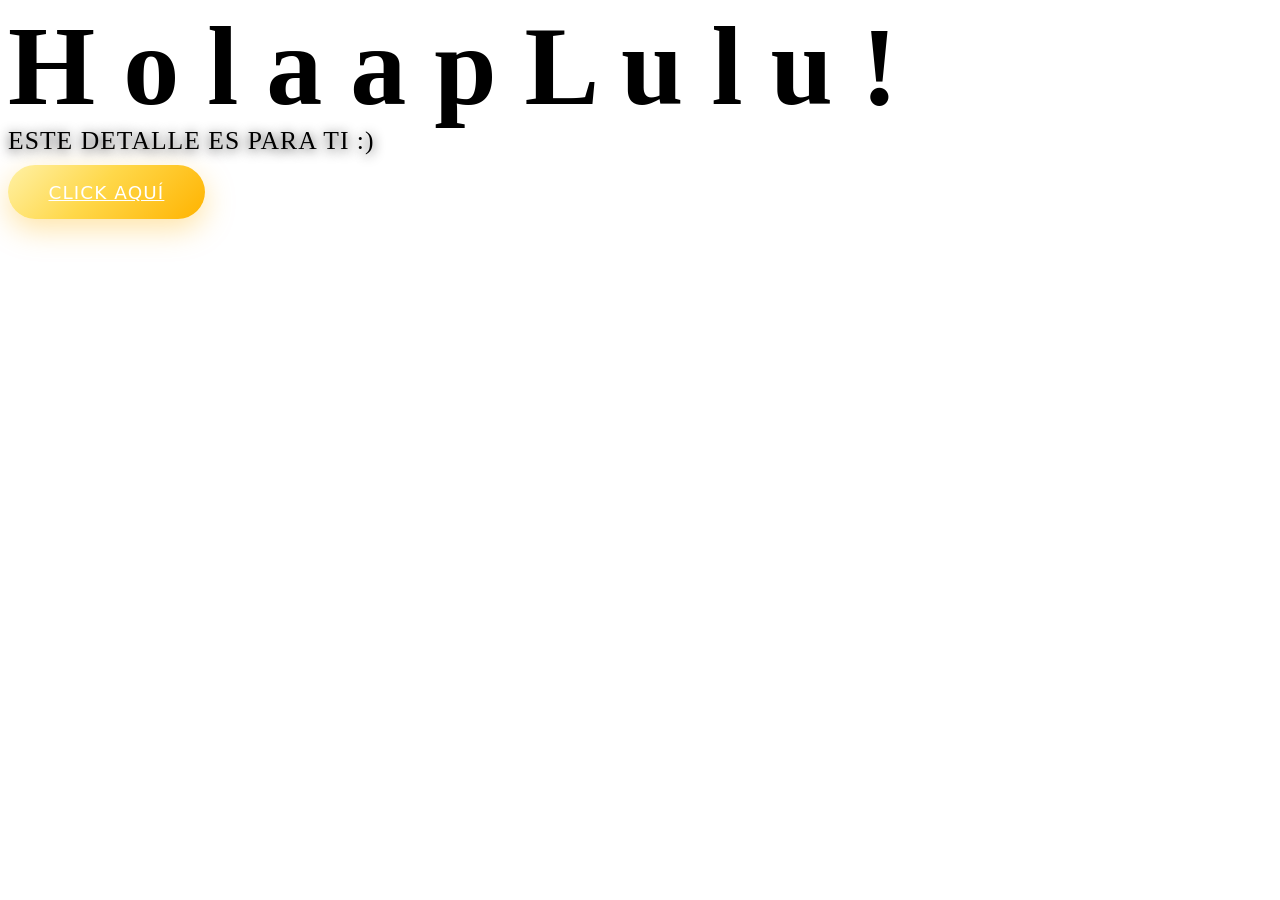
==== commit 106d7a33: "Add 'p' span element to index.html" ====
--- a/index.html
+++ b/index.html
@@ -17,6 +17,7 @@
         <span>l</span>
         <span>a</span>
         <span>a</span>
+        <span>p</span>
         <span> </span>
         <span>L</span>
         <span>u</span>
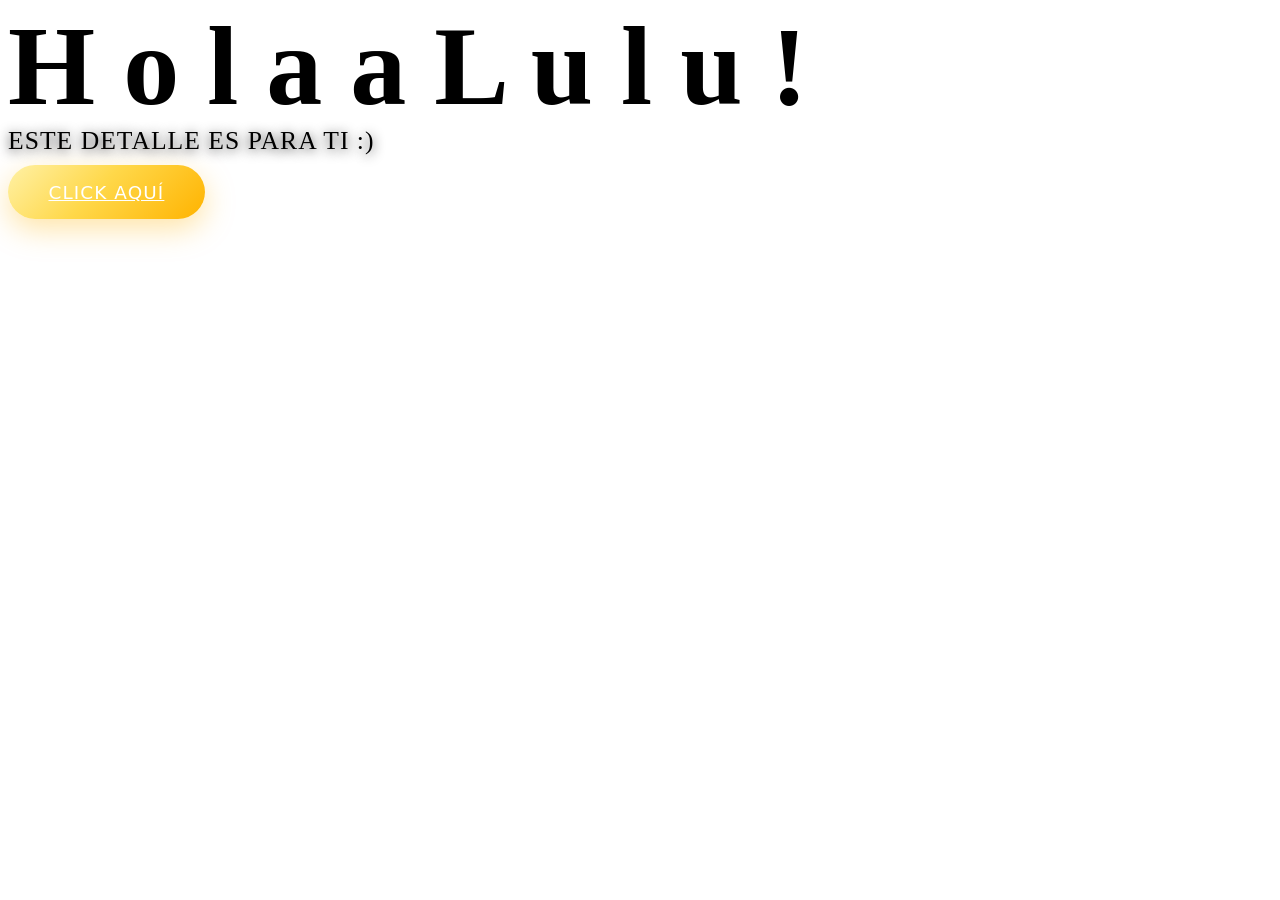
==== commit 1478a46b: "1" ====
--- a/index.html
+++ b/index.html
@@ -17,7 +17,6 @@
         <span>l</span>
         <span>a</span>
         <span>a</span>
-        <span>p</span>
         <span> </span>
         <span>L</span>
         <span>u</span>
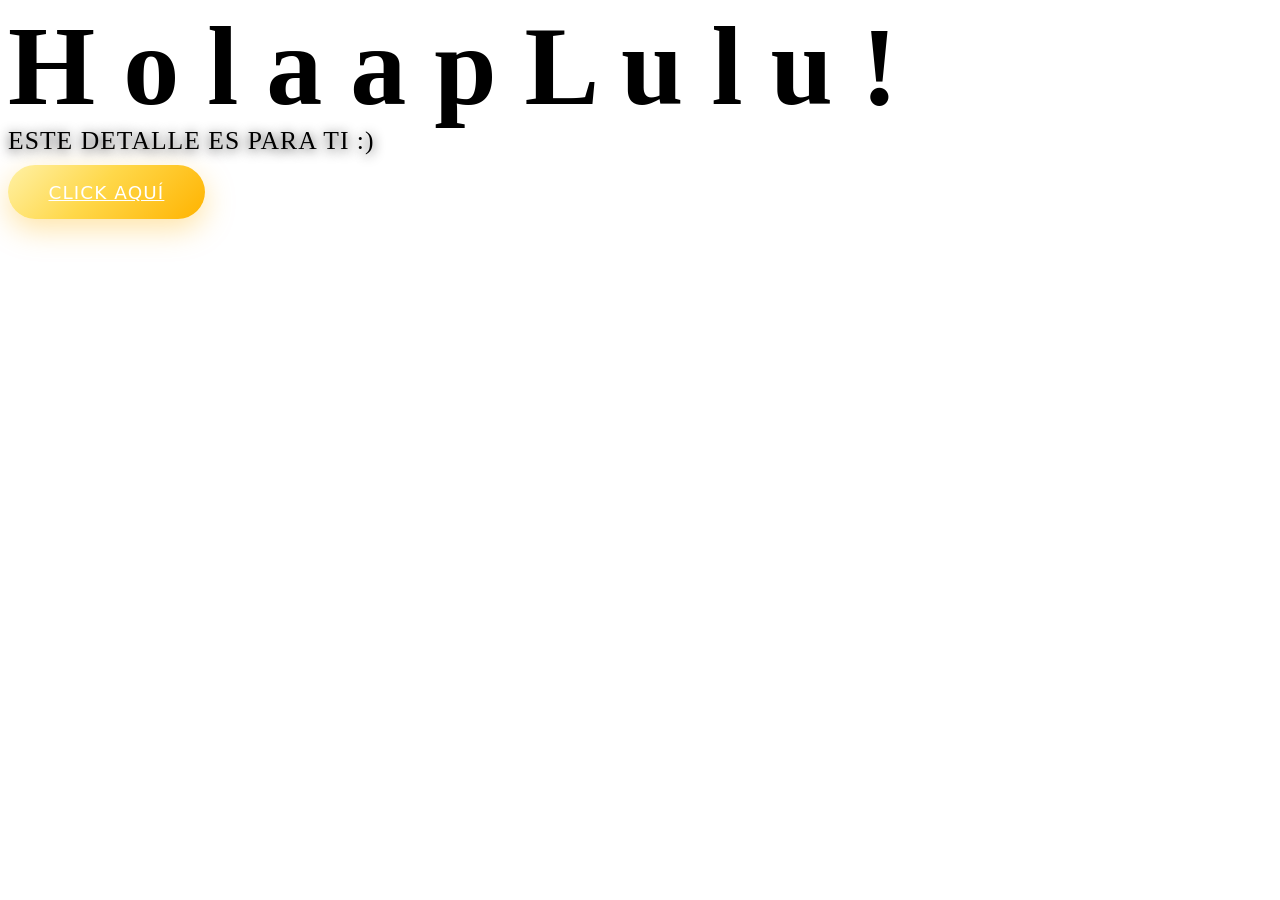
==== commit 36047aa9: "Merge branch 'main' of https://github.com/rickyvels/yelow_flowers" ====
--- a/index.html
+++ b/index.html
@@ -17,6 +17,7 @@
         <span>l</span>
         <span>a</span>
         <span>a</span>
+        <span>p</span>
         <span> </span>
         <span>L</span>
         <span>u</span>
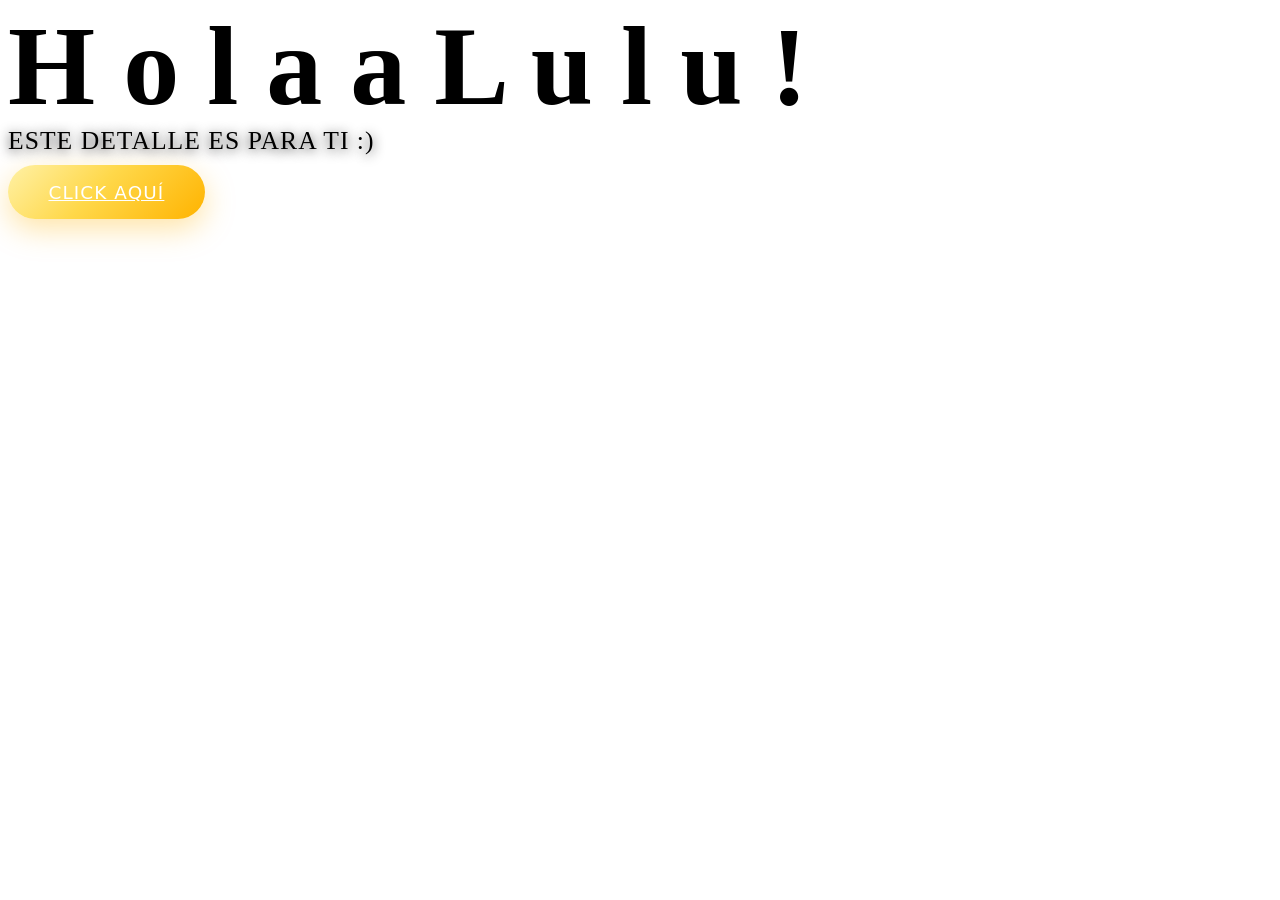
==== commit eb922509: "1" ====
--- a/index.html
+++ b/index.html
@@ -17,7 +17,6 @@
         <span>l</span>
         <span>a</span>
         <span>a</span>
-        <span>p</span>
         <span> </span>
         <span>L</span>
         <span>u</span>
